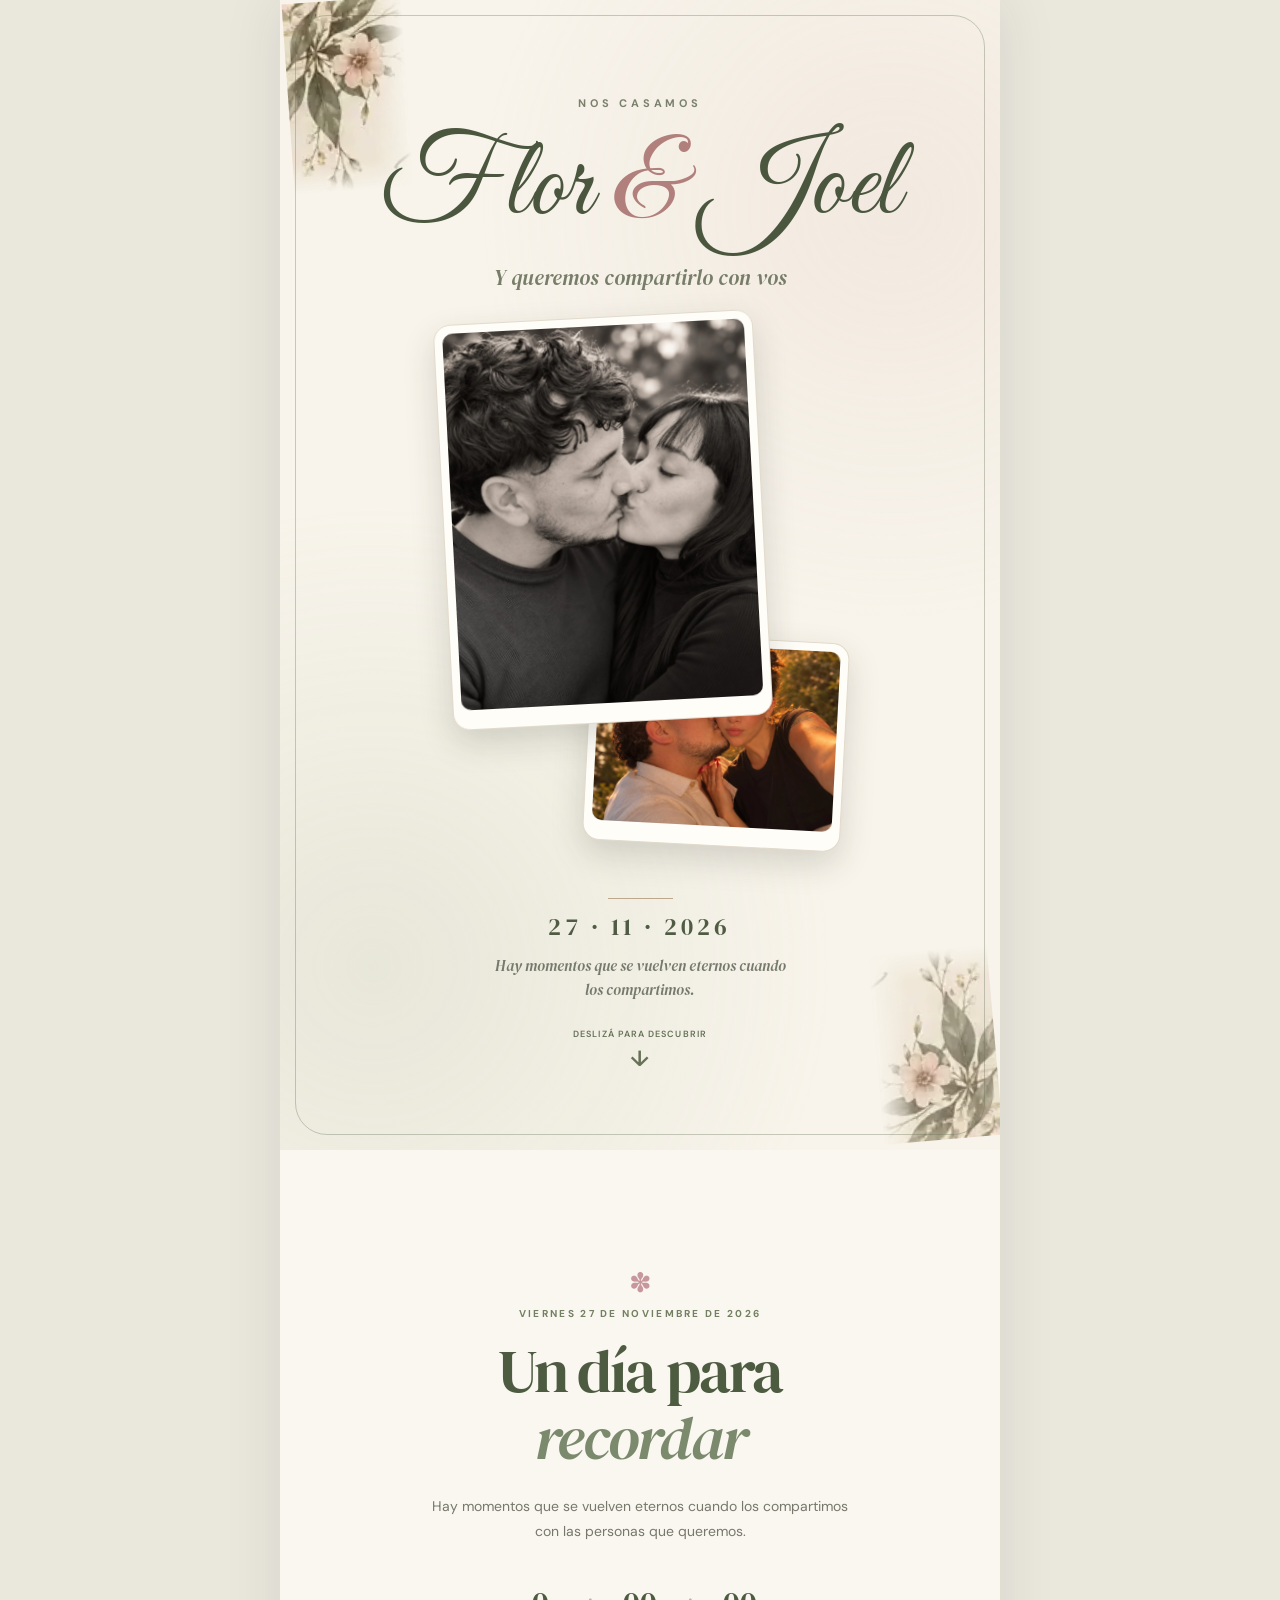
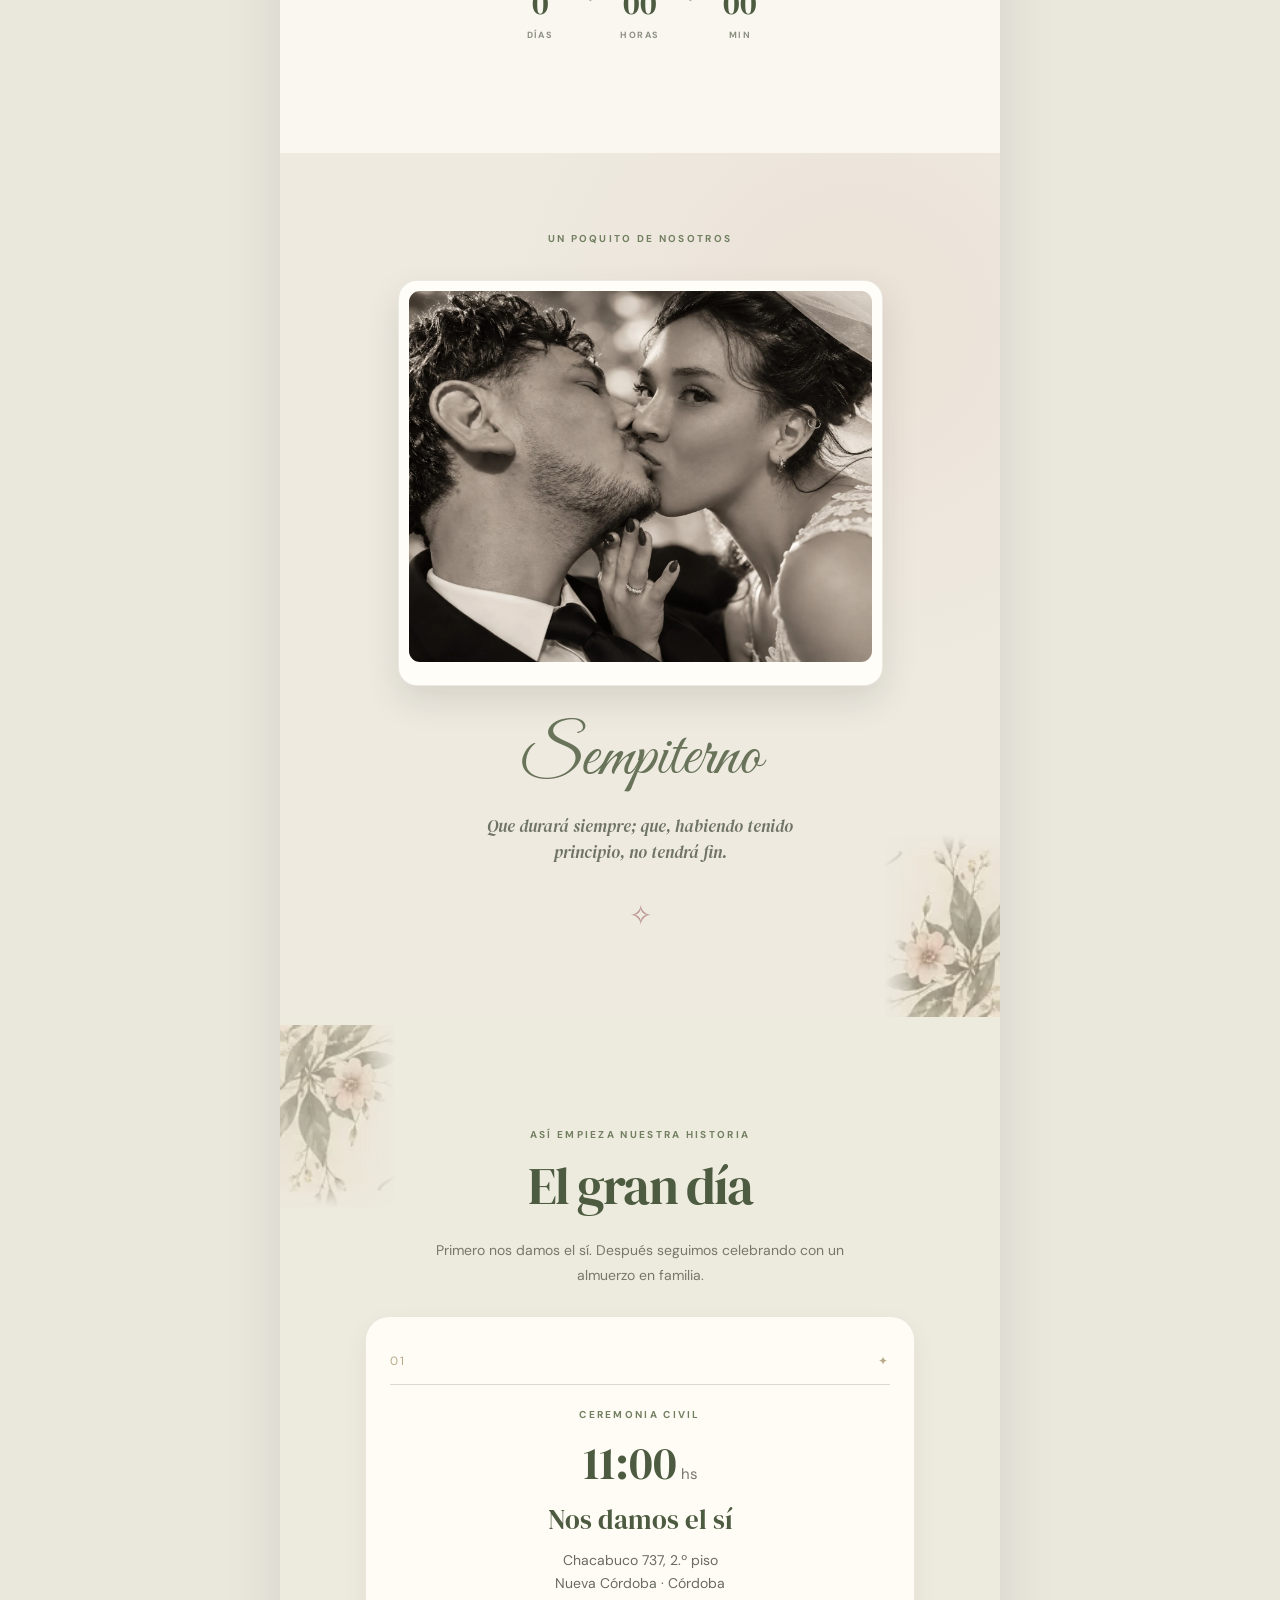
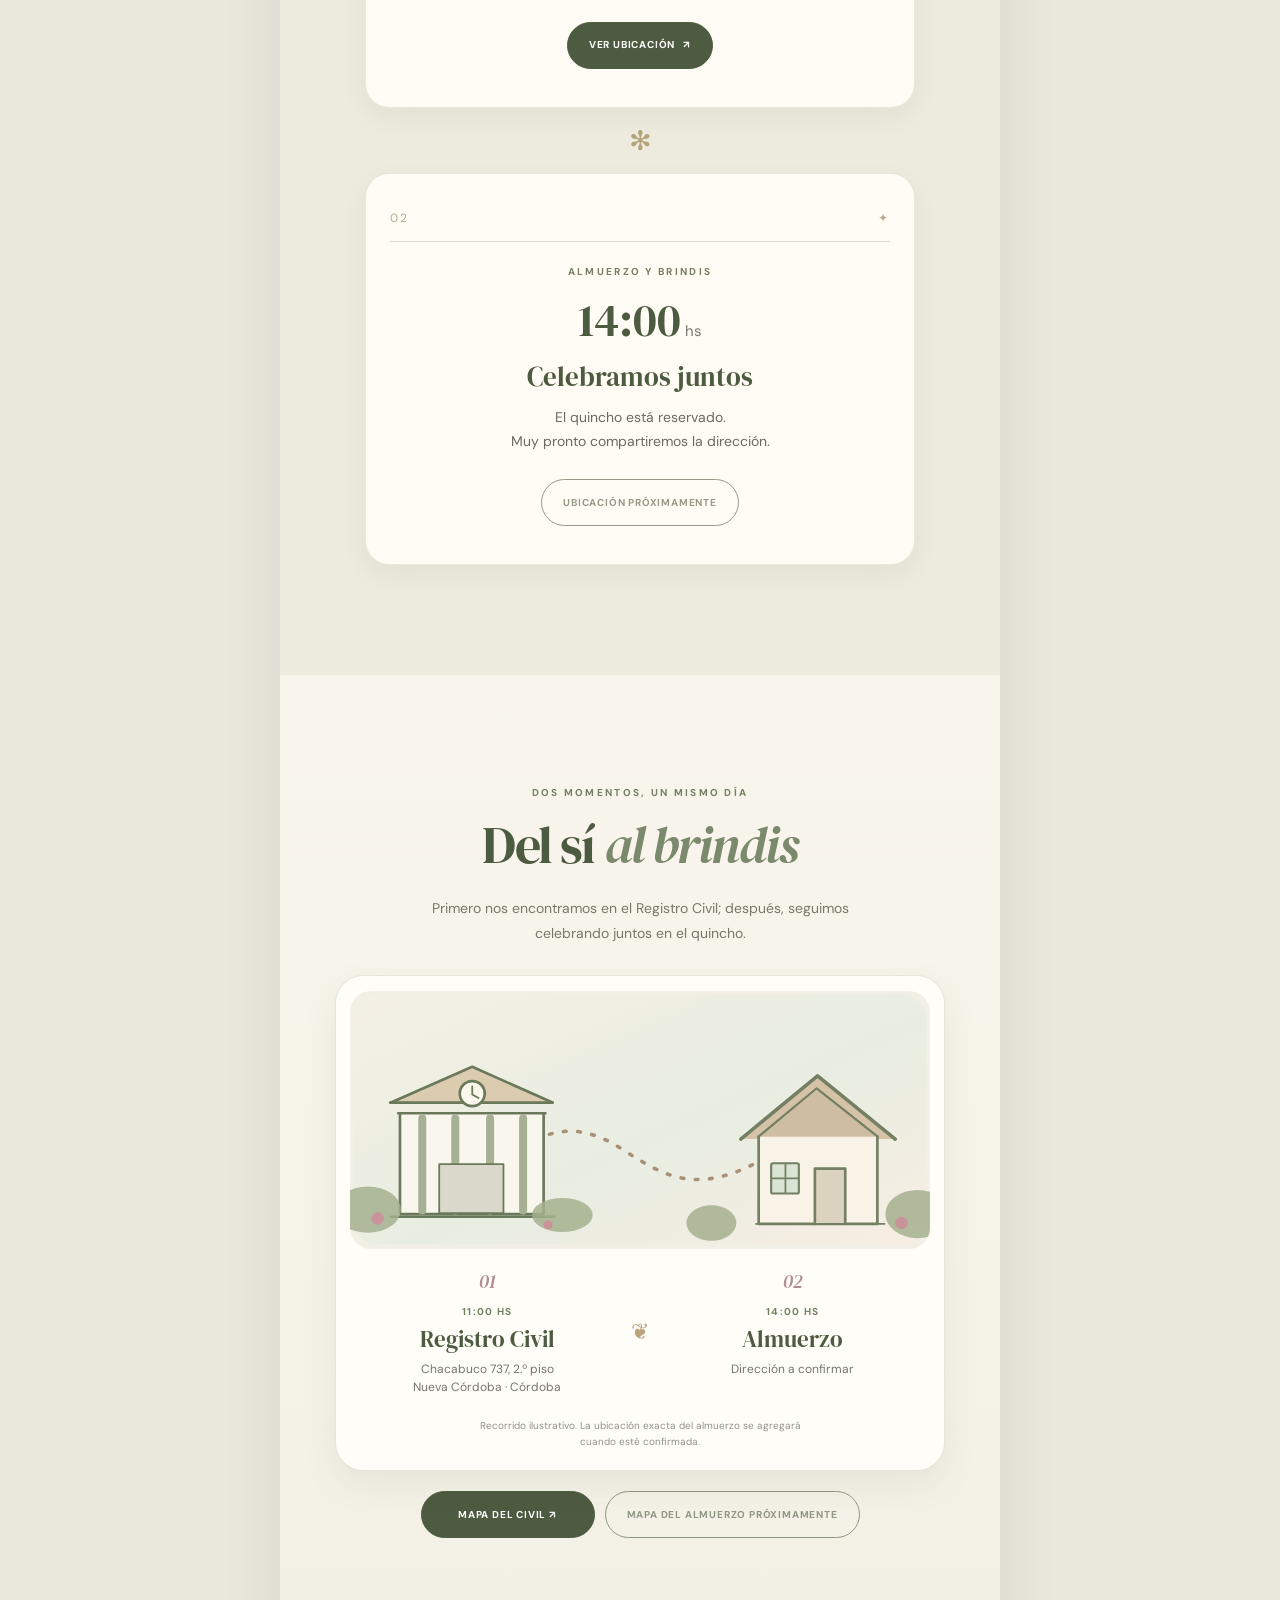
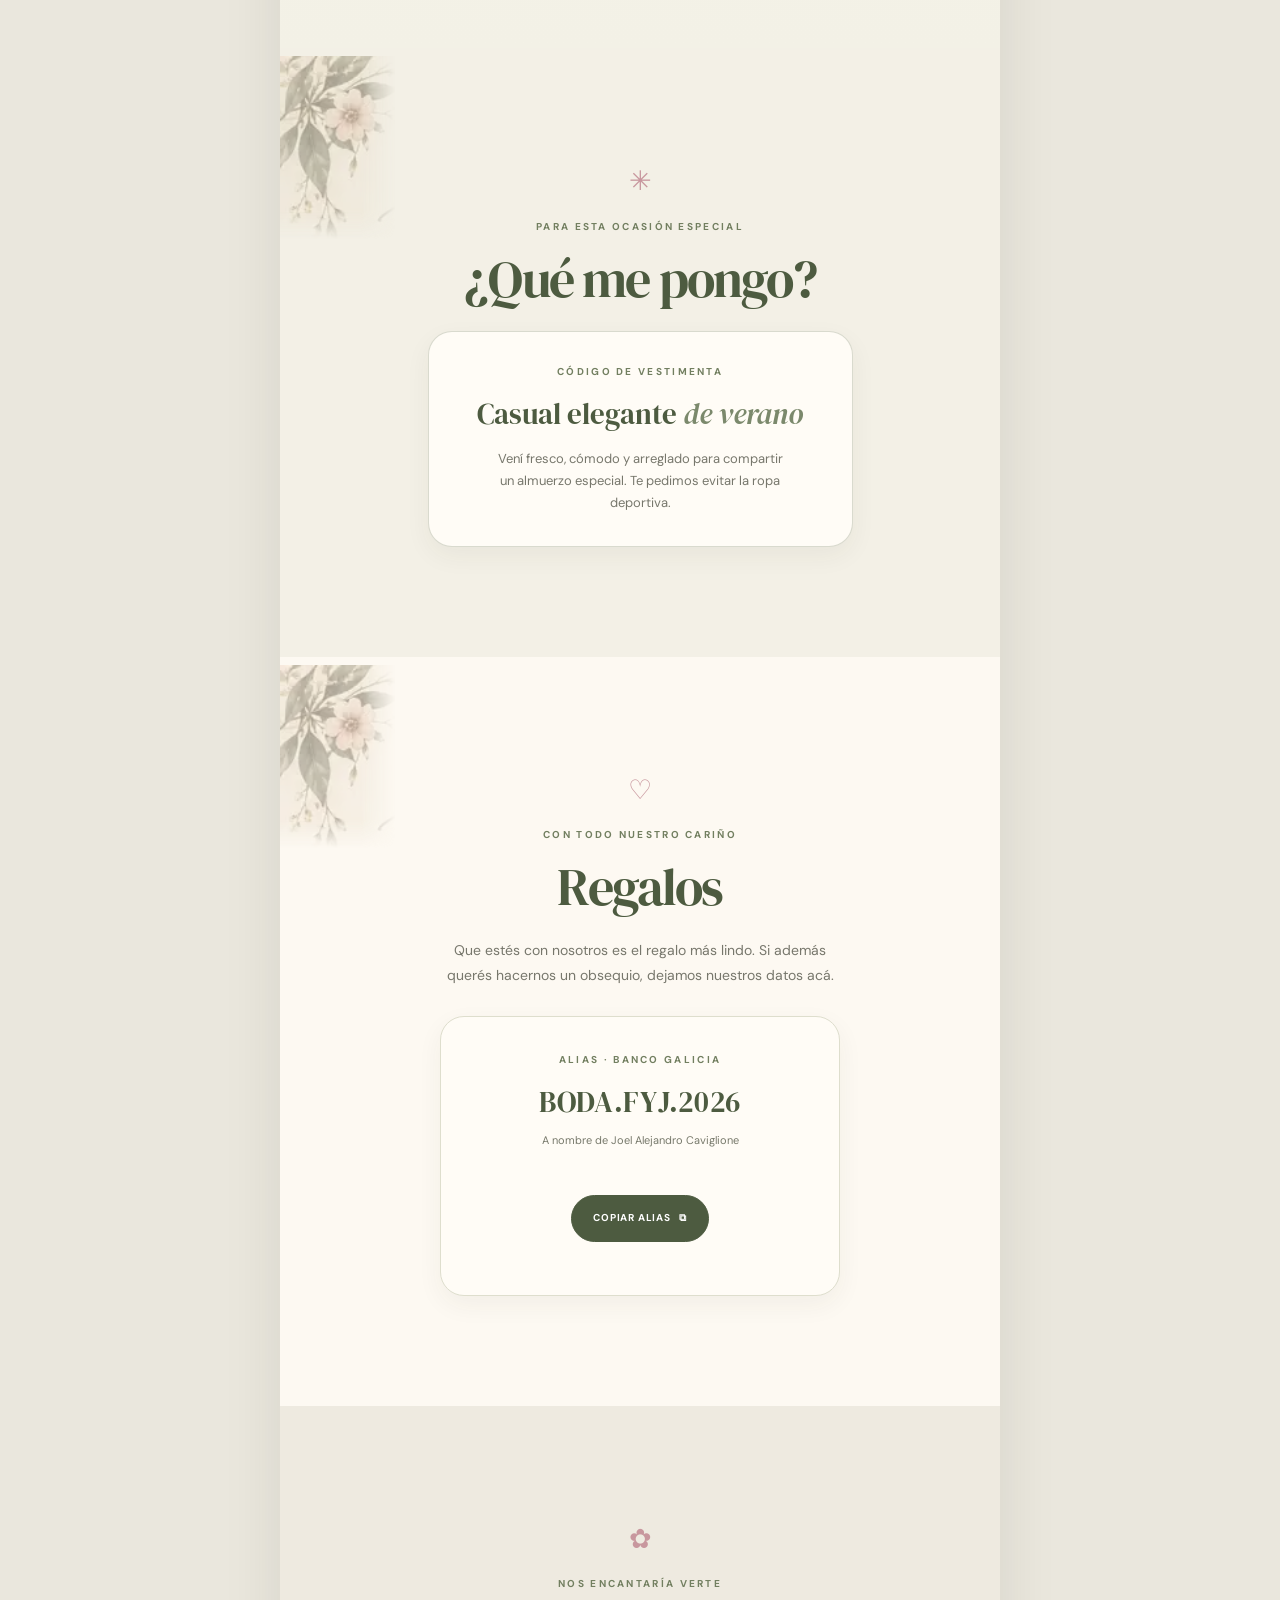
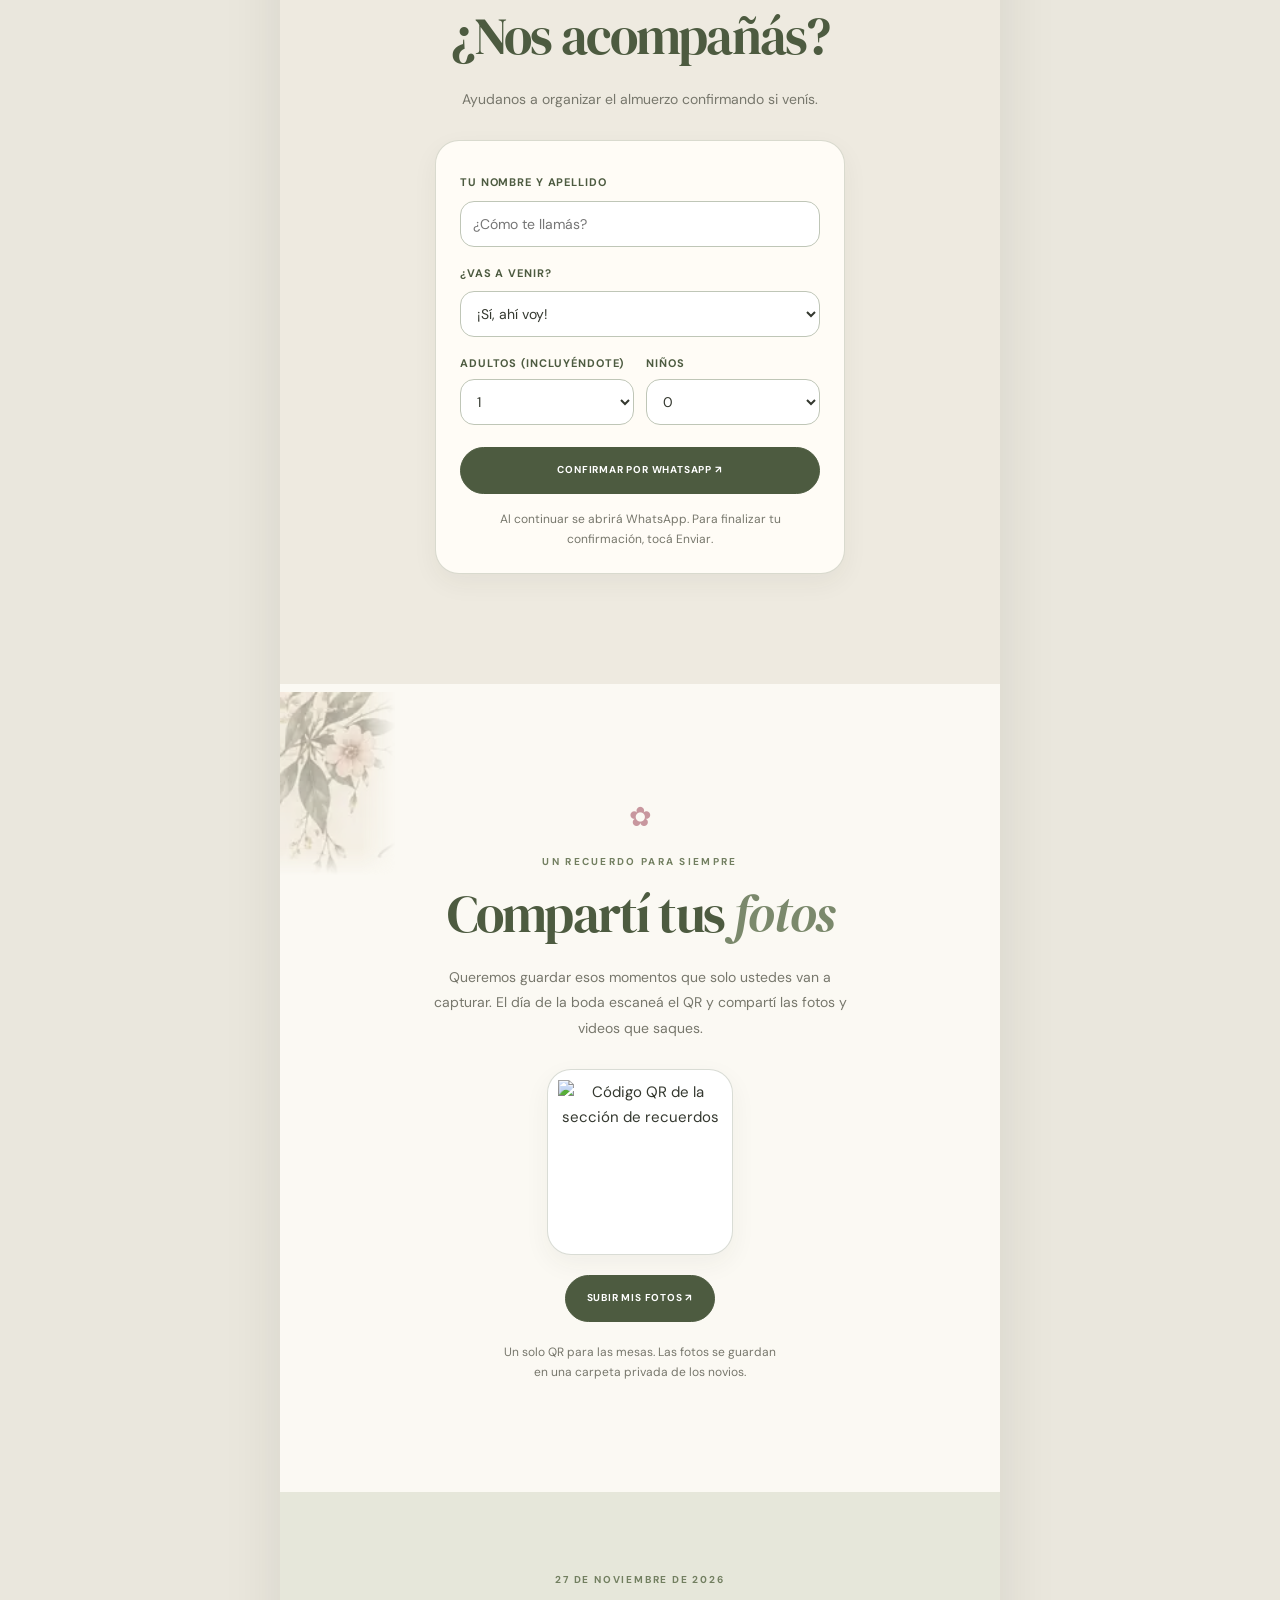
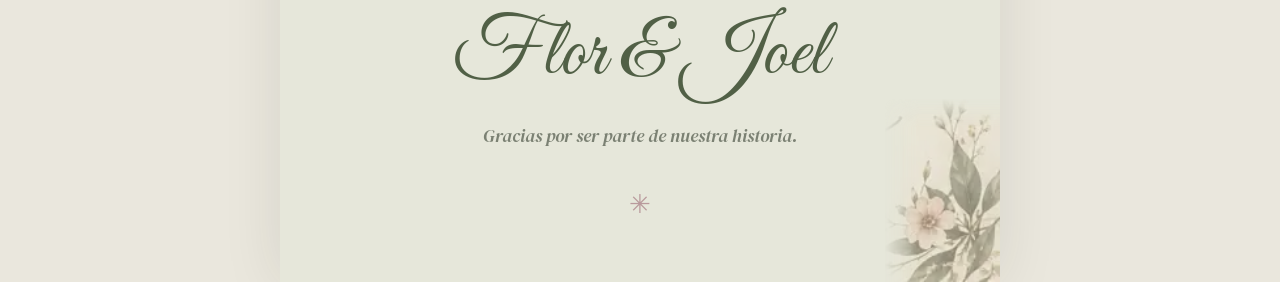
==== index.html @ fff40a15 "fix(hero): beso blanco y negro principal, color corregida detras y portada sin fotos acostadas" ====
<!doctype html>
<html lang="es-AR">
<head>
  <meta charset="utf-8">
  <meta name="viewport" content="width=device-width, initial-scale=1">
  <meta name="theme-color" content="#f7f3e9">
  <meta name="description" content="Flor & Joel nos casamos el viernes 27 de noviembre de 2026. Te esperamos.">
  <meta name="robots" content="noindex, nofollow">
  <meta property="og:locale" content="es_AR">
  <meta property="og:url" content="https://jcaviglione.github.io/Boda-FyJ/">
  <meta property="og:title" content="Flor & Joel · Nos casamos">
  <meta property="og:description" content="27 de noviembre de 2026 · Compartí este día con nosotros.">
  <meta property="og:type" content="website">
  <meta property="og:image" content="https://jcaviglione.github.io/Boda-FyJ/assets/flor-joel-hero-beso-bn.webp">
  <meta property="og:image:alt" content="Flor y Joel se besan en blanco y negro">
  <title>Flor & Joel | 27.11.2026</title>
  <link rel="preconnect" href="https://fonts.googleapis.com">
  <link rel="preconnect" href="https://fonts.gstatic.com" crossorigin>
  <link href="https://fonts.googleapis.com/css2?family=DM+Sans:wght@400;500;600;700&family=DM+Serif+Display:ital@0;1&family=Great+Vibes&family=Allura&display=swap" rel="stylesheet">
  <link rel="stylesheet" href="./assets/styles.css?v=12">
</head>
<body>
<main id="app" class="page"></main>
<script type="module" src="./js/main.js?v=12"></script>
</body>
</html>
---- assets/styles.css ----
:root{
 --cream:#f7f3e9;--paper:#fffcf5;--olive:#4d5b40;--sage:#899779;
 --ink:#34382f;--muted:#77776c;--rose:#c8979e;--gold:#b7a278;--line:rgba(83,97,67,.22)
}
*{box-sizing:border-box}
html{scroll-behavior:smooth}
body{margin:0;background:#eae7dd;color:var(--ink);font:15px/1.68 "DM Sans",Arial,sans-serif;-webkit-font-smoothing:antialiased}
a{color:inherit;text-decoration:none}
button,input,select{font:inherit}
button{cursor:pointer}
button,a{-webkit-tap-highlight-color:transparent}
a:focus-visible,button:focus-visible,input:focus-visible,select:focus-visible{outline:3px solid #ab9b72;outline-offset:3px}
.page{max-width:720px;min-height:100svh;margin:auto;background:var(--paper);overflow:hidden;box-shadow:0 0 55px rgba(38,41,27,.1)}
.hero{position:relative;min-height:94svh;padding:74px 24px 75px;display:flex;align-items:center;justify-content:center;text-align:center;background:linear-gradient(#f5efdf,#fffbf3);isolation:isolate}
.hero:after{content:"";position:absolute;inset:16px;border:1px solid rgba(104,116,90,.35);pointer-events:none;z-index:5}
.hero-photo,.hero-shade,.photo-fallback{position:absolute;inset:0}
.hero-photo{overflow:hidden}
.hero-image{height:100%;width:100%;object-fit:cover;object-position:center 37%;position:absolute;inset:0;z-index:1}
.photo-fallback{background:radial-gradient(ellipse at 20% 18%,#f2e5db,transparent 53%),radial-gradient(ellipse at 82% 88%,#e1e6cf,transparent 53%),#f8f3e8;z-index:0;display:flex;align-items:center;justify-content:center}
.flower{font-size:28px;color:#b3a8a0}
.hero-flower{position:absolute;font-size:240px;line-height:1;color:#a2af8b;opacity:.19}
.flower-one{top:-50px;left:-70px;transform:rotate(18deg)}
.flower-two{bottom:-55px;right:-65px;transform:rotate(-18deg);color:#ce929c}
.hero-shade{z-index:2;pointer-events:none;display:none}
.hero-content{z-index:3;position:relative;width:100%;max-width:460px;margin-top:-8px}
.eyebrow{display:block;text-transform:uppercase;letter-spacing:.23em;font-size:10px;font-weight:700;color:#727f60}
.light-eyebrow{letter-spacing:.37em;color:#718264}
.hero h1{font:400 clamp(86px,18vw,130px)/.8 "DM Serif Display",Georgia,serif;letter-spacing:-.07em;color:var(--olive);margin:36px auto 24px}
.hero h1 span{display:block}
.hero h1 em{font:400 .76em/1.05 "Great Vibes",cursive;display:block;letter-spacing:0;color:#7f8e70;padding:15px 0 8px}
.hero-caption{font:italic 21px/1.45 "DM Serif Display",serif;color:#727b68;max-width:320px;margin:20px auto}
.hero-rule{height:1px;background:var(--gold);width:62px;margin:29px auto 16px}
.hero-date{font:400 27px "DM Serif Display",serif;letter-spacing:.13em;color:var(--olive);margin:0}
.scroll-prompt{display:flex;flex-direction:column;gap:3px;align-items:center;position:absolute;top:calc(100% + 60px);left:0;right:0;font-size:10px;letter-spacing:.12em;font-weight:600;color:#707f63}
.scroll-prompt span{font-size:22px;animation:arrowFloat 2s infinite ease-in-out}
@keyframes arrowFloat{50%{transform:translateY(5px)}}
.hero.has-hero-photo .hero-shade{display:block;background:linear-gradient(180deg,rgba(21,25,19,.12),rgba(21,25,19,.41) 58%,rgba(21,25,19,.61))}
.hero.has-hero-photo h1,.hero.has-hero-photo .hero-date,.hero.has-hero-photo .hero-caption,.hero.has-hero-photo .light-eyebrow,.hero.has-hero-photo .scroll-prompt,.hero.has-hero-photo .hero h1 em{color:#fffbf0;text-shadow:0 2px 9px rgba(0,0,0,.27)}
.hero.has-hero-photo h1 em{color:#fbefdd}
.hero.has-hero-photo .hero-rule{background:#f7e9ce}
.hero.has-hero-photo:after{border-color:rgba(255,255,255,.5)}
.section-pad{position:relative;padding:80px 25px 86px;text-align:center}
.section-pad>div{max-width:550px;margin:0 auto}
h2{font:400 clamp(35px,8vw,52px)/1.1 "DM Serif Display",Georgia,serif;letter-spacing:-.035em;margin:14px auto 23px;color:var(--olive)}
h2 i,h3 i{font-weight:400;color:#7b896c}
.section-lead{margin:13px auto 28px;max-width:420px;color:var(--muted);font-size:14px;line-height:1.8}
.deco-glyph{color:var(--rose);font-size:27px;margin-bottom:15px}
.intro{background:#f9f7f0;padding-top:96px}
.intro h2{font-size:clamp(40px,11vw,61px)}
.countdown{display:flex;justify-content:center;gap:14px;align-items:center;margin:36px auto 0}
.countdown>div{min-width:67px;display:grid;gap:3px}
.countdown strong{font:400 33px "DM Serif Display",serif;color:var(--olive)}
.countdown small{font-size:9px;letter-spacing:.16em;color:#8b8f80;font-weight:700}
.countdown>span{font-size:24px;align-self:start;color:#b3b8a1}
.events{background:#edeade}
.events-list{max-width:415px;margin:35px auto 0;display:grid;gap:0}
.event-card{background:var(--paper);border:1px solid var(--line);padding:34px 24px 38px;box-shadow:0 7px 24px rgba(71,68,54,.04)}
.event-count{color:#b8ab8b;font-size:12px;letter-spacing:.15em;display:flex;justify-content:space-between;border-bottom:1px solid var(--line);padding-bottom:13px;margin-bottom:22px}
.event-time{font:400 47px/1 "DM Serif Display",serif;color:var(--olive);margin:15px 0}
.event-time small{font:400 15px "DM Sans",sans-serif;color:var(--muted)}
.event-card h3{font:400 27px "DM Serif Display",serif;color:var(--olive);margin:8px 0}
.event-address{color:#696b5f;min-height:55px;font-size:14px;margin:11px auto 18px}
.event-between{font-size:27px;color:#b5a37b;padding:10px 0}
.button{display:inline-flex;min-height:47px;padding:13px 21px;align-items:center;justify-content:center;gap:8px;max-width:100%;border:1px solid var(--olive);font:700 10px/1.4 "DM Sans",Arial,sans-serif;letter-spacing:.075em;text-transform:uppercase;border-radius:2px;background:transparent;transition:background .2s ease,color .2s ease;text-align:center}
.button-dark{background:var(--olive);color:#fff}
.button-dark:hover{background:#34412d}
.button-outline{color:var(--olive)}
.button-outline:hover{background:#e6eada}
.is-pending{opacity:.6;cursor:default}
.location{background:#faf8f2}
.map-illustration{width:min(100%,380px);margin:25px auto;background:linear-gradient(160deg,#f0ede3,#e9eee3);border:1px solid var(--line);border-radius:200px 200px 5px 5px;overflow:hidden;padding:25px 12px 8px;aspect-ratio:1.58;display:flex;align-items:center;justify-content:center}
.map-illustration svg{display:block;width:100%;height:100%}
.attire{background:#f3f0e6}
.attire-note{max-width:425px;margin:24px auto 0;padding:32px 24px;border:1px solid var(--line);background:#fffcf5}
.attire-note h3{font:400 29px/1.3 "DM Serif Display",serif;color:var(--olive);margin:15px auto}
.attire-note p{font-size:13px;color:var(--muted);margin:7px auto 0;max-width:295px}
.gifts{background:#fdf9f2}
.gift-paper{margin:28px auto 0;max-width:400px;background:#eeeee3;border:1px solid #dedecd;padding:35px 16px 23px}
.alias{font:400 29px/1.3 "DM Serif Display",serif;color:var(--olive);letter-spacing:.025em;overflow-wrap:anywhere;margin:15px auto 9px}
.gift-paper small{display:block;color:#77796b;margin-bottom:20px;font-size:11px}
.inline-feedback{font-size:12px;min-height:18px;margin:12px auto 0;color:var(--olive)}
.rsvp{background:#eeeae0}
.rsvp-form{max-width:410px;margin:28px auto 0;text-align:left;padding:24px;background:#fffdf6;border:1px solid var(--line);display:grid;gap:9px}
.rsvp-form label{font-size:11px;text-transform:uppercase;letter-spacing:.08em;font-weight:700;color:var(--olive);margin-top:8px}
.rsvp-form input,.rsvp-form select{display:block;width:100%;height:46px;border:1px solid #bfc6b7;border-radius:2px;background:white;padding:10px 12px;color:var(--ink);font-size:14px;outline-offset:2px}
.rsvp-qty{display:grid;grid-template-columns:1fr 1fr;gap:6px 12px}
.rsvp-qty[hidden]{display:none}
.rsvp-qty label{grid-column:span 1;align-self:end}
.rsvp-qty label:nth-of-type(1){grid-column:1}
.rsvp-qty select:nth-of-type(1){grid-column:1;grid-row:2}
.rsvp-qty label:nth-of-type(2){grid-column:2;grid-row:1}
.rsvp-qty select:nth-of-type(2){grid-column:2;grid-row:2}
.button-wide{width:100%;margin-top:13px}
.form-help{margin:6px 0 0;font-size:12px;color:var(--muted);text-align:center}
.share-result{background:#f5f3eb;border:1px solid var(--line);padding:18px;margin:15px auto;max-width:410px;display:flex;justify-content:center;flex-wrap:wrap;gap:8px}
.share-result[hidden]{display:none}
.share-result p{width:100%;font-size:12px;overflow-wrap:anywhere}
.memories{background:#fbf9f3}
.memory-inner{max-width:430px;margin:25px auto 0}
.qr-holder{width:186px;height:186px;padding:10px;margin:26px auto 20px;background:white;border:1px solid var(--line)}
.qr-holder img{display:block;width:100%;height:100%;object-fit:contain}
.memory-note{font-size:12px;color:var(--muted);margin:20px auto 0;max-width:280px}
.footer{background:#e6e7da;text-align:center;padding:80px 24px 55px}
.footer .eyebrow{letter-spacing:.18em}
.sign-off{font:400 clamp(44px,11vw,72px) "DM Serif Display",serif;letter-spacing:-.04em;color:var(--olive);margin:15px 0}
.sign-off em{font:400 1.1em "Great Vibes",cursive;vertical-align:middle;color:#869476}
.footer>p:not(.sign-off){font:italic 18px "DM Serif Display",serif;color:#7b8173}
.footer-flower{display:block;color:#b99a9c;font-size:26px;margin-top:35px}
[data-reveal]{opacity:0;transform:translateY(15px);transition:opacity .65s ease,transform .65s ease}
[data-reveal].visible{opacity:1;transform:translateY(0)}
@media(min-width:730px){.section-pad{padding:110px 55px}.hero{min-height:890px}}
@media(max-width:380px){.section-pad{padding:66px 19px}.hero h1{font-size:83px}.event-card{padding:28px 15px}.rsvp-form{padding:16px}.eyebrow{letter-spacing:.15em}}
@media(prefers-reduced-motion:reduce){html{scroll-behavior:auto}*,*:before,*:after{animation:none!important;transition:none!important}[data-reveal]{opacity:1;transform:none}}

/* Editorial wedding art direction: ivory paper, olive botanicals, monochrome portraits */
.hero{display:block;min-height:0!important;padding:16px 16px 46px;background:linear-gradient(180deg,#f8f4ec,#fffdf7 70%,#f7f1e8)}
.hero-photo{position:relative;inset:auto;width:100%;height:min(58svh,580px);min-height:280px;background:#e8e4de}
.hero-photo img{display:block;width:100%;height:100%;object-fit:cover;object-position:50% 35%;filter:grayscale(1) contrast(1.05)}
.hero-shade,.hero.has-hero-photo .hero-shade{display:none!important}
.hero-content{max-width:450px;margin:0 auto;padding:26px 12px 3px}
.hero h1{font-size:clamp(68px,17vw,111px);line-height:.84;margin:23px auto 14px}
.hero h1 em{padding:8px 0 1px}
.hero-caption{margin:14px auto;font-size:19px}
.hero-rule{margin:17px auto 9px}
.hero-date{font-size:23px}
.hero.has-hero-photo h1,.hero.has-hero-photo .hero-date,.hero.has-hero-photo .hero-caption,.hero.has-hero-photo .light-eyebrow,.hero.has-hero-photo .scroll-prompt,.hero.has-hero-photo h1 em{color:var(--olive);text-shadow:none}
.hero.has-hero-photo h1 em{color:#869174}
.hero.has-hero-photo .hero-rule{background:var(--gold)}
.hero.has-hero-photo:after{border-color:rgba(104,116,90,.35)}
.scroll-prompt{position:static;margin:25px auto 0;font-size:9px;line-height:1.4}

/* Sempiterno: foto unica B/N completa, sin crop, overlays ni rotacion. */
.photo-story {background:radial-gradient(circle at 80% 20%,rgba(220,174,163,.15),transparent 40%),#eeeae0;padding-top:78px;padding-bottom:78px}
.photo-story-inner {max-width:520px;margin:0 auto}
.photo-story .story-single-photo {width:min(100%,485px);margin:32px auto 37px;padding:10px 10px 23px;background:#fffdf8;border:1px solid rgba(112,117,91,.14);border-radius:19px;box-shadow:0 15px 34px rgba(56,57,45,.13);transform:none}
.photo-story .story-single-image {display:block;width:100%;height:auto;object-fit:contain;border-radius:11px;filter:none}
.story-word {font:400 clamp(48px,12vw,67px)/1.05 "Great Vibes",cursive;letter-spacing:0;color:#687359;margin:17px auto 20px}
.story-definition {font:italic 17px/1.55 "DM Serif Display",Georgia,serif;max-width:365px;color:#6f7467;margin:0 auto}
.story-divider {font-size:28px;color:#bc9995;margin-top:26px}
@media(min-width:730px){.hero{min-height:0!important;padding-bottom:58px}.hero-photo{height:525px}.hero-content{padding-top:30px}}
@media(max-width:400px){.hero{padding:11px 11px 38px}.hero h1{font-size:72px}.photo-story{padding:65px 21px 65px}}

/* V3: delicado y romantico, collage real y una sola firma en cursiva */
.hero {
  position:relative;
  display:block;
  min-height:0!important;
  padding:74px 24px 66px!important;
  background:
    radial-gradient(circle at 85% 18%,rgba(205,166,155,.14),transparent 37%),
    radial-gradient(circle at 13% 84%,rgba(146,160,122,.16),transparent 40%),
    #f8f4eb;
}
.hero:after { inset:15px; border:1px solid rgba(108,115,85,.20); border-radius:32px; }
.hero-content { max-width:560px; margin:0 auto; padding:0 0 4px; position:relative;z-index:3; }
.hero-eyebrow {font:700 11px/1.5 "DM Sans",sans-serif;letter-spacing:.34em;color:#7a806c;margin-bottom:12px;}
.hero .hero-names,.hero.has-hero-photo .hero-names {
  font:400 clamp(66px,15vw,111px)/1.12 "Great Vibes",cursive!important;
  letter-spacing:0!important;
  color:#4a573e!important;
  margin:15px auto 7px!important;
  white-space:nowrap;
  text-shadow:none!important;
}
.hero-names span,.hero.has-hero-photo .hero-names span {
  display:inline!important;
  padding:0 2px;
  color:#b17f7c!important;
  font:inherit!important;
}
.hero .hero-caption,.hero.has-hero-photo .hero-caption {
  font:italic 21px/1.45 "DM Serif Display",serif;
  color:#777d68!important;
  margin:12px auto 23px;
  text-shadow:none!important;
}


/* Portada v12: B/N protagonista; color enderezada al fondo.
   Imagenes sin rotacion de 90 grados en CSS: pixels orientados correctamente.
   Leves inclinaciones de papel editorial, no de la escena. */
.hero-photo-collage {
  width:min(100%,410px);
  height:auto;
  aspect-ratio:0.73;
  margin:24px auto 19px;
  position:relative;
  isolation:isolate;
  overflow:visible;
}
.hero-photo-collage .hero-polaroid {
  position:absolute;
  box-sizing:border-box;
  height:auto;
  padding:8px 8px 19px;
  border:1px solid #e2dacb;
  border-radius:18px;
  background:#fffdf8;
  box-shadow:0 13px 32px rgba(48,49,36,.17);
  overflow:hidden;
}
.hero-photo-collage .hero-polaroid-one {
  z-index:2;
  top:0;left:2%;right:auto;bottom:auto;
  width:78%;
  transform:rotate(-3deg)!important;
}
.hero-photo-collage .hero-polaroid-two {
  z-index:1;
  top:57%;right:0;left:auto;bottom:auto;
  width:63%;
  transform:rotate(3deg)!important;
}
.hero-photo-collage .hero-polaroid .hero-image {
  position:static!important;
  display:block!important;
  width:100%!important;height:auto!important;
  object-fit:cover!important;object-position:center center!important;
  border-radius:10px;
  image-rendering:auto;
  transform:none!important;
  filter:none!important;
}
.hero-photo-collage .hero-polaroid-one .hero-image {aspect-ratio:4 / 5}
.hero-photo-collage .hero-polaroid-two .hero-image {aspect-ratio:4 / 3}

.hero-rule{margin:12px auto 9px!important;width:65px!important;background:#bda88c!important;}
.hero .hero-date,.hero.has-hero-photo .hero-date {
  font:400 24px/1.3 "DM Serif Display",serif;color:#505b43!important;
  letter-spacing:.17em;margin:12px auto 7px!important;text-shadow:none!important;
}
.hero-quote{font:italic 15px/1.6 "DM Serif Display",serif;max-width:300px;color:#767a6d;margin:12px auto 0;}
.hero .scroll-prompt,.hero.has-hero-photo .scroll-prompt{color:#667258!important;text-shadow:none!important;margin:26px auto 0;position:static!important;top:auto!important;}
.hero-botanical{position:absolute;z-index:2;width:145px;height:190px;pointer-events:none;opacity:.85;background-image:url("../assets/botanica-flor-olivo.webp");background-size:contain;background-repeat:no-repeat;background-position:center;}
.hero-botanical-left{top:0;left:-5px;transform:rotate(-4deg);}
.hero-botanical-right{bottom:10px;right:-8px;transform:rotate(175deg);opacity:.65;}
/* Pintura editorial y tarjetas suaves en lugar de bloques rectos. */
.event-card,.dress-card,.attire-note,.gift-paper,.rsvp-form,.qr-holder,.share-result {
  border-radius:24px!important;
  box-shadow:0 9px 26px rgba(58,61,43,.055);
}
.event-card,.rsvp-form,.gift-paper,.attire-note{background:#fffcf6;}
.event-card{border:1px solid rgba(131,129,105,.18);}
.button,.btn{border-radius:999px!important;letter-spacing:.08em;}
.rsvp-form input,.rsvp-form select {border-radius:14px!important;}
.map-illustration{border-radius:42% 42% 22px 22px!important;}




.sign-off,.sign-off em{font-family:"Great Vibes",cursive!important;font-size:clamp(53px,12vw,81px)!important;font-weight:400!important;letter-spacing:0!important;color:#516046!important;}
@media(max-width:400px){
  .hero{padding:65px 17px 52px!important;}
  .hero .hero-names,.hero.has-hero-photo .hero-names{font-size:clamp(53px,15.8vw,70px)!important;}
  .hero-botanical{width:100px;height:145px;}
}
@media(min-width:730px) {
  .hero{padding:95px 45px 72px!important;}
}

/* Pintura botanica raster, tomada de la referencia aprobada. */
.events,.location,.attire,.gifts,.rsvp,.memories,.photo-story,.footer {position:relative;isolation:isolate;}
.events::before,.attire::before,.gifts::before,.memories::before,.photo-story::before,.footer::before {
  content:"";position:absolute;z-index:0;pointer-events:none;
  top:8px;left:0;width:126px;height:183px;
  background:url("../assets/botanica-flor-olivo.webp") left top / contain no-repeat;opacity:.40;
}
.photo-story::before,.footer::before {top:auto;bottom:0;left:auto;right:0;transform:rotate(180deg);opacity:.5;}
.events>* ,.attire>*,.gifts>*,.memories>*,.photo-story>*,.footer>* {position:relative;z-index:1}
.hero .hero-names {overflow:visible;}

/* Mapa narrativo: Registro Civil -> almuerzo, conservando ambas direcciones. */
.location{background:linear-gradient(180deg,#f9f5ed,#f3f1e6)!important;}
.location-inner{max-width:610px!important}
.wedding-route{
 position:relative;margin:27px auto 20px;padding:15px 14px 21px;
 background:#fffdf8;border:1px solid rgba(112,117,91,.18);
 border-radius:28px;box-shadow:0 14px 36px rgba(75,75,54,.08);
}
.route-image{position:relative;width:100%;overflow:hidden;border-radius:21px;background:#f2f0e6;}
.route-art{display:block;width:100%;height:auto;}
.route-addresses{display:grid;grid-template-columns:minmax(0,1fr) 25px minmax(0,1fr);gap:8px;align-items:start;text-align:center;padding:19px 5px 0}
.route-stop{min-width:0}
.route-stop .route-number{display:inline-block;margin-bottom:10px;color:#b18d91;font:italic 19px "DM Serif Display",serif}
.route-stop .eyebrow{font-size:10px;letter-spacing:.13em}
.route-stop h3{font:400 23px/1.1 "DM Serif Display",serif;color:var(--olive);margin:6px 0 8px}
.route-stop p{font-size:12px;line-height:1.5;margin:0;color:#75766a;overflow-wrap:break-word}
.route-connector{align-self:center;color:#bca480;font-size:22px}
.route-footnote{font-size:10px;color:#939186;line-height:1.55;margin:22px auto 0;max-width:340px}
.route-actions{display:flex;flex-wrap:wrap;gap:10px;justify-content:center;align-items:center}
.route-actions .button{min-width:174px}
@media(max-width:400px){
 .wedding-route{padding:9px 9px 16px;border-radius:22px;}
 .route-addresses{grid-template-columns:minmax(0,1fr) 15px minmax(0,1fr);gap:4px}
 .route-stop h3{font-size:20px}
 .route-stop p{font-size:11px}
 .route-actions .button{width:100%}
}

/* Fotos genuinas, nitidas: no aplicar filtros artificiales de rostros ni reemplazos de ropa. */
.hero-polaroid-one .hero-image { filter:none !important; }
.hero-polaroid-two .hero-image { filter:grayscale(1) contrast(1.05) !important; }


.hero-polaroid .hero-image { 
 image-rendering:auto; 
 -webkit-backface-visibility:hidden;
 backface-visibility:hidden; 
}
.hero-photo-collage .hero-polaroid{ border-radius:17px; }
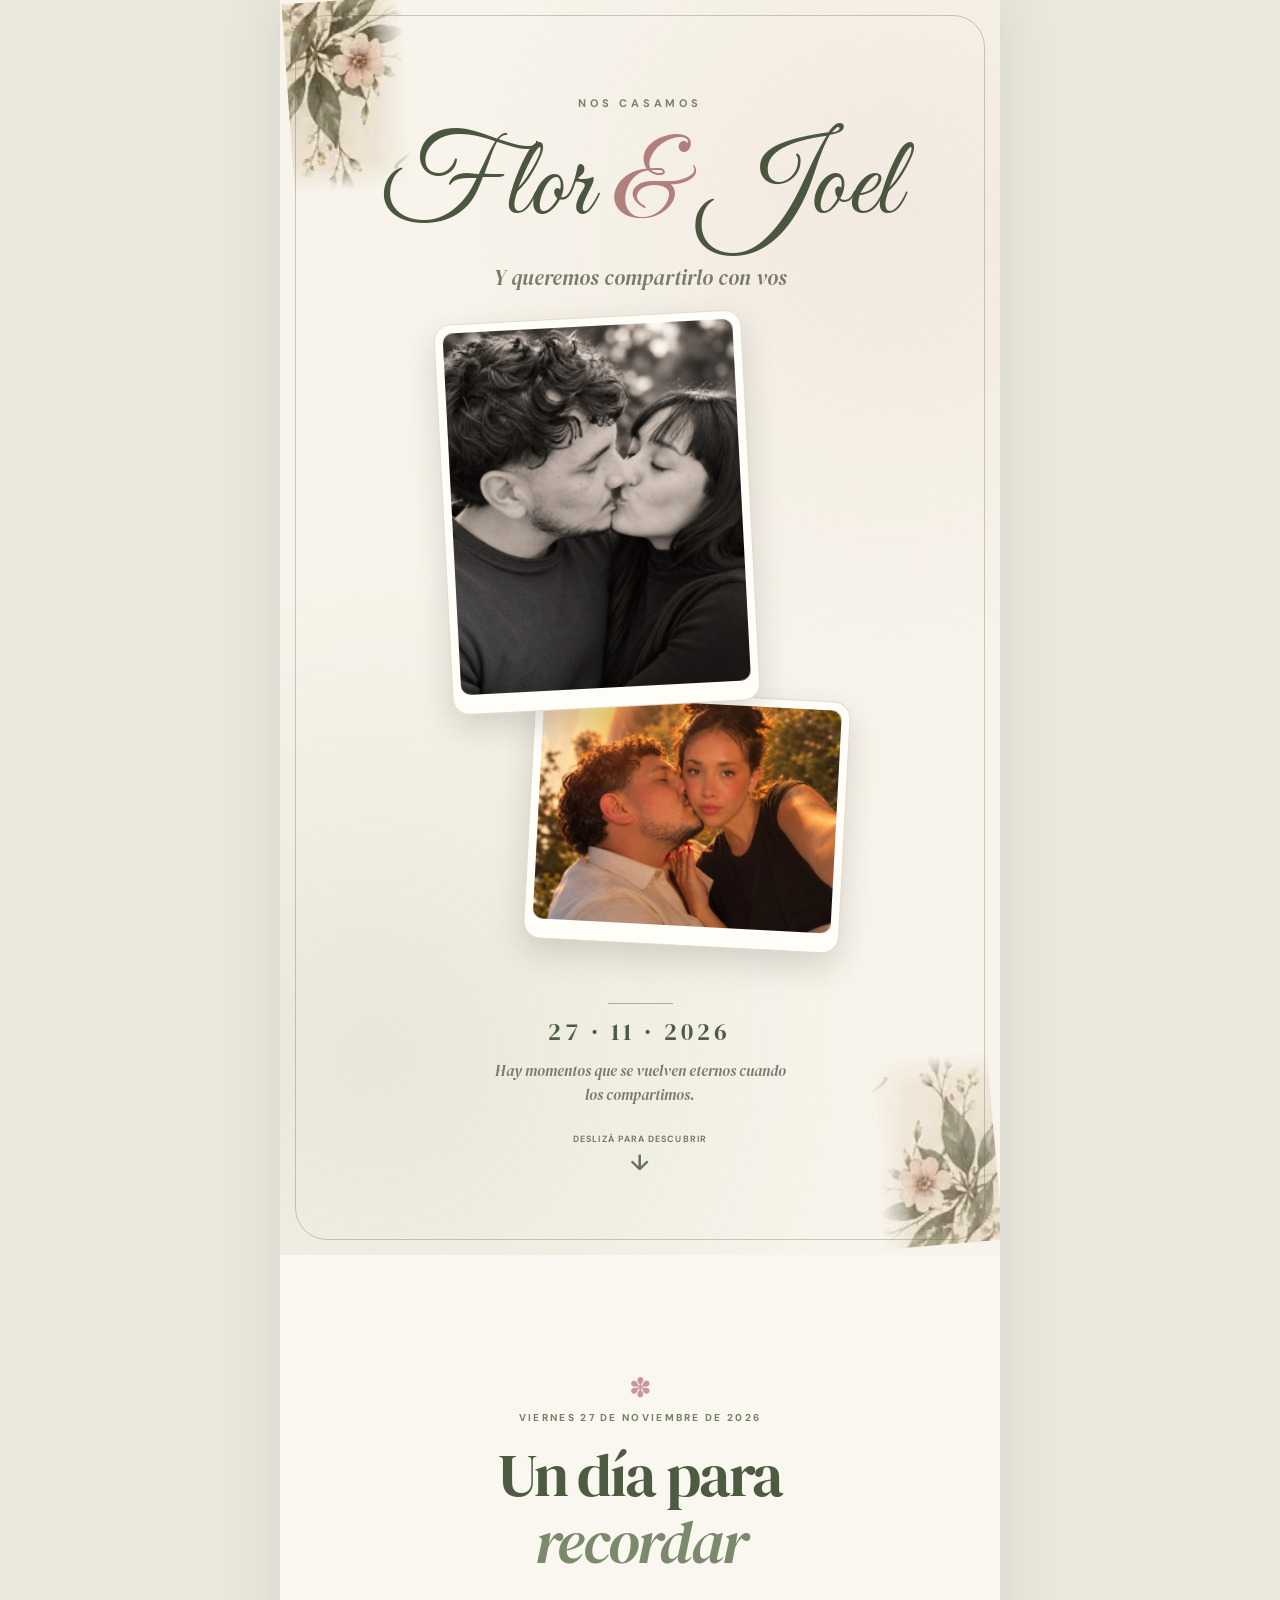
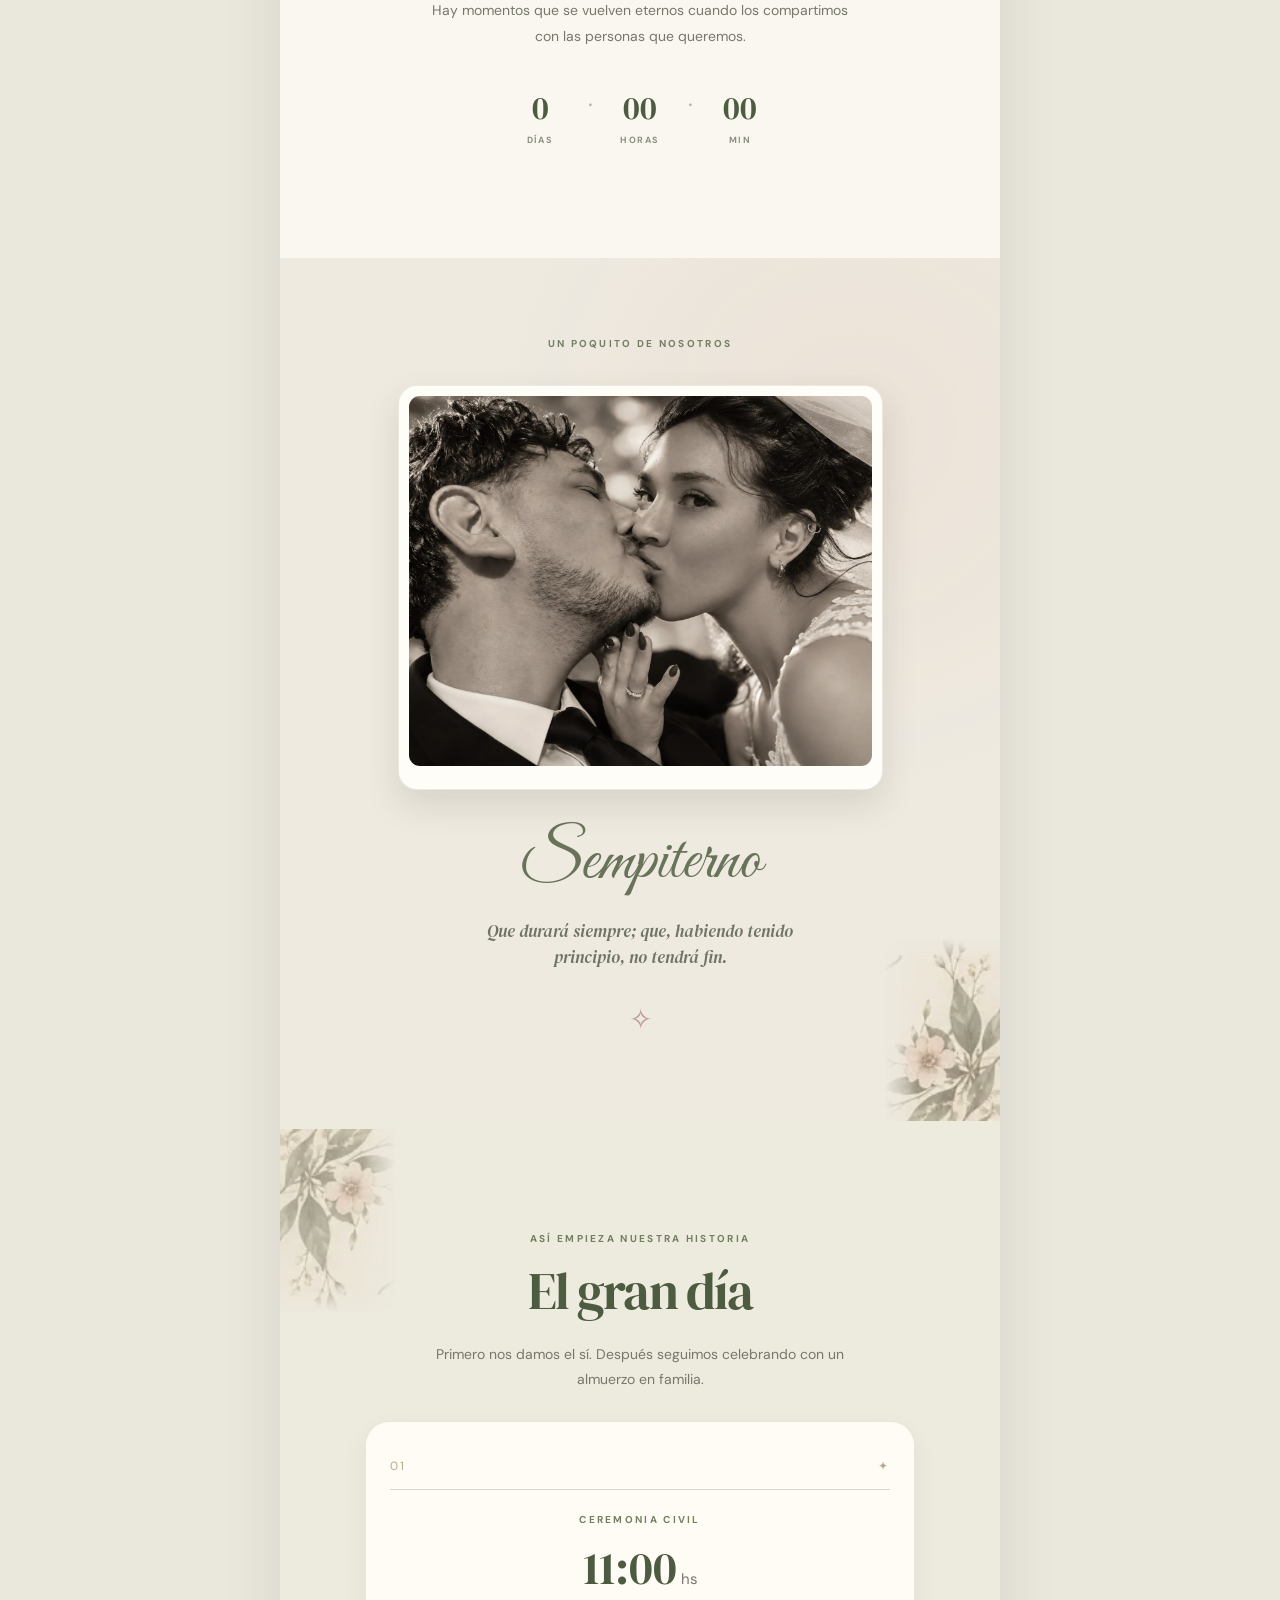
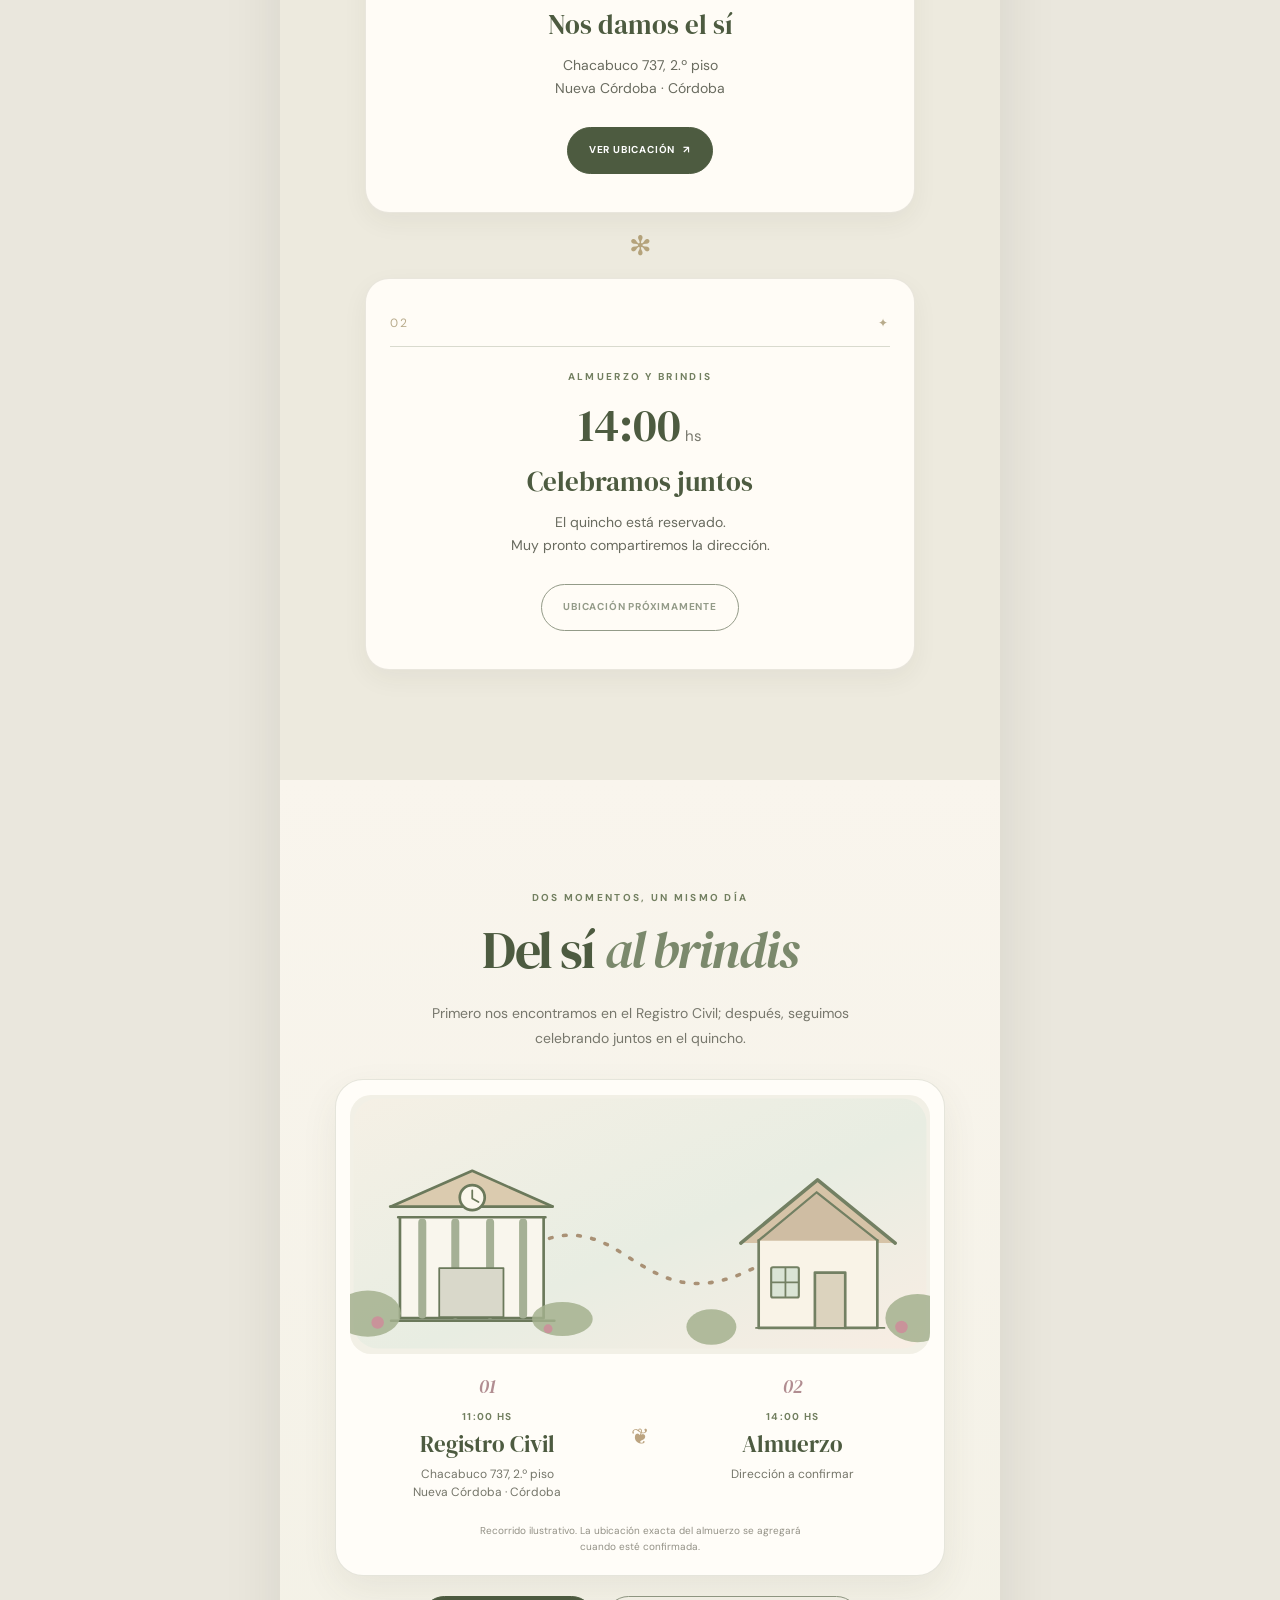
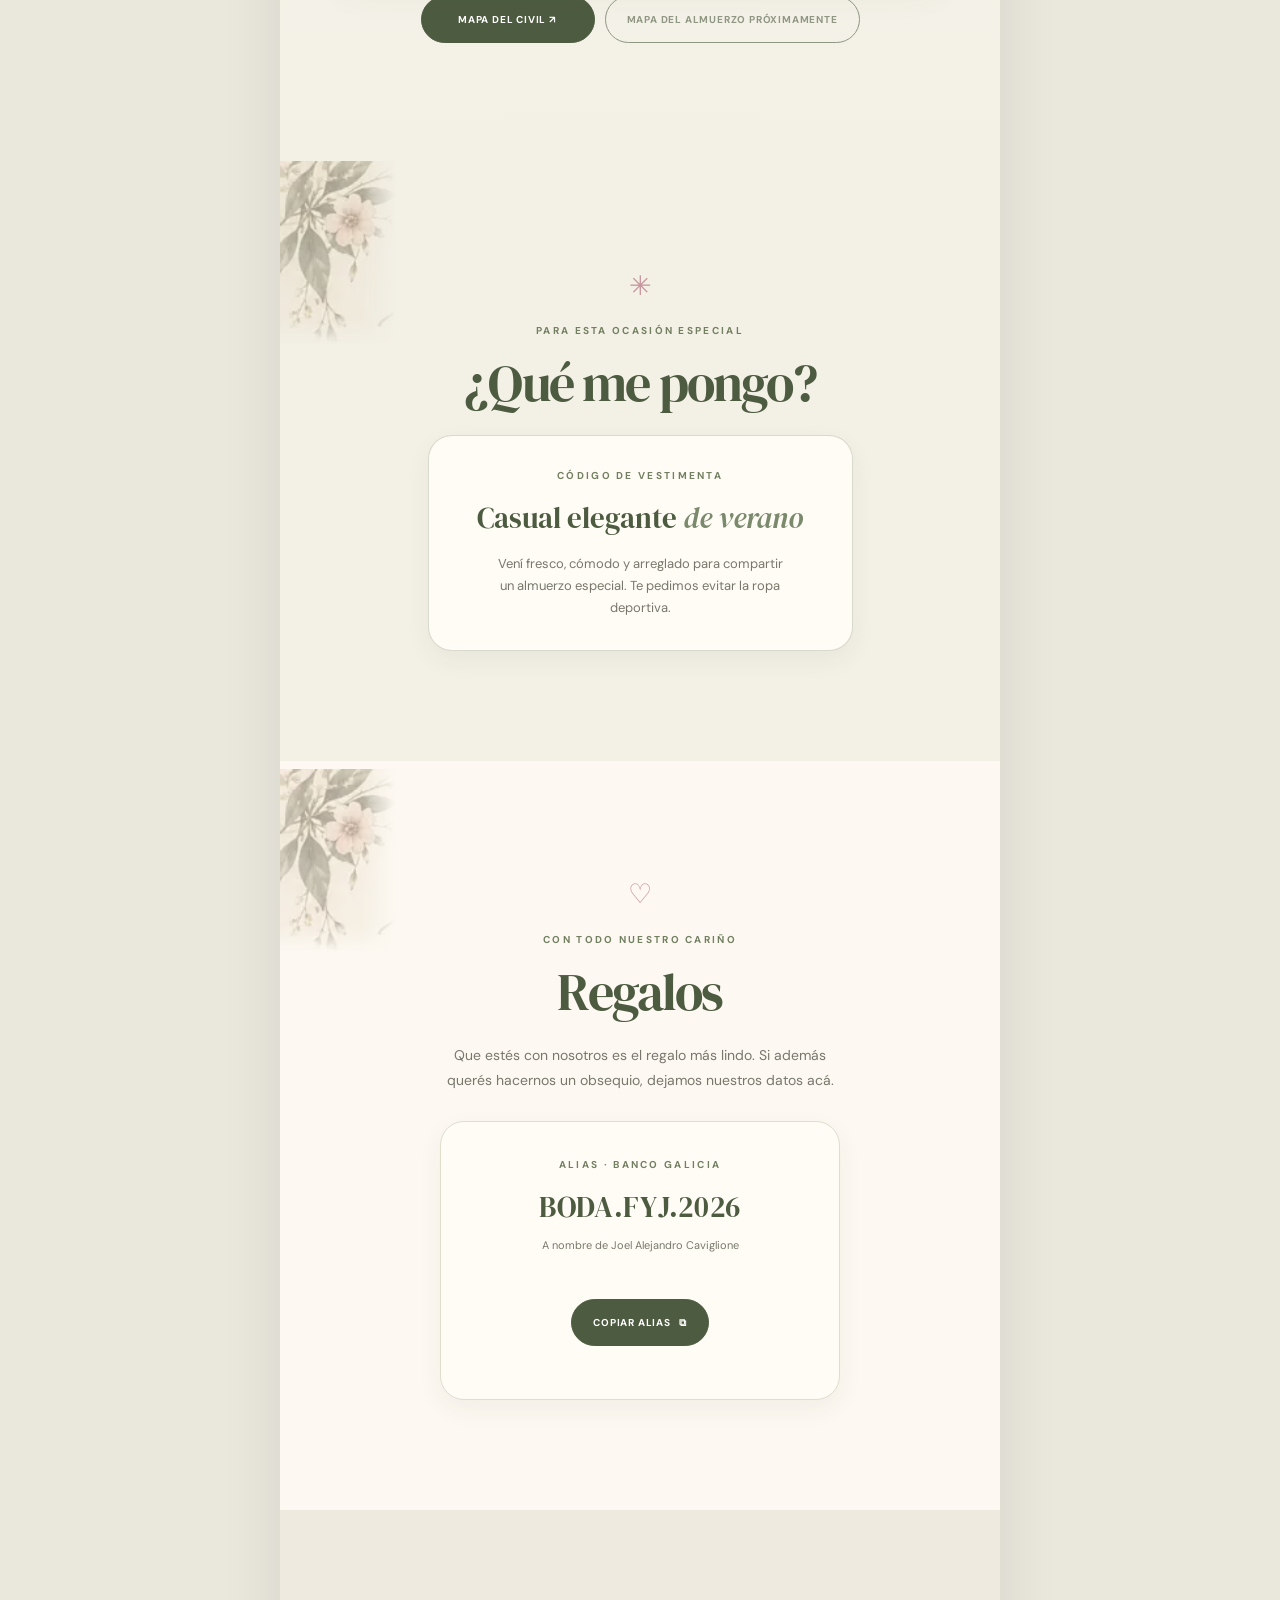
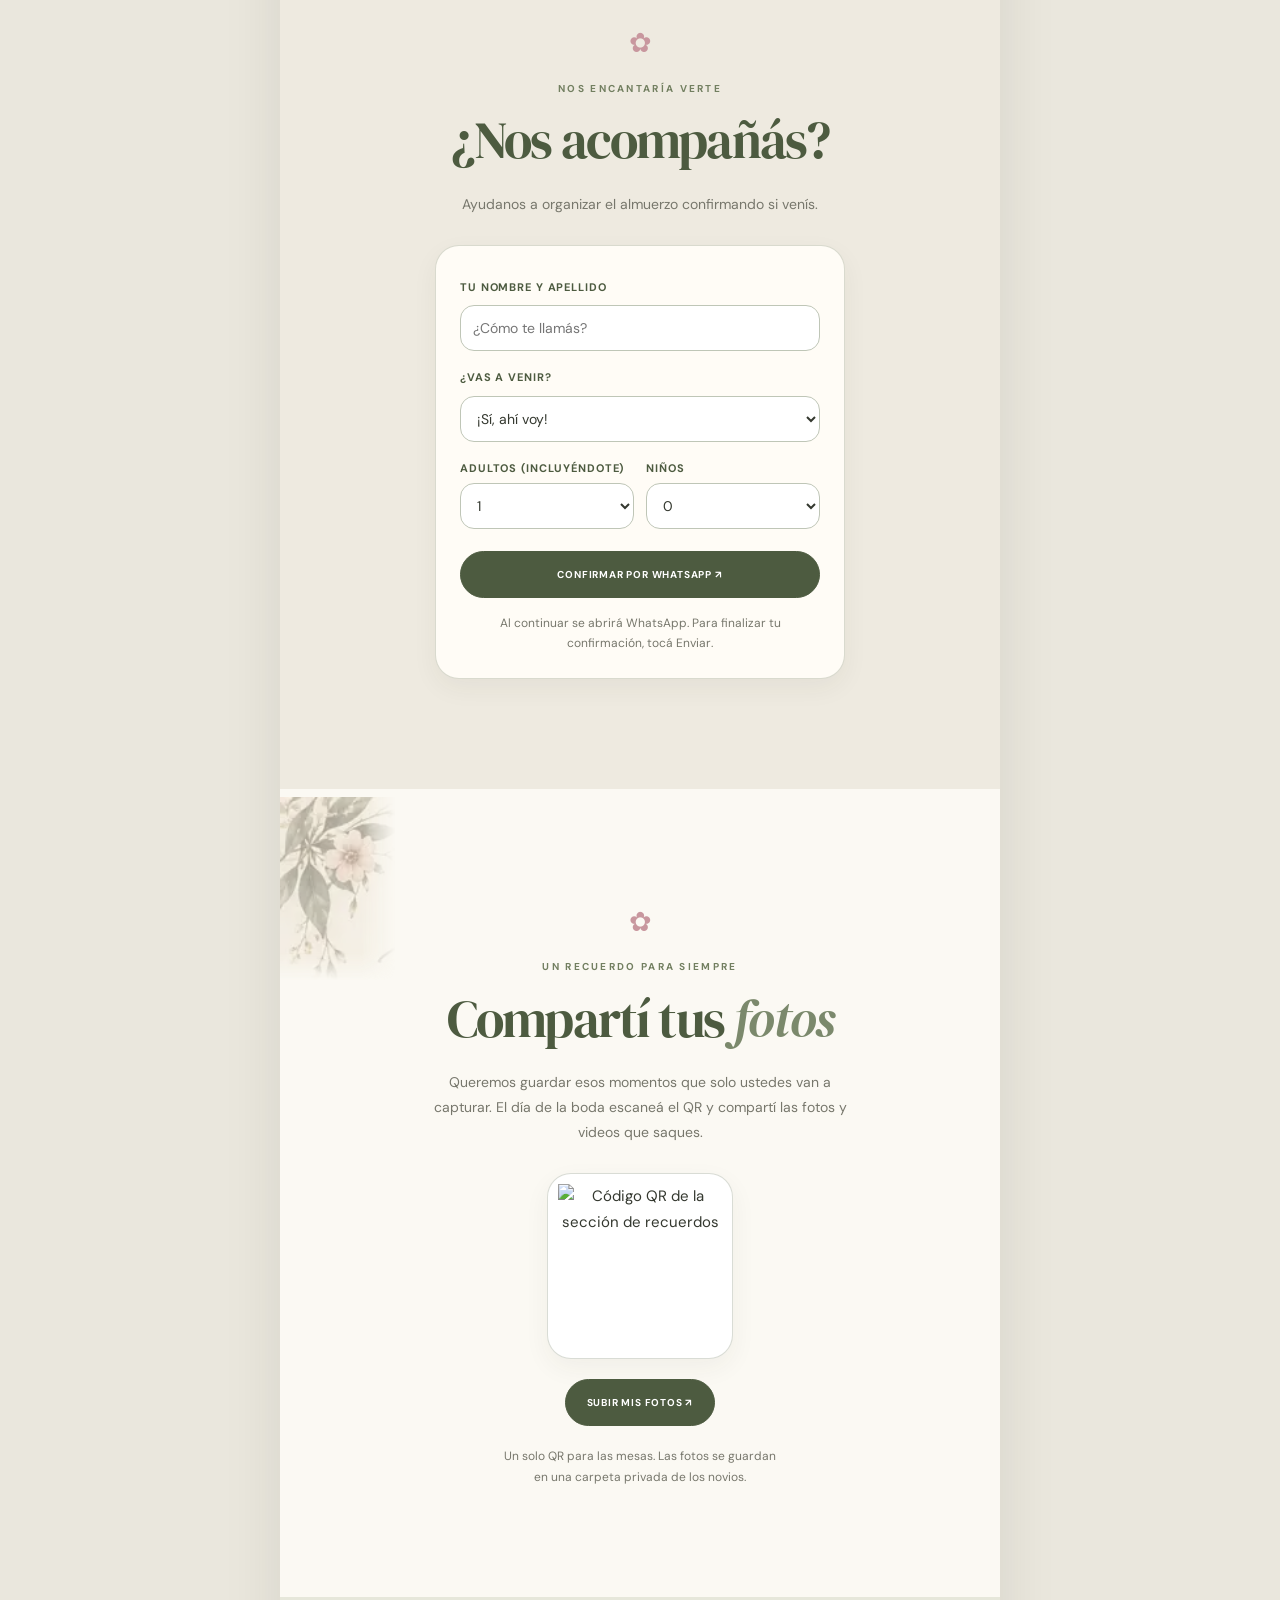
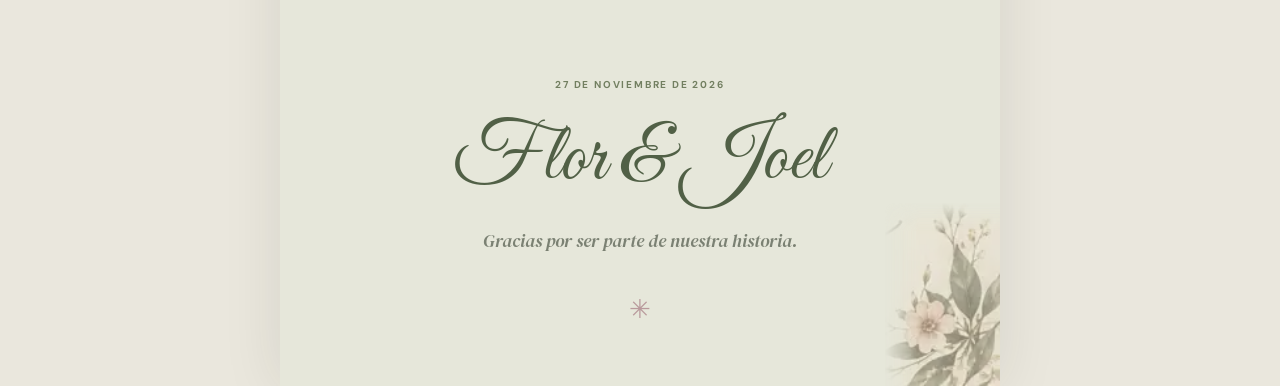
==== commit 38db8d01: "fix(hero): revelar foto color detras de B/N, sin tapar a Flor y Joel" ====
--- a/index.html
+++ b/index.html
@@ -17,7 +17,7 @@
   <link rel="preconnect" href="https://fonts.googleapis.com">
   <link rel="preconnect" href="https://fonts.gstatic.com" crossorigin>
   <link href="https://fonts.googleapis.com/css2?family=DM+Sans:wght@400;500;600;700&family=DM+Serif+Display:ital@0;1&family=Great+Vibes&family=Allura&display=swap" rel="stylesheet">
-  <link rel="stylesheet" href="./assets/styles.css?v=12">
+  <link rel="stylesheet" href="./assets/styles.css?v=13">
 </head>
 <body>
 <main id="app" class="page"></main>
--- a/assets/styles.css
+++ b/assets/styles.css
@@ -183,8 +183,9 @@
 .hero-photo-collage {
   width:min(100%,410px);
   height:auto;
-  aspect-ratio:0.73;
-  margin:24px auto 19px;
+  /* Altura suficiente para ver ENTERA la foto a color detras de la B/N. */
+  aspect-ratio:0.62;
+  margin:24px auto 24px;
   position:relative;
   isolation:isolate;
   overflow:visible;
@@ -203,13 +204,14 @@
 .hero-photo-collage .hero-polaroid-one {
   z-index:2;
   top:0;left:2%;right:auto;bottom:auto;
-  width:78%;
+  width:75%;
   transform:rotate(-3deg)!important;
 }
 .hero-photo-collage .hero-polaroid-two {
   z-index:1;
+  /* La color asoma por la derecha y casi toda por abajo: no tapa caras. */
   top:57%;right:0;left:auto;bottom:auto;
-  width:63%;
+  width:77%;
   transform:rotate(3deg)!important;
 }
 .hero-photo-collage .hero-polaroid .hero-image {
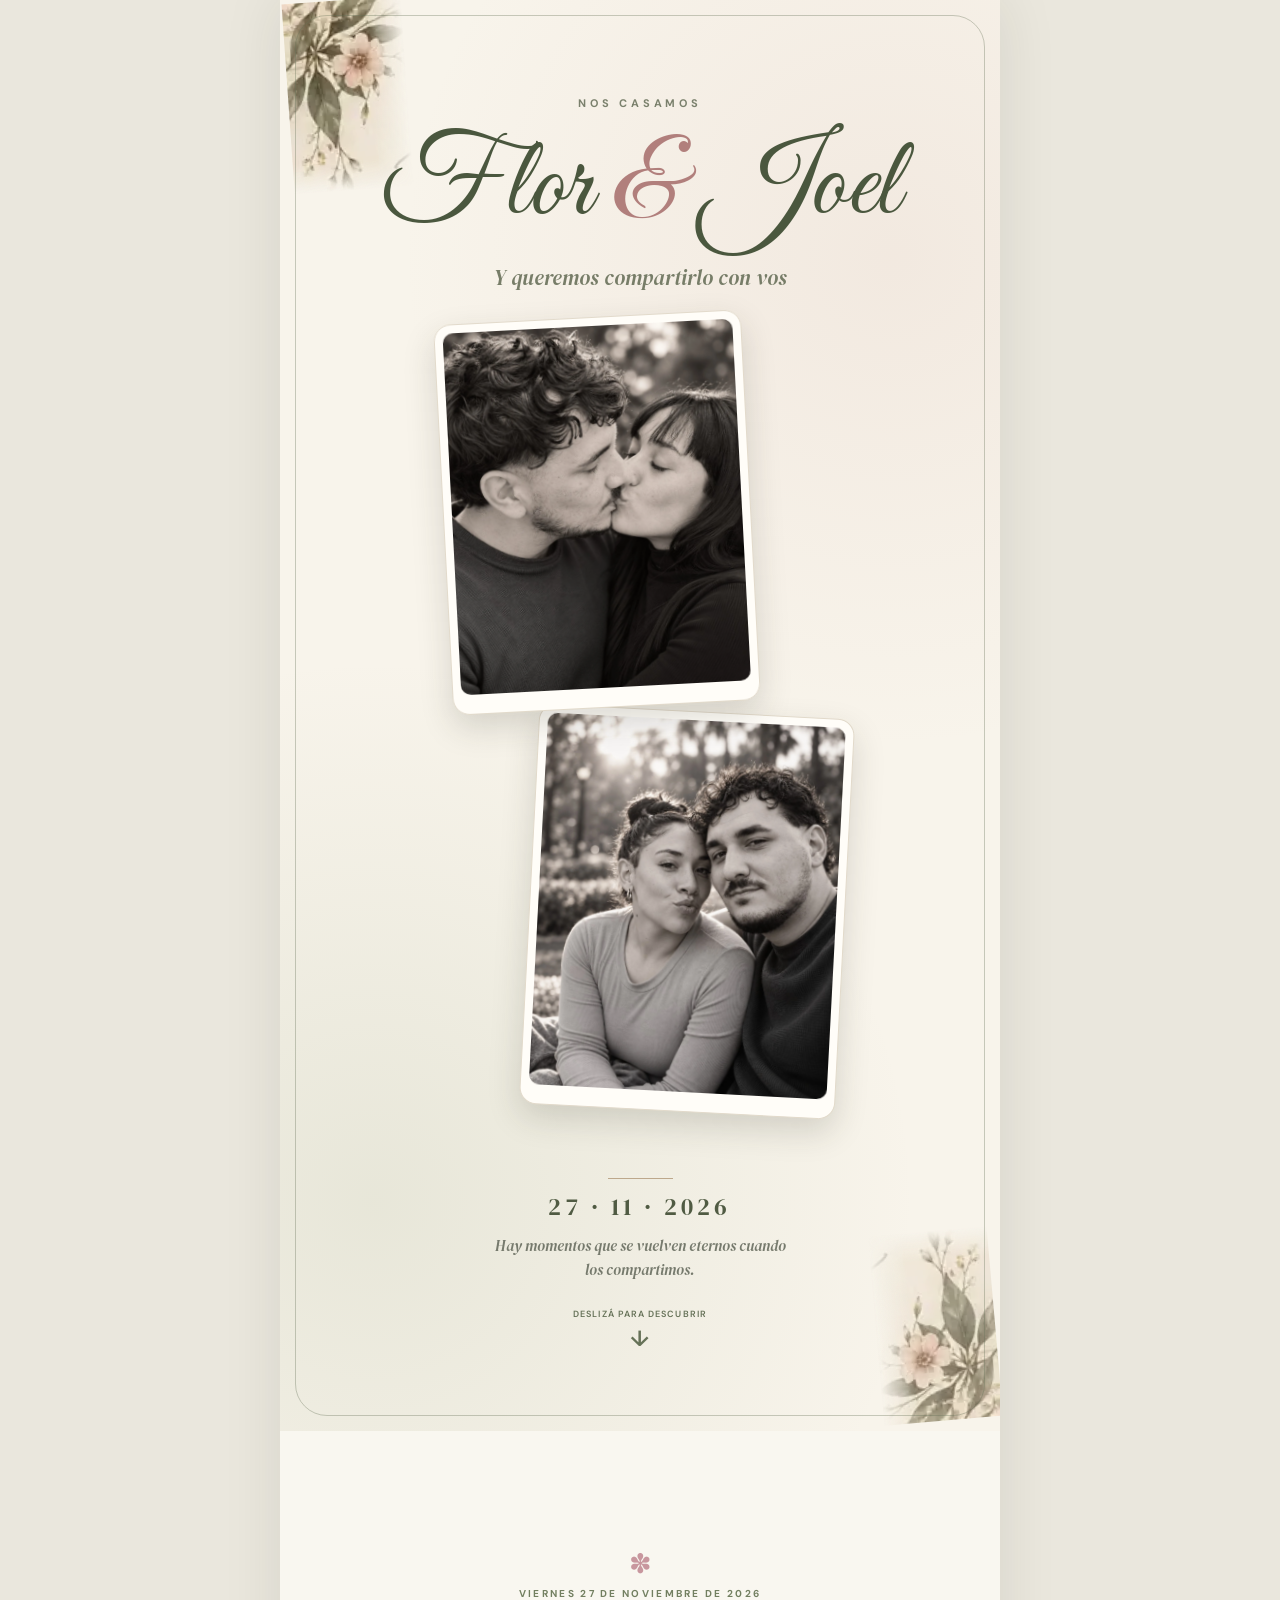
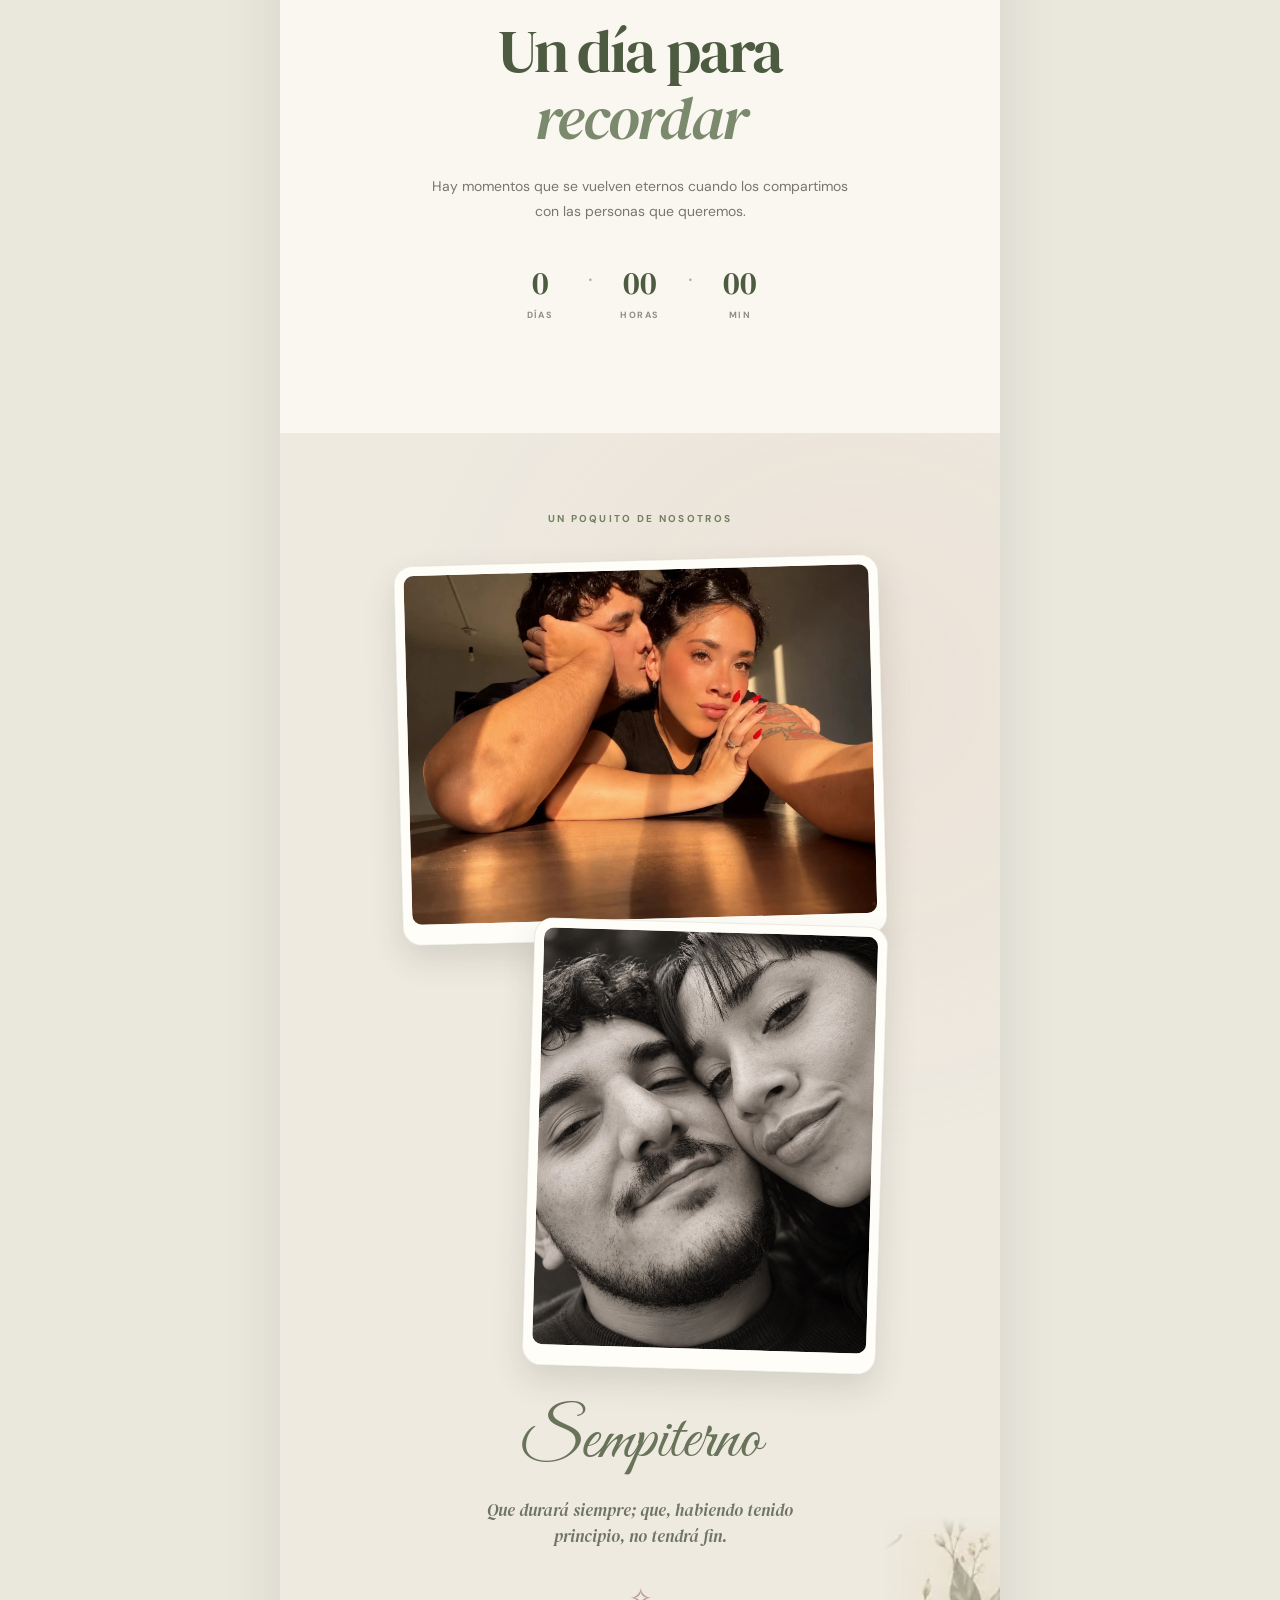
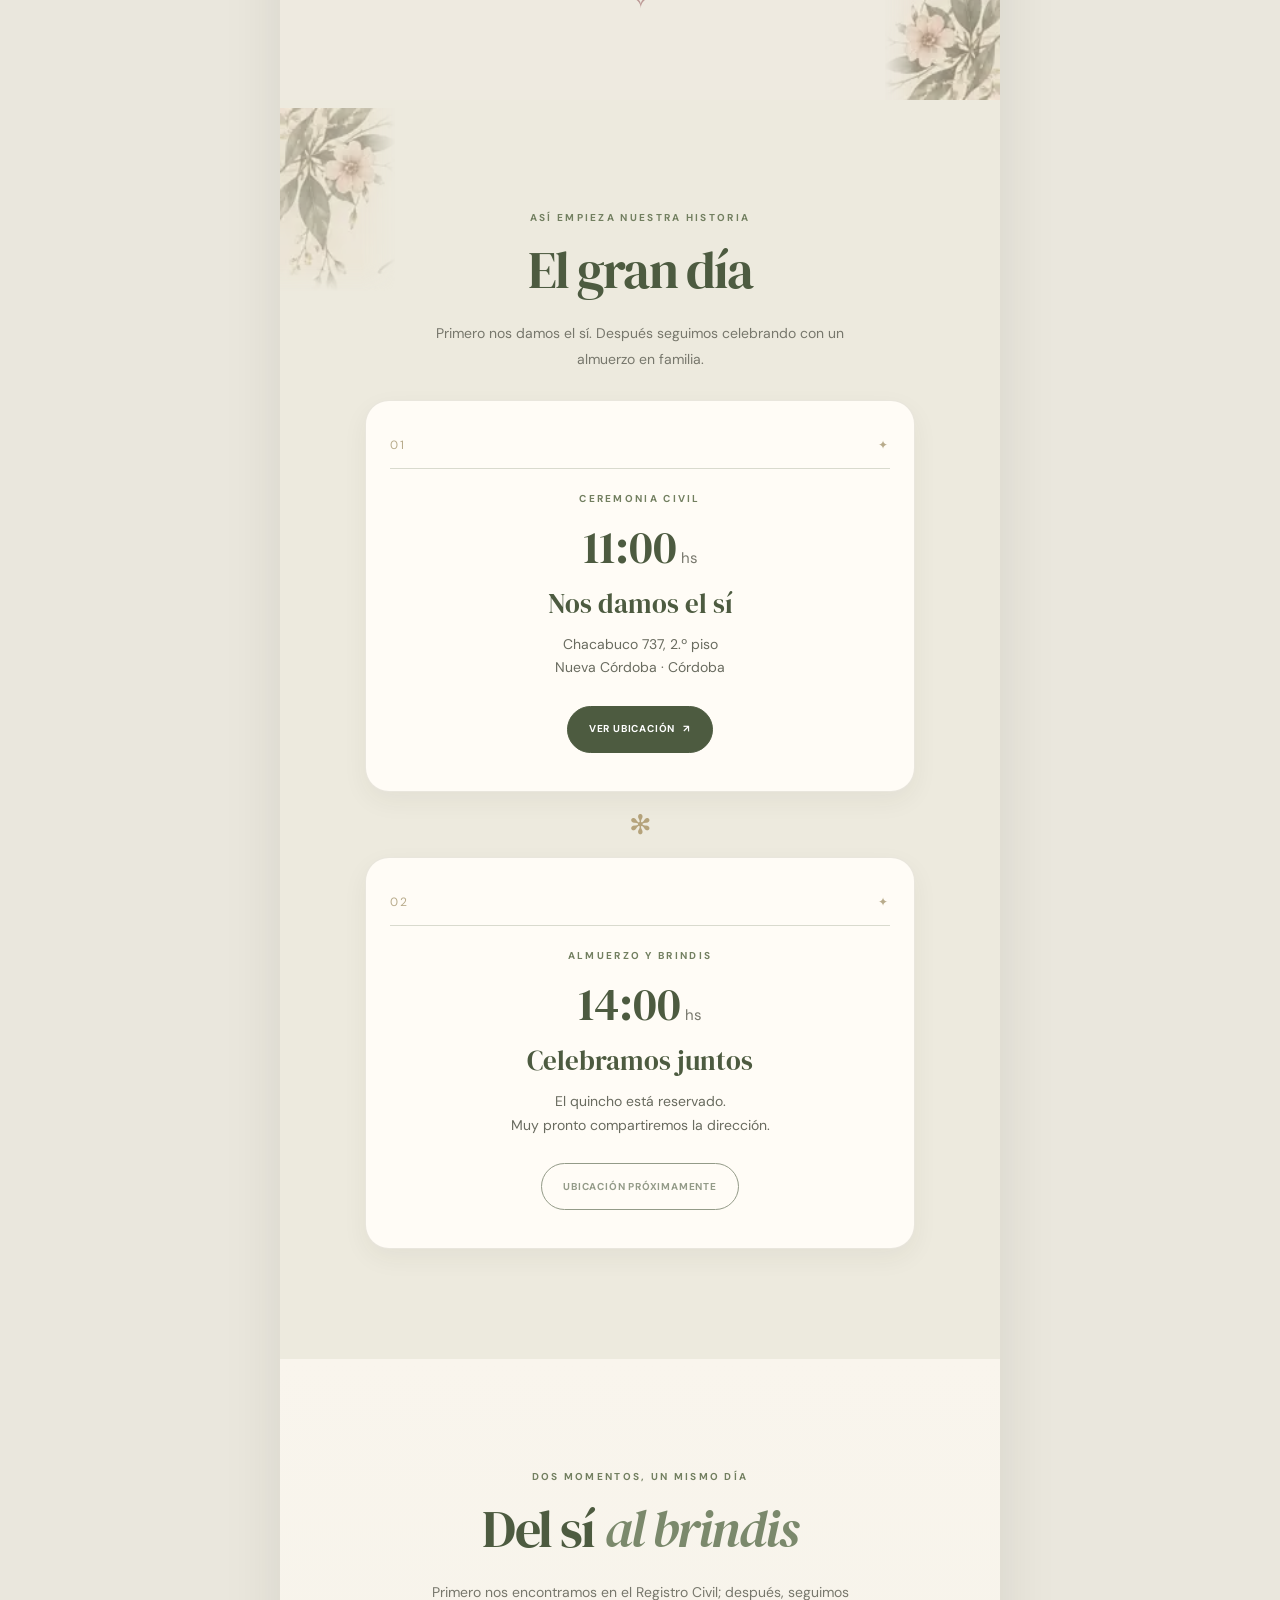
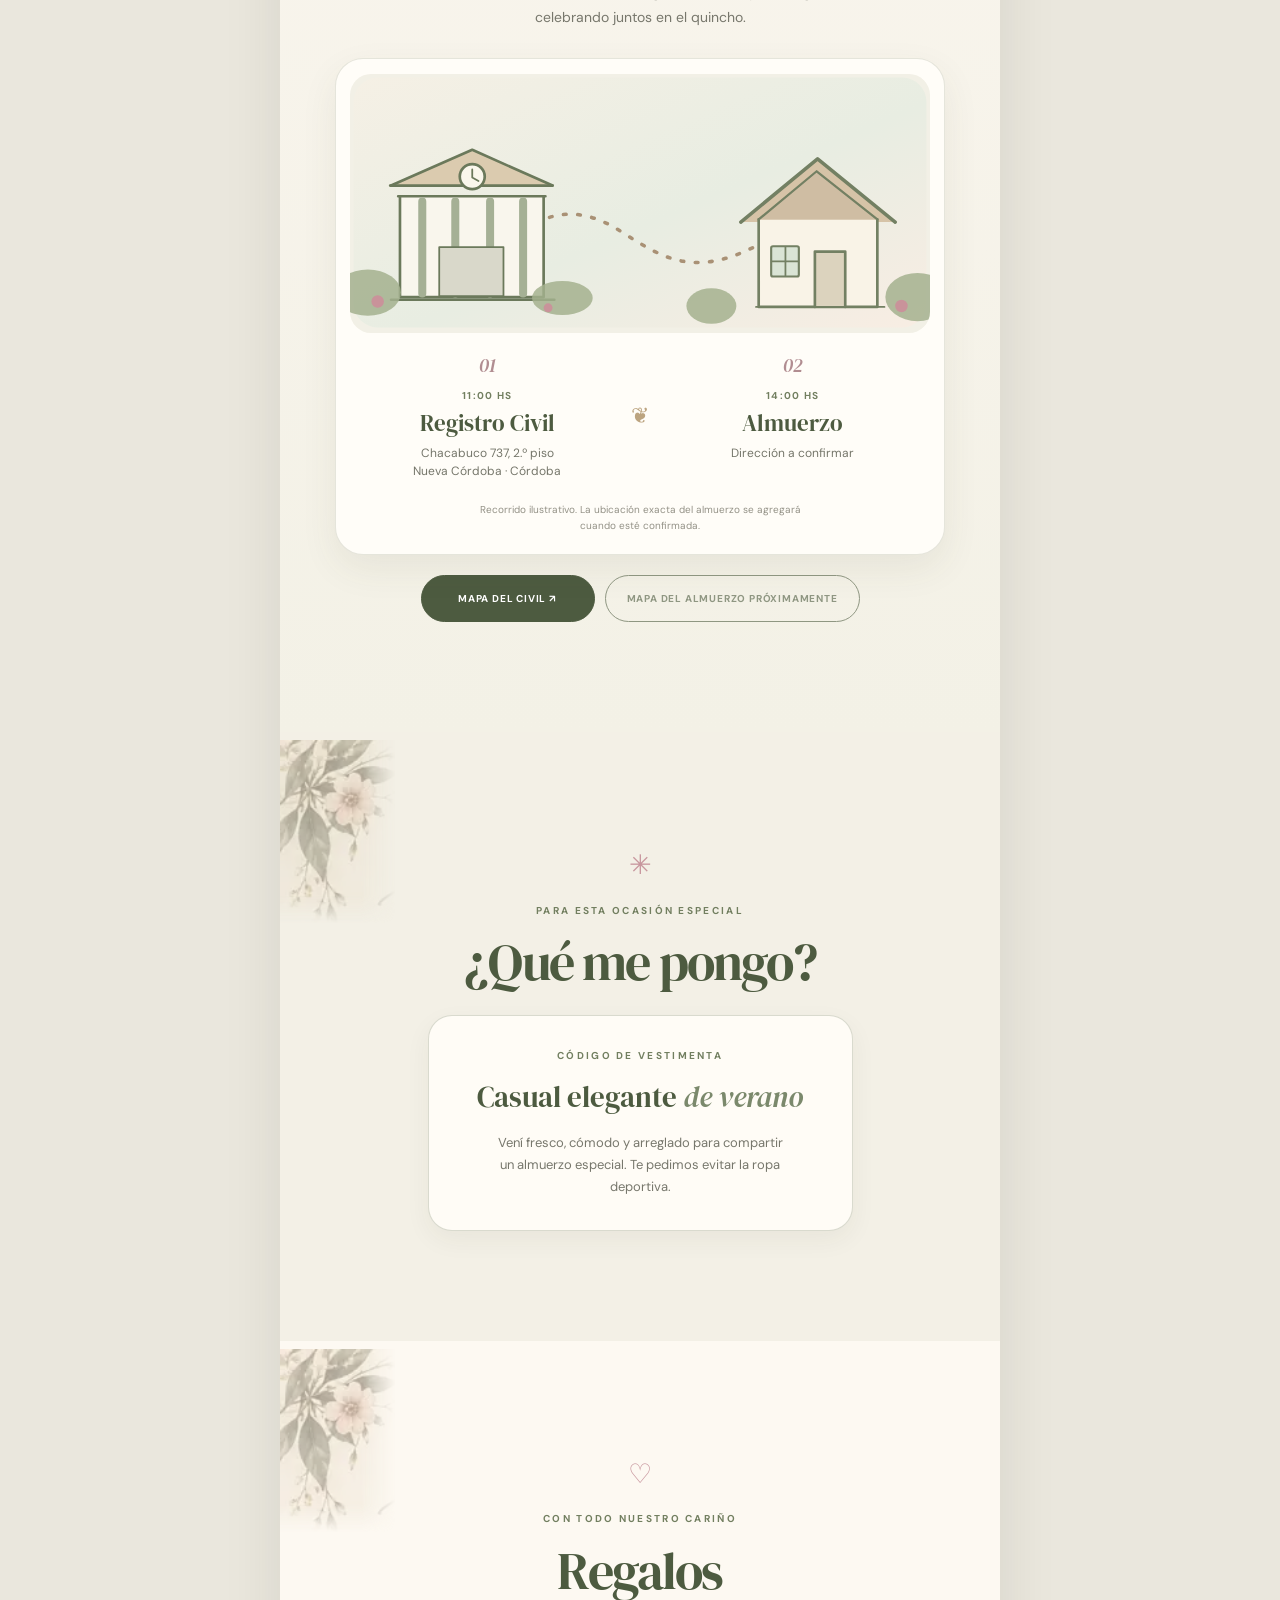
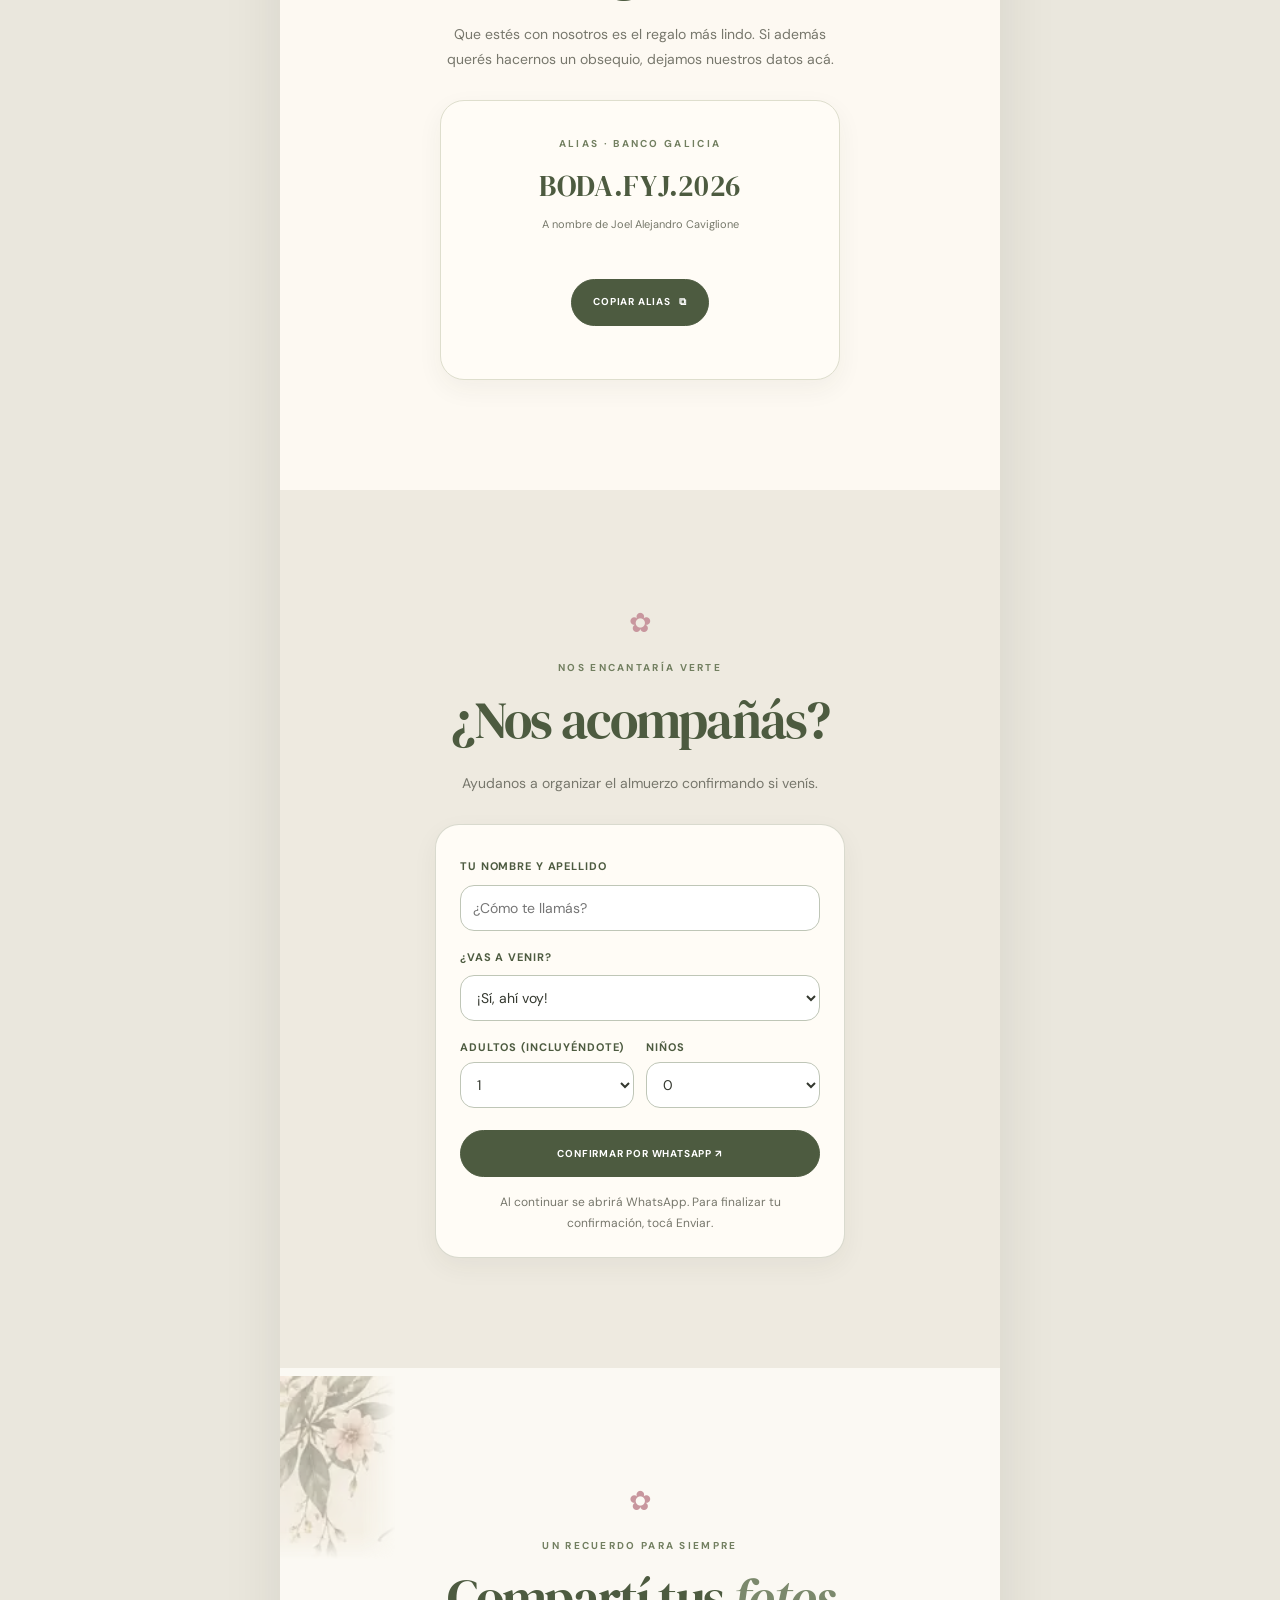
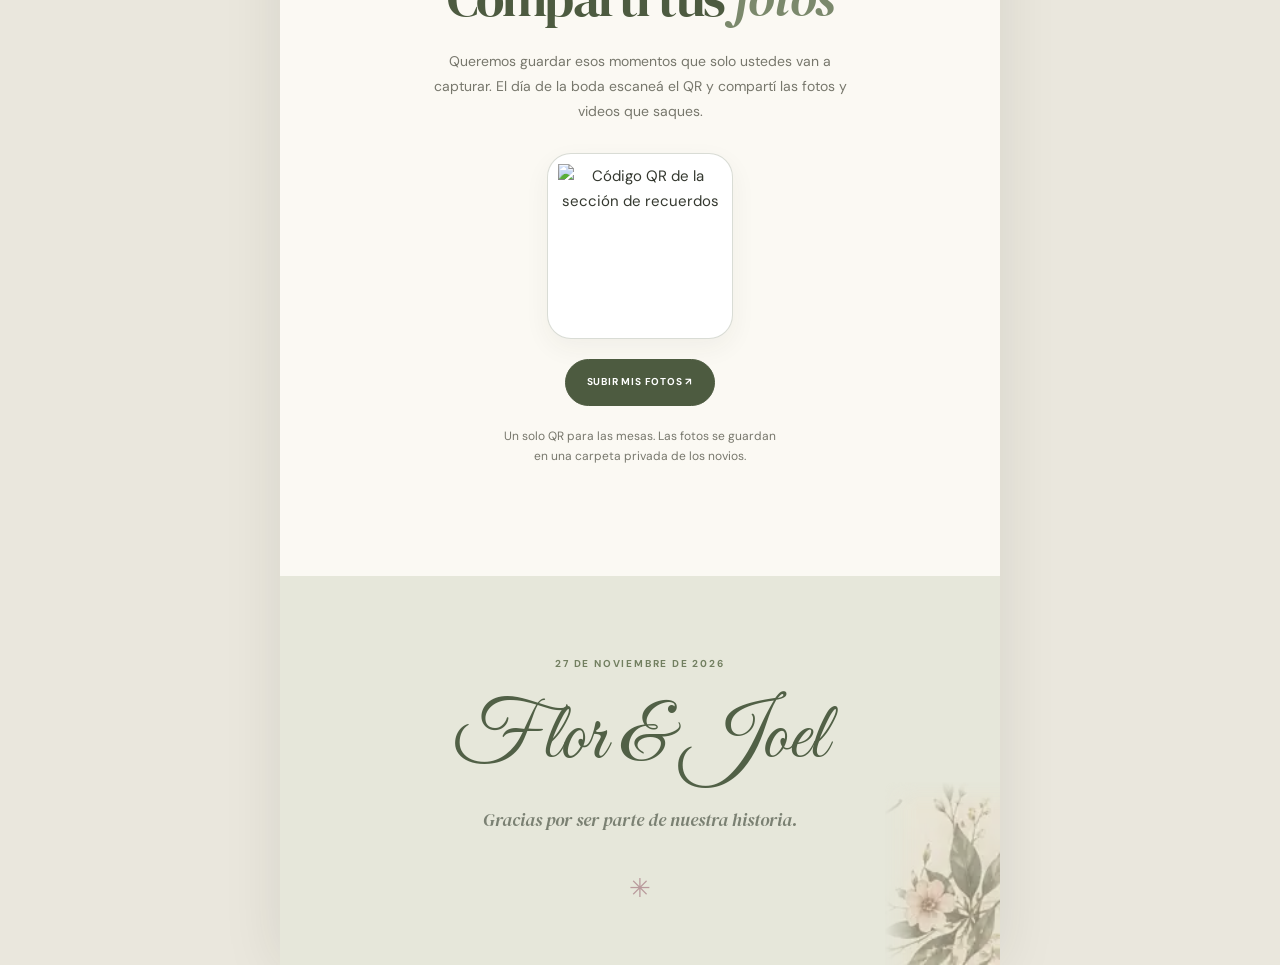
==== commit cafe5b0d: "feat: nueva foto secundaria en portada y dos fotos en Sempiterno" ====
--- a/index.html
+++ b/index.html
@@ -17,10 +17,10 @@
   <link rel="preconnect" href="https://fonts.googleapis.com">
   <link rel="preconnect" href="https://fonts.gstatic.com" crossorigin>
   <link href="https://fonts.googleapis.com/css2?family=DM+Sans:wght@400;500;600;700&family=DM+Serif+Display:ital@0;1&family=Great+Vibes&family=Allura&display=swap" rel="stylesheet">
-  <link rel="stylesheet" href="./assets/styles.css?v=13">
+  <link rel="stylesheet" href="./assets/styles.css?v=14">
 </head>
 <body>
 <main id="app" class="page"></main>
-<script type="module" src="./js/main.js?v=12"></script>
+<script type="module" src="./js/main.js?v=14"></script>
 </body>
 </html>
--- a/assets/styles.css
+++ b/assets/styles.css
@@ -130,14 +130,17 @@
 .hero.has-hero-photo:after{border-color:rgba(104,116,90,.35)}
 .scroll-prompt{position:static;margin:25px auto 0;font-size:9px;line-height:1.4}
 
-/* Sempiterno: foto unica B/N completa, sin crop, overlays ni rotacion. */
-.photo-story {background:radial-gradient(circle at 80% 20%,rgba(220,174,163,.15),transparent 40%),#eeeae0;padding-top:78px;padding-bottom:78px}
-.photo-story-inner {max-width:520px;margin:0 auto}
-.photo-story .story-single-photo {width:min(100%,485px);margin:32px auto 37px;padding:10px 10px 23px;background:#fffdf8;border:1px solid rgba(112,117,91,.14);border-radius:19px;box-shadow:0 15px 34px rgba(56,57,45,.13);transform:none}
-.photo-story .story-single-image {display:block;width:100%;height:auto;object-fit:contain;border-radius:11px;filter:none}
-.story-word {font:400 clamp(48px,12vw,67px)/1.05 "Great Vibes",cursive;letter-spacing:0;color:#687359;margin:17px auto 20px}
-.story-definition {font:italic 17px/1.55 "DM Serif Display",Georgia,serif;max-width:365px;color:#6f7467;margin:0 auto}
-.story-divider {font-size:28px;color:#bc9995;margin-top:26px}
+/* Sempiterno v14: dos fotos visibles, sin cubrir caras. */
+.photo-story{background:radial-gradient(circle at 80% 20%,rgba(220,174,163,.15),transparent 40%),#eeeae0;padding-top:78px;padding-bottom:78px}
+.photo-story-inner{max-width:520px;margin:0 auto}
+.photo-story .story-duo{width:min(100%,485px);margin:32px auto 36px;display:flex;flex-direction:column;align-items:flex-start}
+.photo-story .story-duo-card{position:relative;box-sizing:border-box;margin:0;padding:9px 9px 20px;border:1px solid rgba(112,117,91,.14);border-radius:19px;background:#fffdf8;box-shadow:0 14px 32px rgba(56,57,45,.14)}
+.photo-story .story-duo-warm{width:100%;z-index:1;transform:rotate(-1.5deg)}
+.photo-story .story-duo-mono{width:73%;z-index:2;align-self:flex-end;margin-top:-18px;transform:rotate(1.7deg)}
+.photo-story .story-duo-image{display:block;width:100%;height:auto;object-fit:contain;object-position:center;border-radius:10px;filter:none}
+.story-word{font:400 clamp(48px,12vw,67px)/1.05 "Great Vibes",cursive;letter-spacing:0;color:#687359;margin:17px auto 20px}
+.story-definition{font:italic 17px/1.55 "DM Serif Display",Georgia,serif;max-width:365px;color:#6f7467;margin:0 auto}
+.story-divider{font-size:28px;color:#bc9995;margin-top:26px}
 @media(min-width:730px){.hero{min-height:0!important;padding-bottom:58px}.hero-photo{height:525px}.hero-content{padding-top:30px}}
 @media(max-width:400px){.hero{padding:11px 11px 38px}.hero h1{font-size:72px}.photo-story{padding:65px 21px 65px}}
 
@@ -183,8 +186,8 @@
 .hero-photo-collage {
   width:min(100%,410px);
   height:auto;
-  /* Altura suficiente para ver ENTERA la foto a color detras de la B/N. */
-  aspect-ratio:0.62;
+  /* Altura para mostrar dos retratos B/N completos. */
+  aspect-ratio:0.49;
   margin:24px auto 24px;
   position:relative;
   isolation:isolate;
@@ -209,8 +212,8 @@
 }
 .hero-photo-collage .hero-polaroid-two {
   z-index:1;
-  /* La color asoma por la derecha y casi toda por abajo: no tapa caras. */
-  top:57%;right:0;left:auto;bottom:auto;
+  /* La foto del parque queda debajo, sin tapar las caras. */
+  top:47%;right:0;left:auto;bottom:auto;
   width:77%;
   transform:rotate(3deg)!important;
 }
@@ -225,7 +228,7 @@
   filter:none!important;
 }
 .hero-photo-collage .hero-polaroid-one .hero-image {aspect-ratio:4 / 5}
-.hero-photo-collage .hero-polaroid-two .hero-image {aspect-ratio:4 / 3}
+.hero-photo-collage .hero-polaroid-two .hero-image {aspect-ratio:4 / 5}
 
 .hero-rule{margin:12px auto 9px!important;width:65px!important;background:#bda88c!important;}
 .hero .hero-date,.hero.has-hero-photo .hero-date {
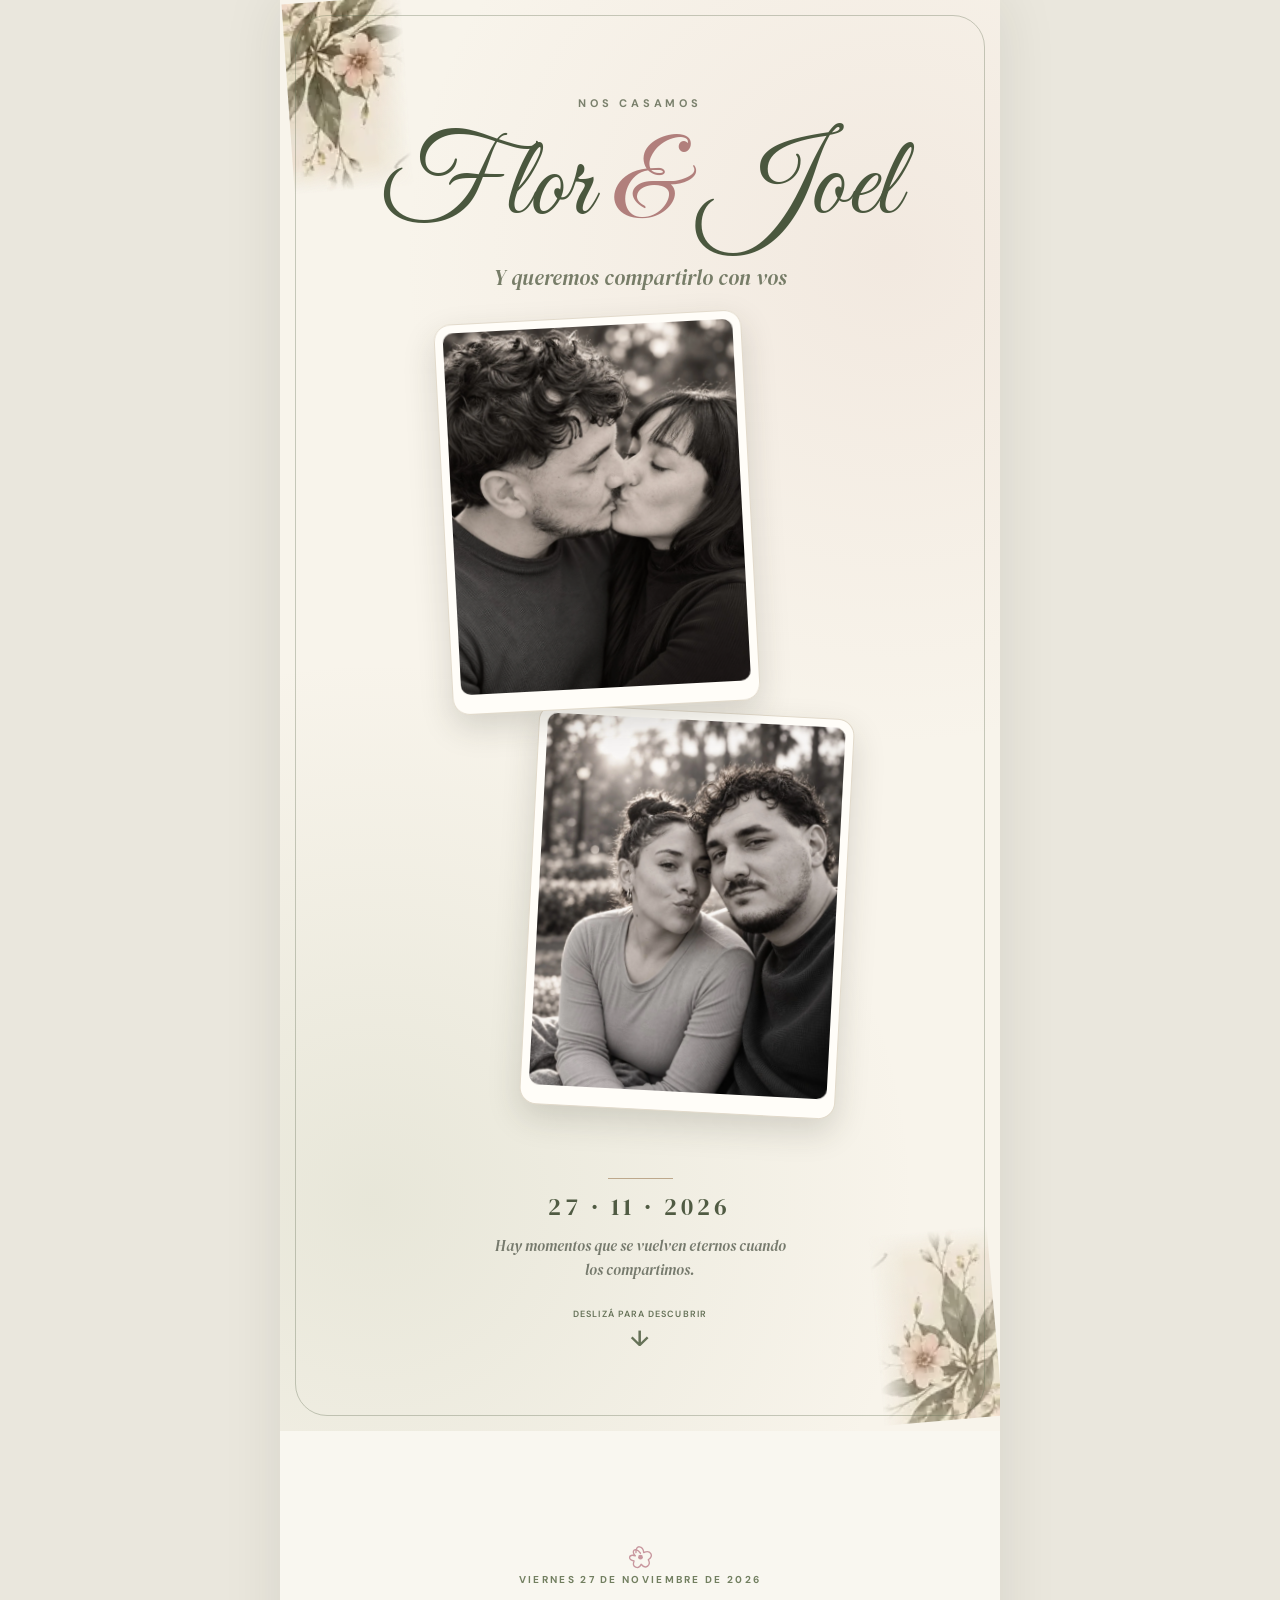
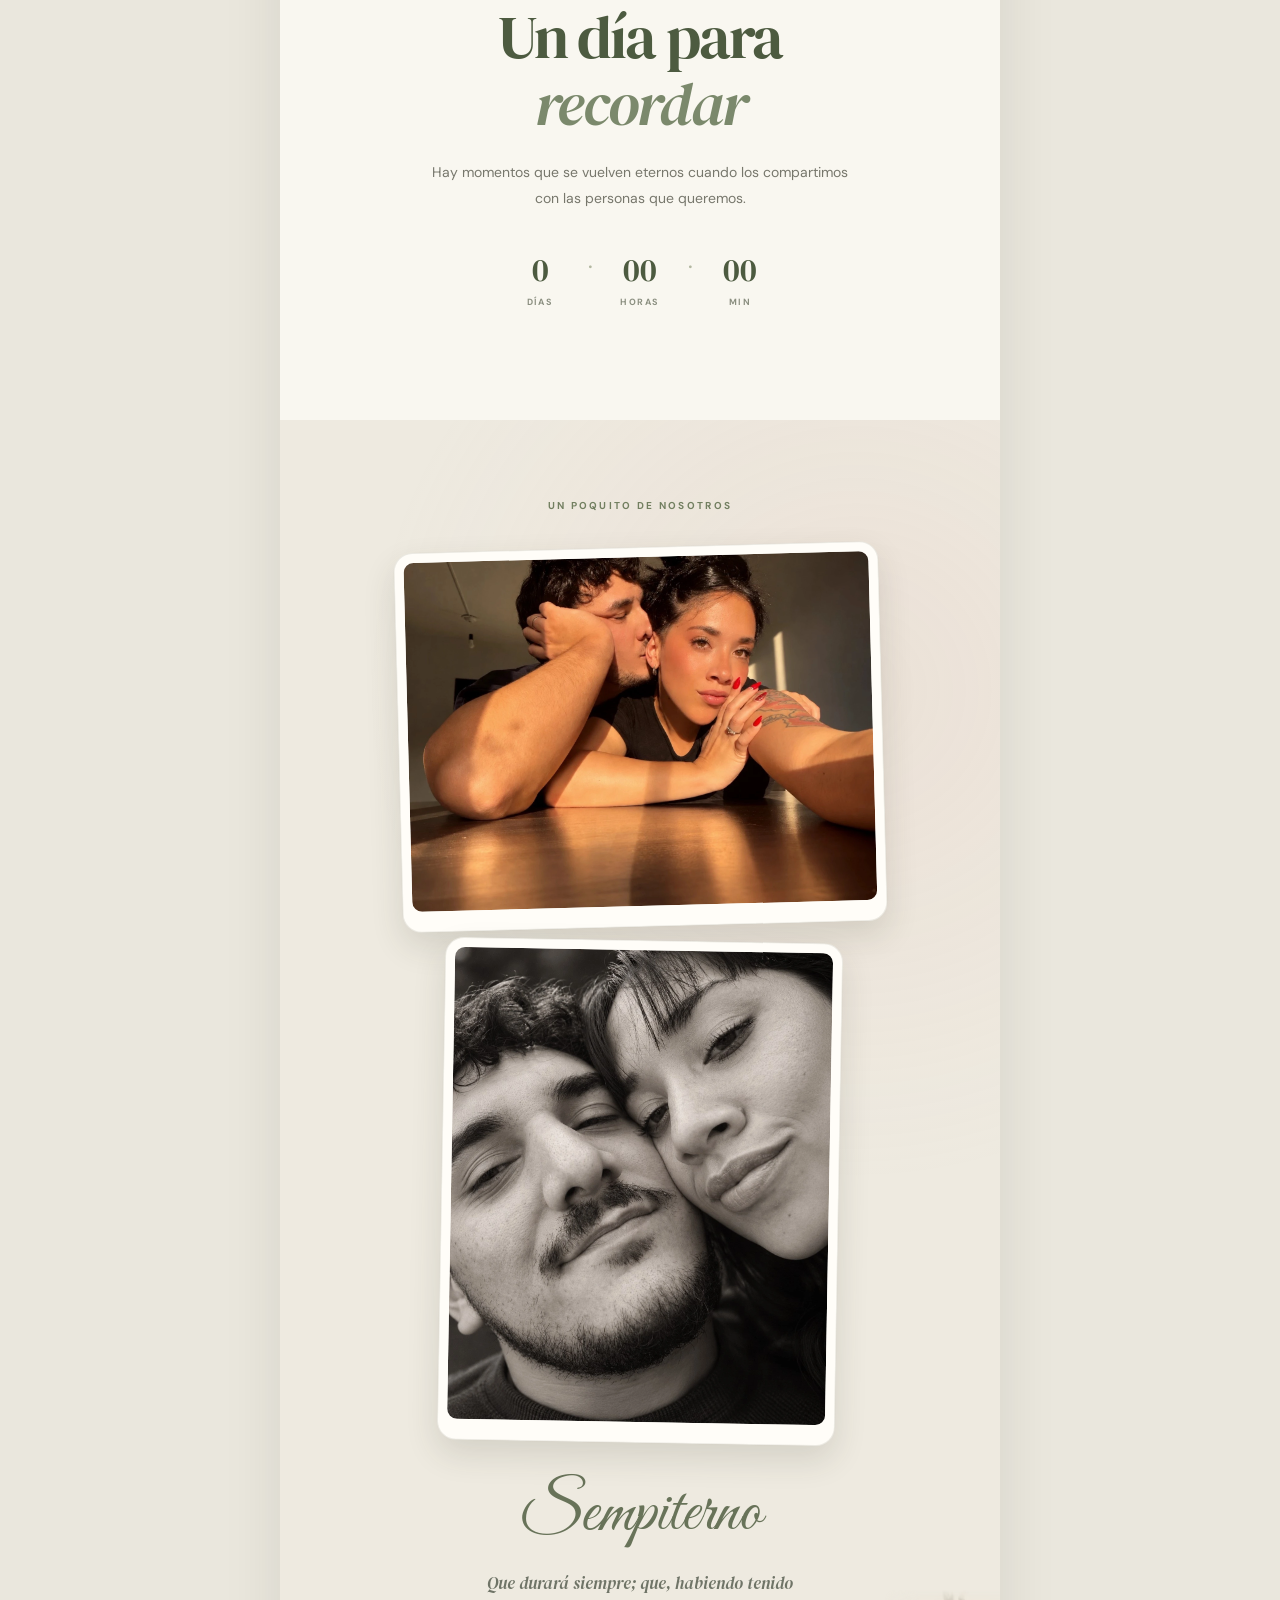
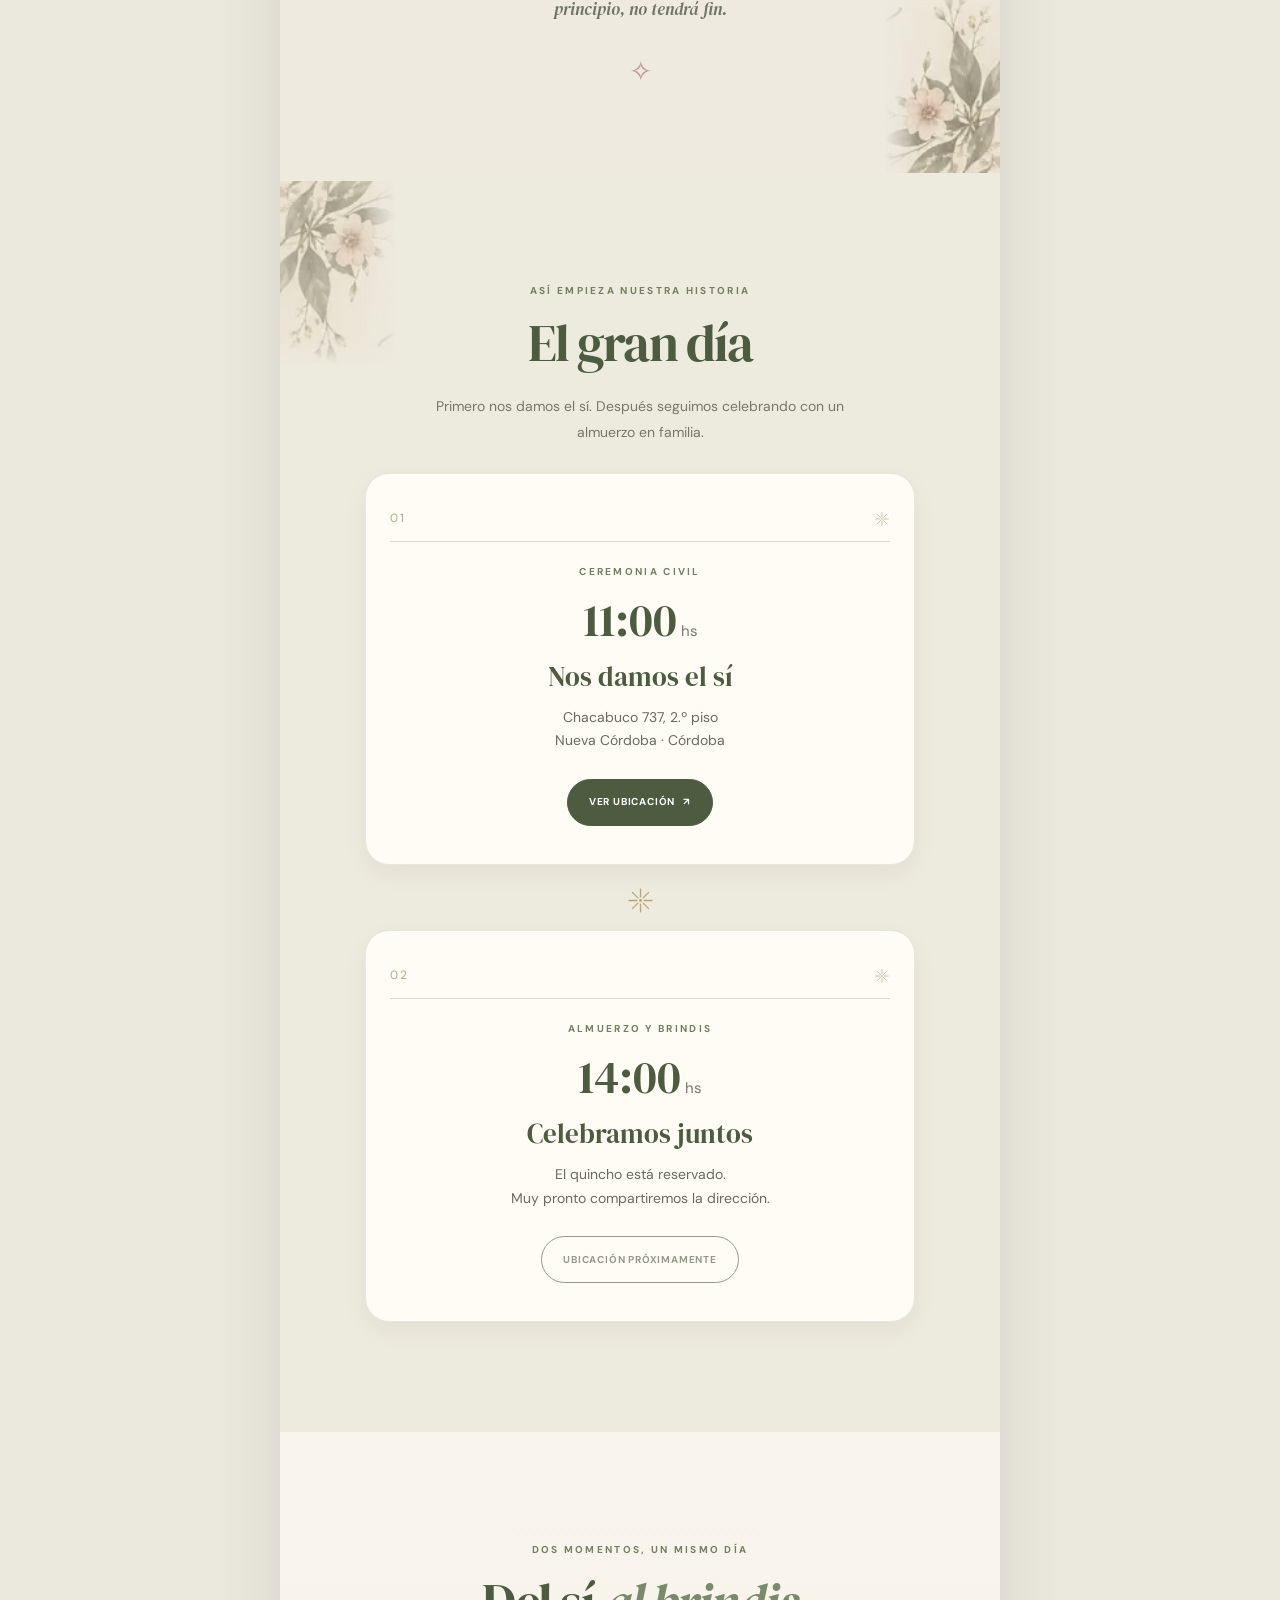
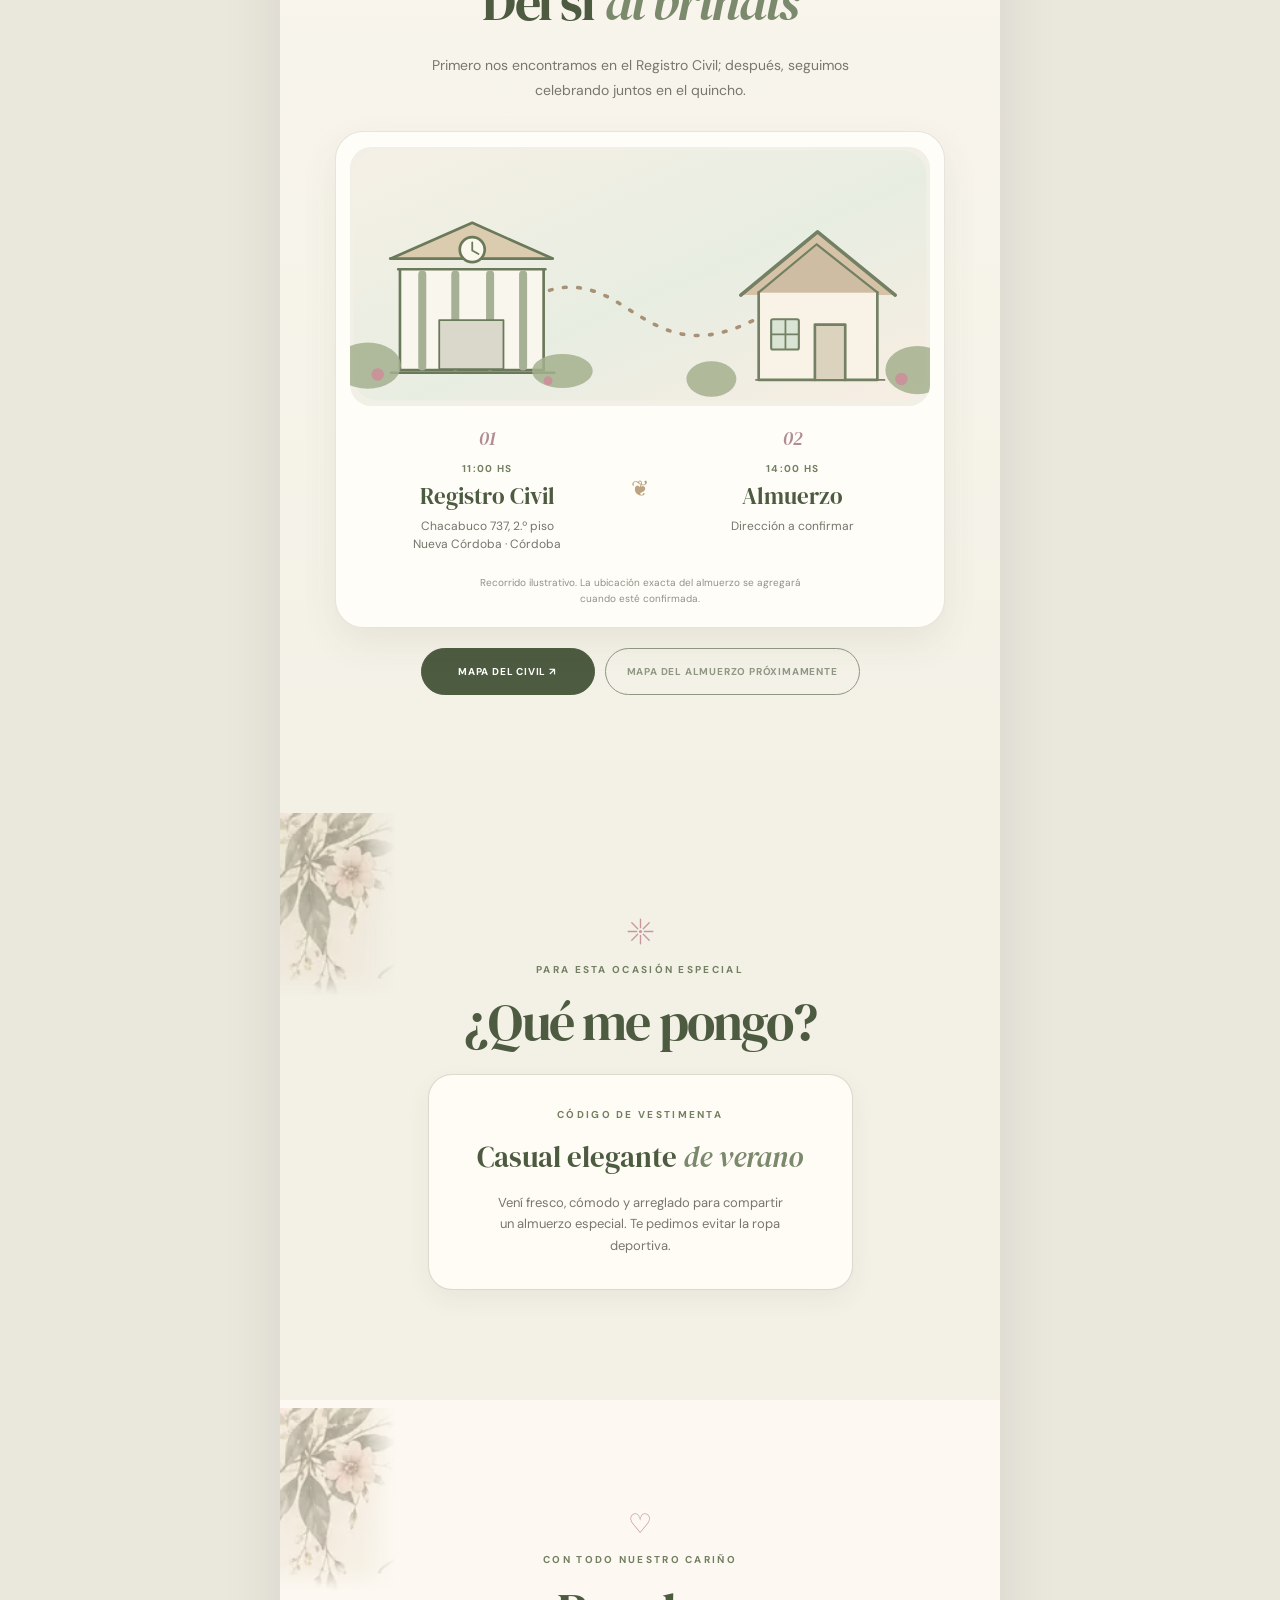
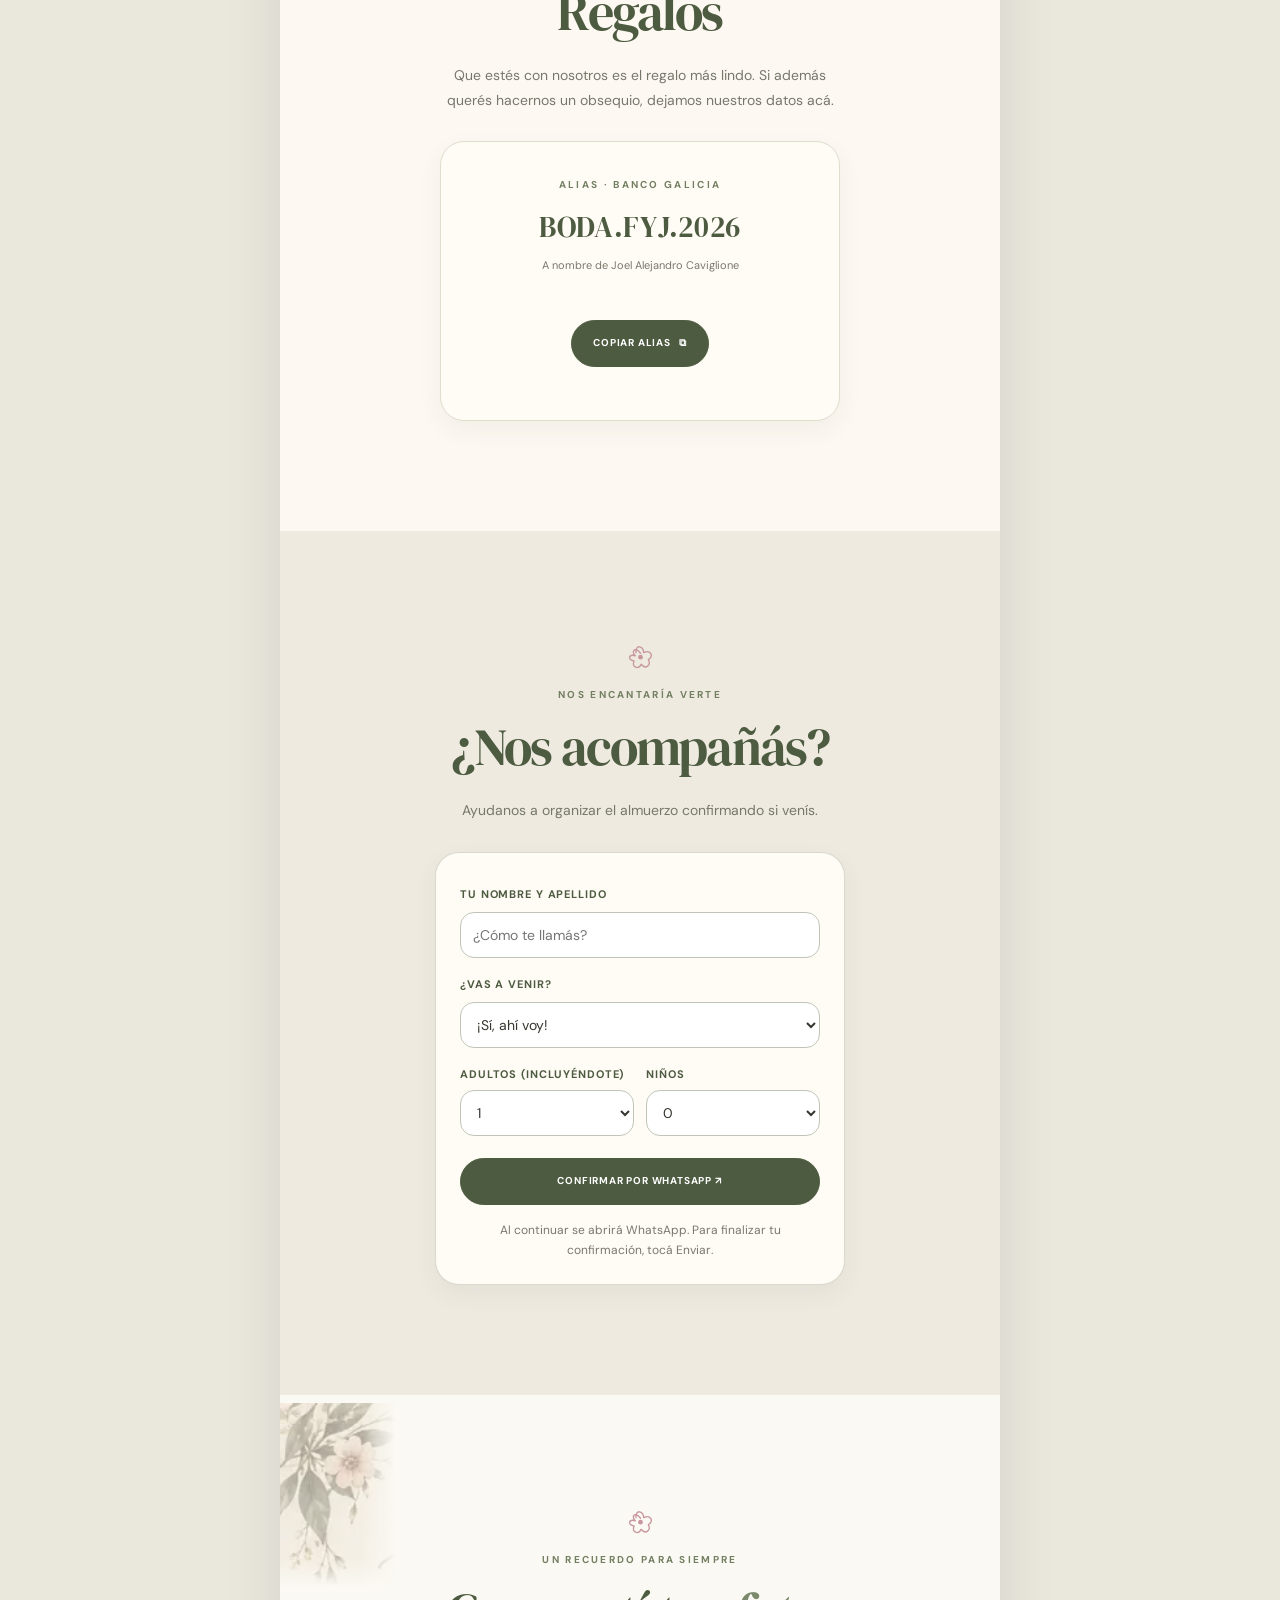
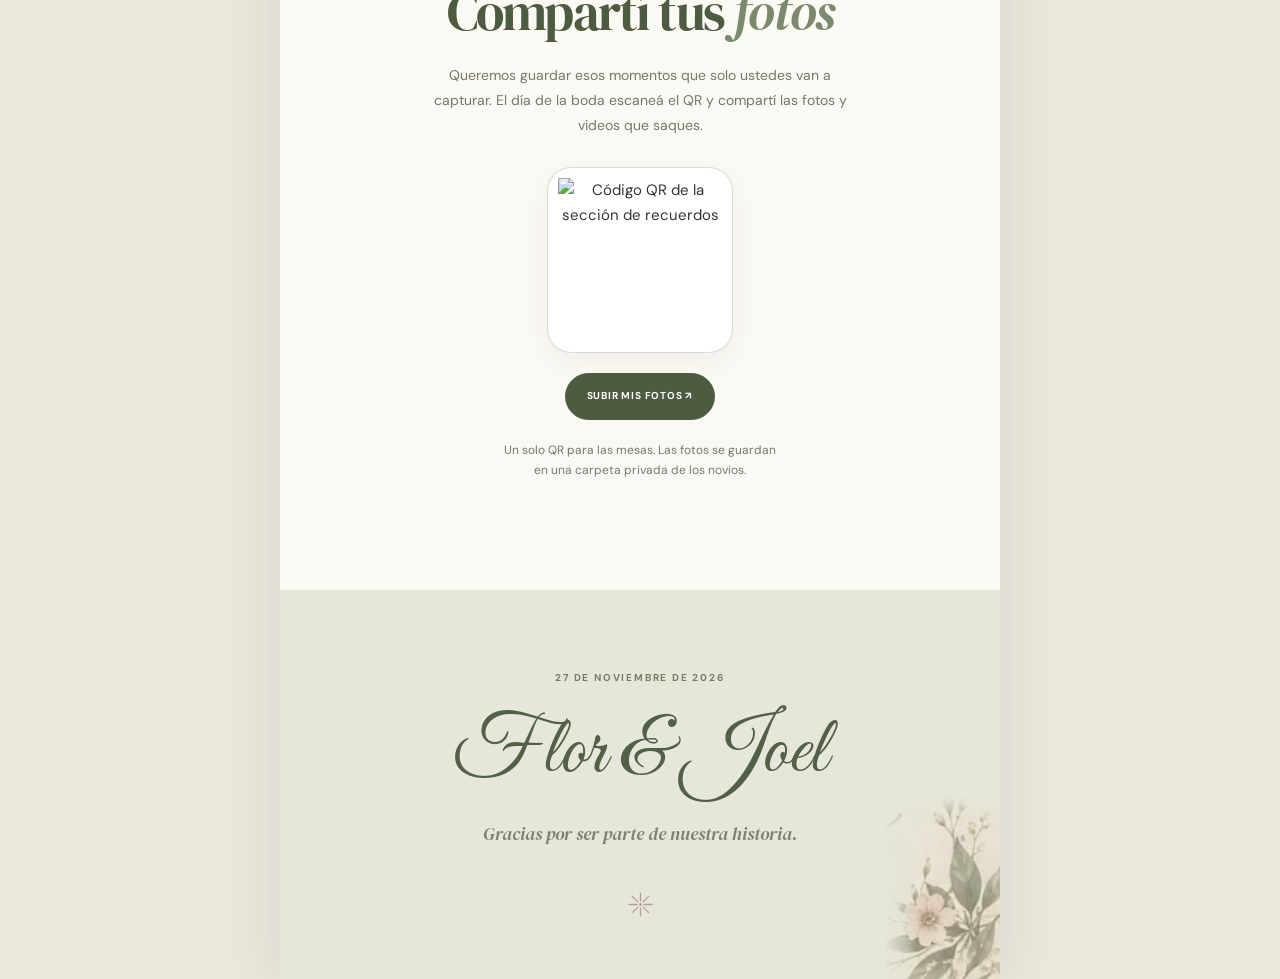
==== commit bff2229e: "fix(mobile): prevent iPhone emoji for decoration, center Sempiterno B/W portrait" ====
--- a/index.html
+++ b/index.html
@@ -17,10 +17,10 @@
   <link rel="preconnect" href="https://fonts.googleapis.com">
   <link rel="preconnect" href="https://fonts.gstatic.com" crossorigin>
   <link href="https://fonts.googleapis.com/css2?family=DM+Sans:wght@400;500;600;700&family=DM+Serif+Display:ital@0;1&family=Great+Vibes&family=Allura&display=swap" rel="stylesheet">
-  <link rel="stylesheet" href="./assets/styles.css?v=14">
+  <link rel="stylesheet" href="./assets/styles.css?v=15">
 </head>
 <body>
 <main id="app" class="page"></main>
-<script type="module" src="./js/main.js?v=14"></script>
+<script type="module" src="./js/main.js?v=15"></script>
 </body>
 </html>
--- a/assets/styles.css
+++ b/assets/styles.css
@@ -136,7 +136,7 @@
 .photo-story .story-duo{width:min(100%,485px);margin:32px auto 36px;display:flex;flex-direction:column;align-items:flex-start}
 .photo-story .story-duo-card{position:relative;box-sizing:border-box;margin:0;padding:9px 9px 20px;border:1px solid rgba(112,117,91,.14);border-radius:19px;background:#fffdf8;box-shadow:0 14px 32px rgba(56,57,45,.14)}
 .photo-story .story-duo-warm{width:100%;z-index:1;transform:rotate(-1.5deg)}
-.photo-story .story-duo-mono{width:73%;z-index:2;align-self:flex-end;margin-top:-18px;transform:rotate(1.7deg)}
+.photo-story .story-duo-mono{width:82%;z-index:2;align-self:center;margin:14px auto 0;transform:rotate(1deg)}
 .photo-story .story-duo-image{display:block;width:100%;height:auto;object-fit:contain;object-position:center;border-radius:10px;filter:none}
 .story-word{font:400 clamp(48px,12vw,67px)/1.05 "Great Vibes",cursive;letter-spacing:0;color:#687359;margin:17px auto 20px}
 .story-definition{font:italic 17px/1.55 "DM Serif Display",Georgia,serif;max-width:365px;color:#6f7467;margin:0 auto}
@@ -314,3 +314,13 @@
  backface-visibility:hidden; 
 }
 .hero-photo-collage .hero-polaroid{ border-radius:17px; }
+
+/* V15 - Platform-neutral SVG ornaments, identical in iPhone Safari and Android. */
+.deco-svg{display:inline-block;vertical-align:middle;width:31px;height:31px;max-width:100%;color:inherit;overflow:visible;}
+.deco-glyph{line-height:1;}
+.deco-glyph .deco-svg{width:31px;height:31px;}
+.footer-flower .deco-svg{width:29px;height:29px;}
+.event-between .deco-svg{width:29px;height:29px;}
+.event-count .deco-svg{width:16px;height:16px;}
+/* Sempiterno's lower B/N portrait is centered; no negative overlap margin. */
+.photo-story .story-duo-mono{align-self:center;margin-left:auto;margin-right:auto;max-width:100%;}
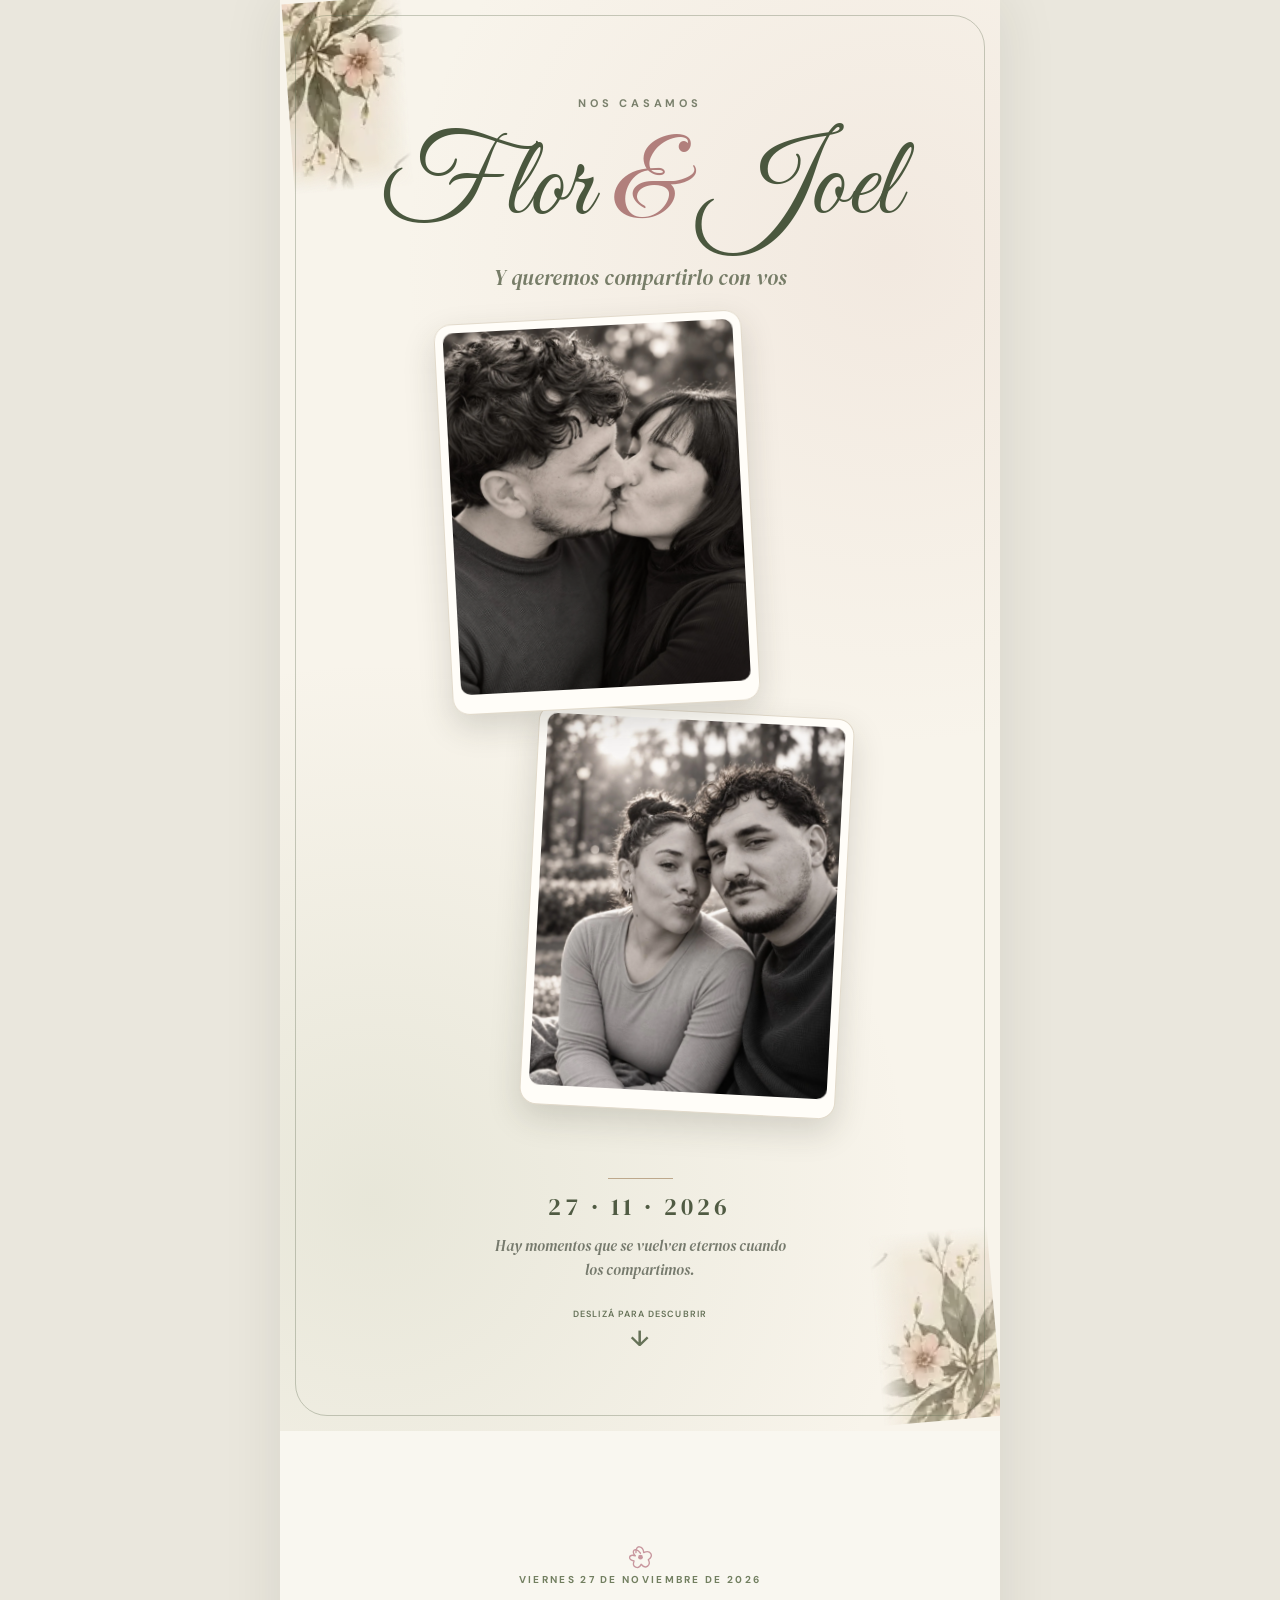
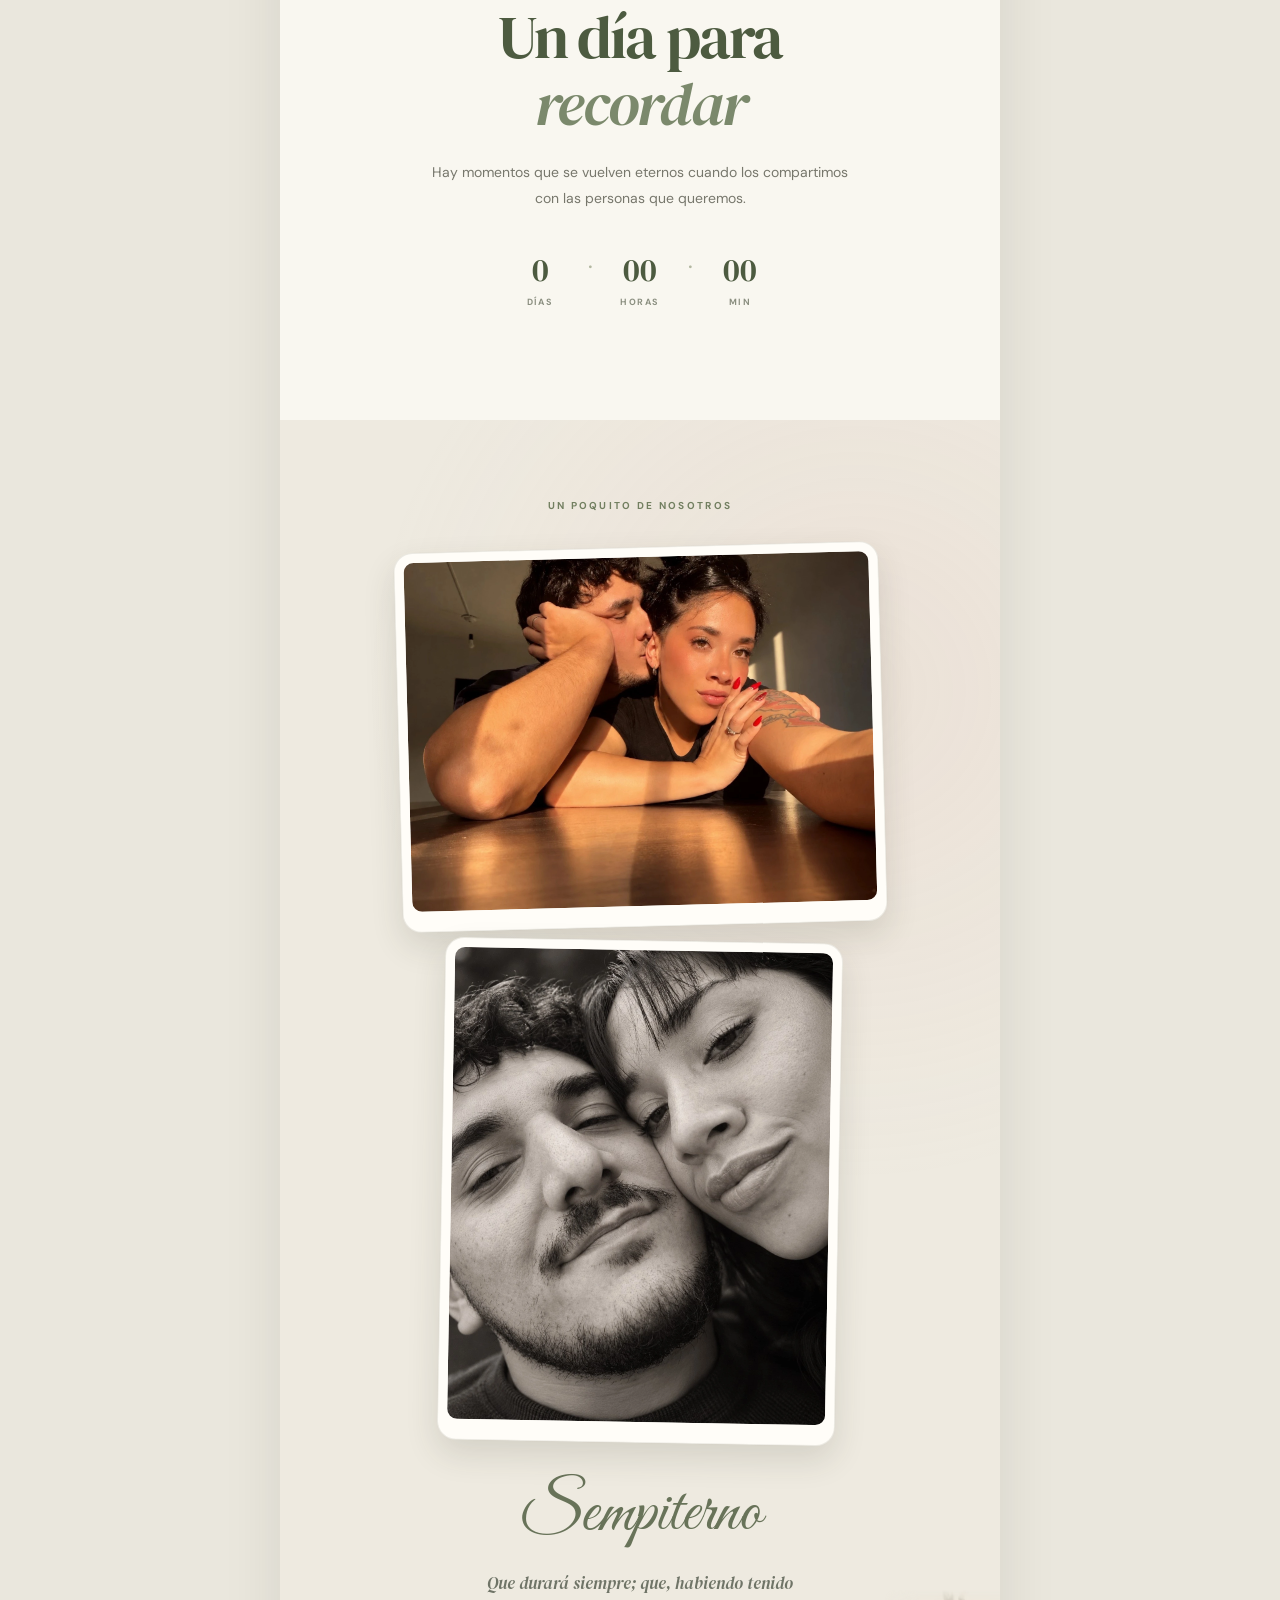
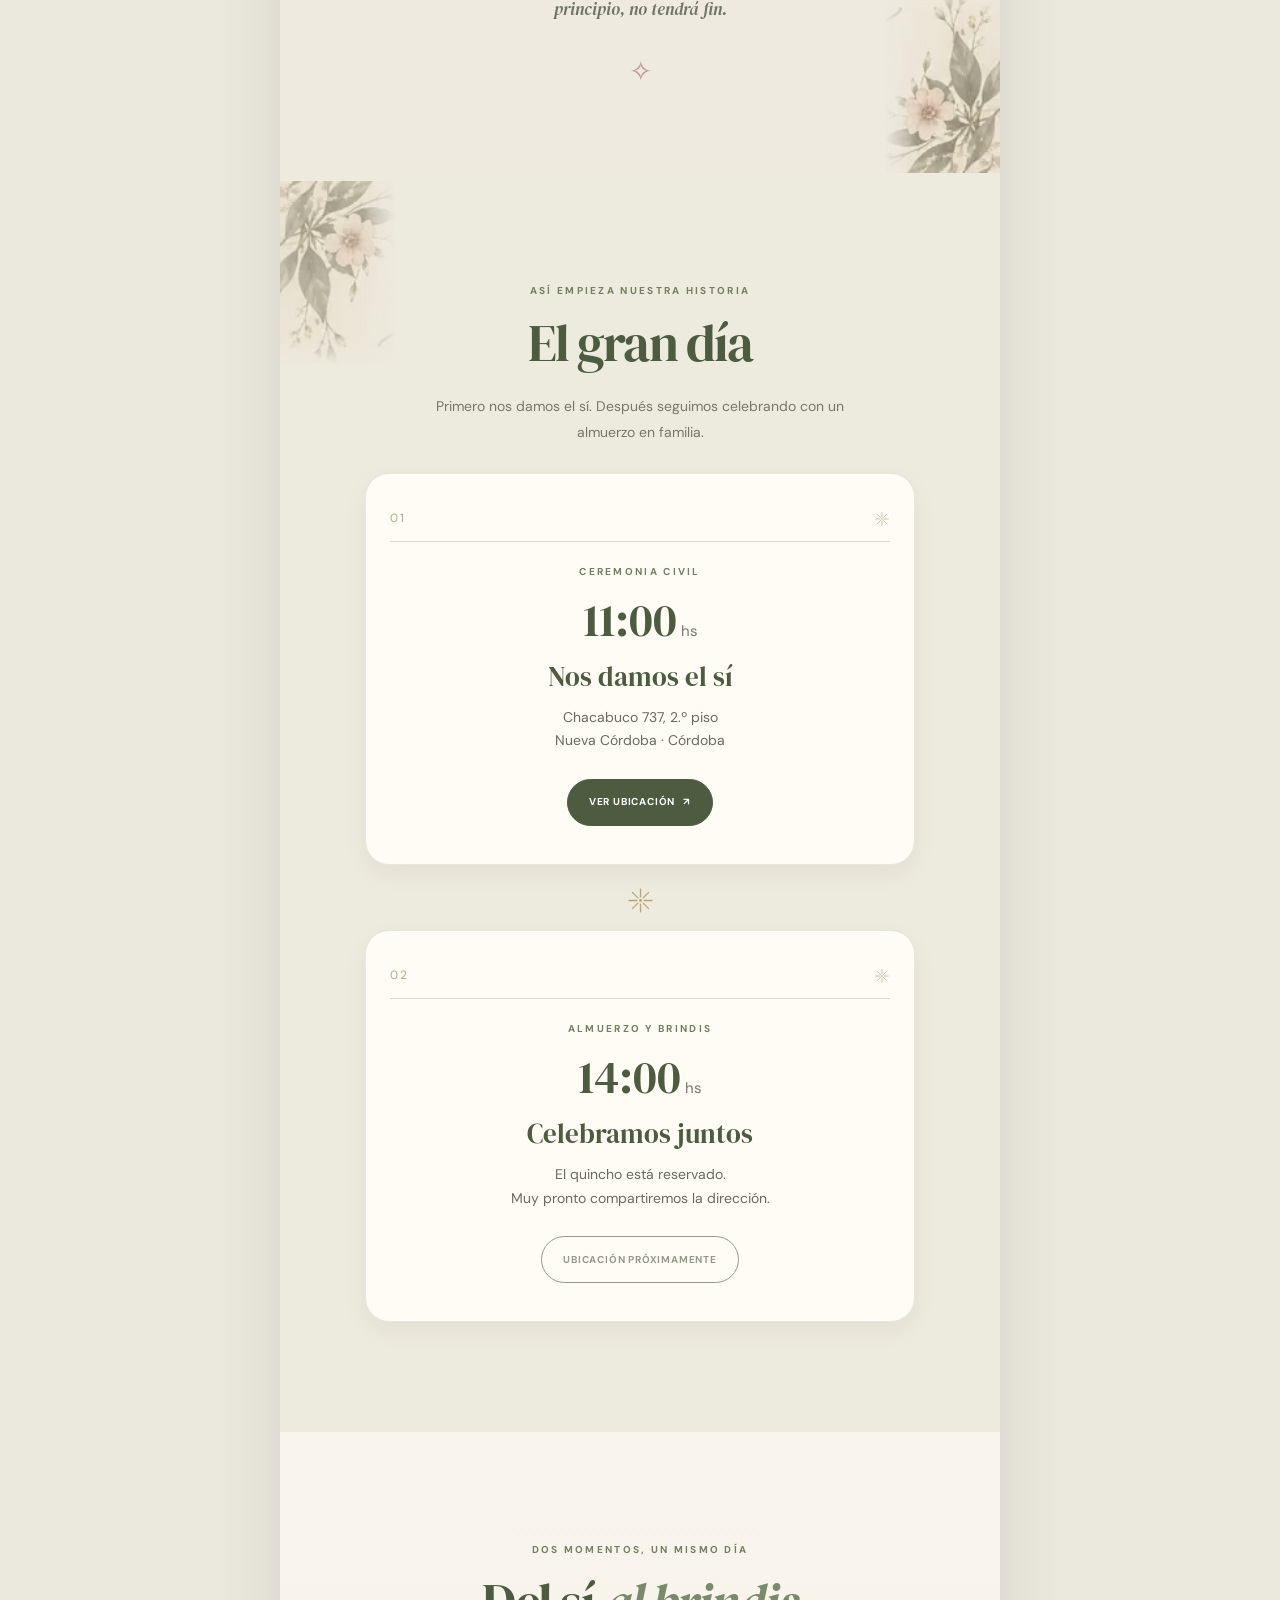
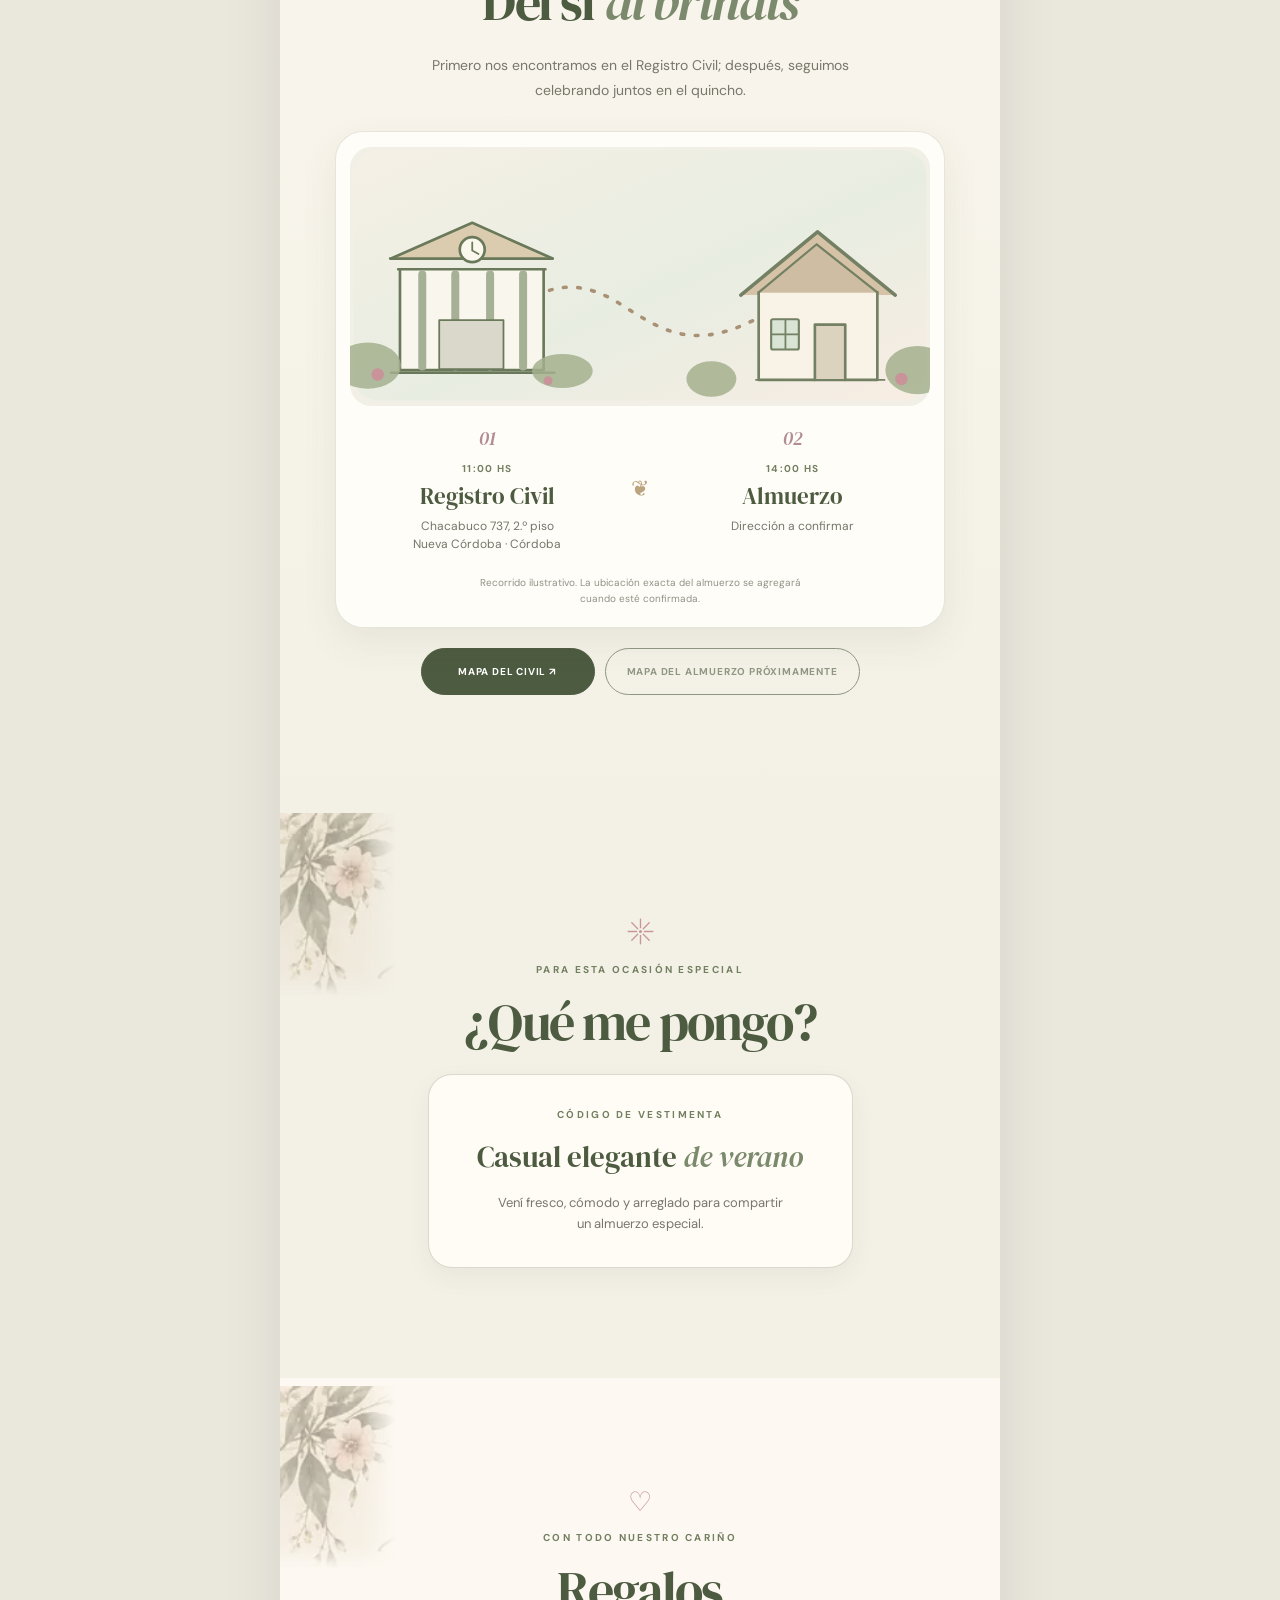
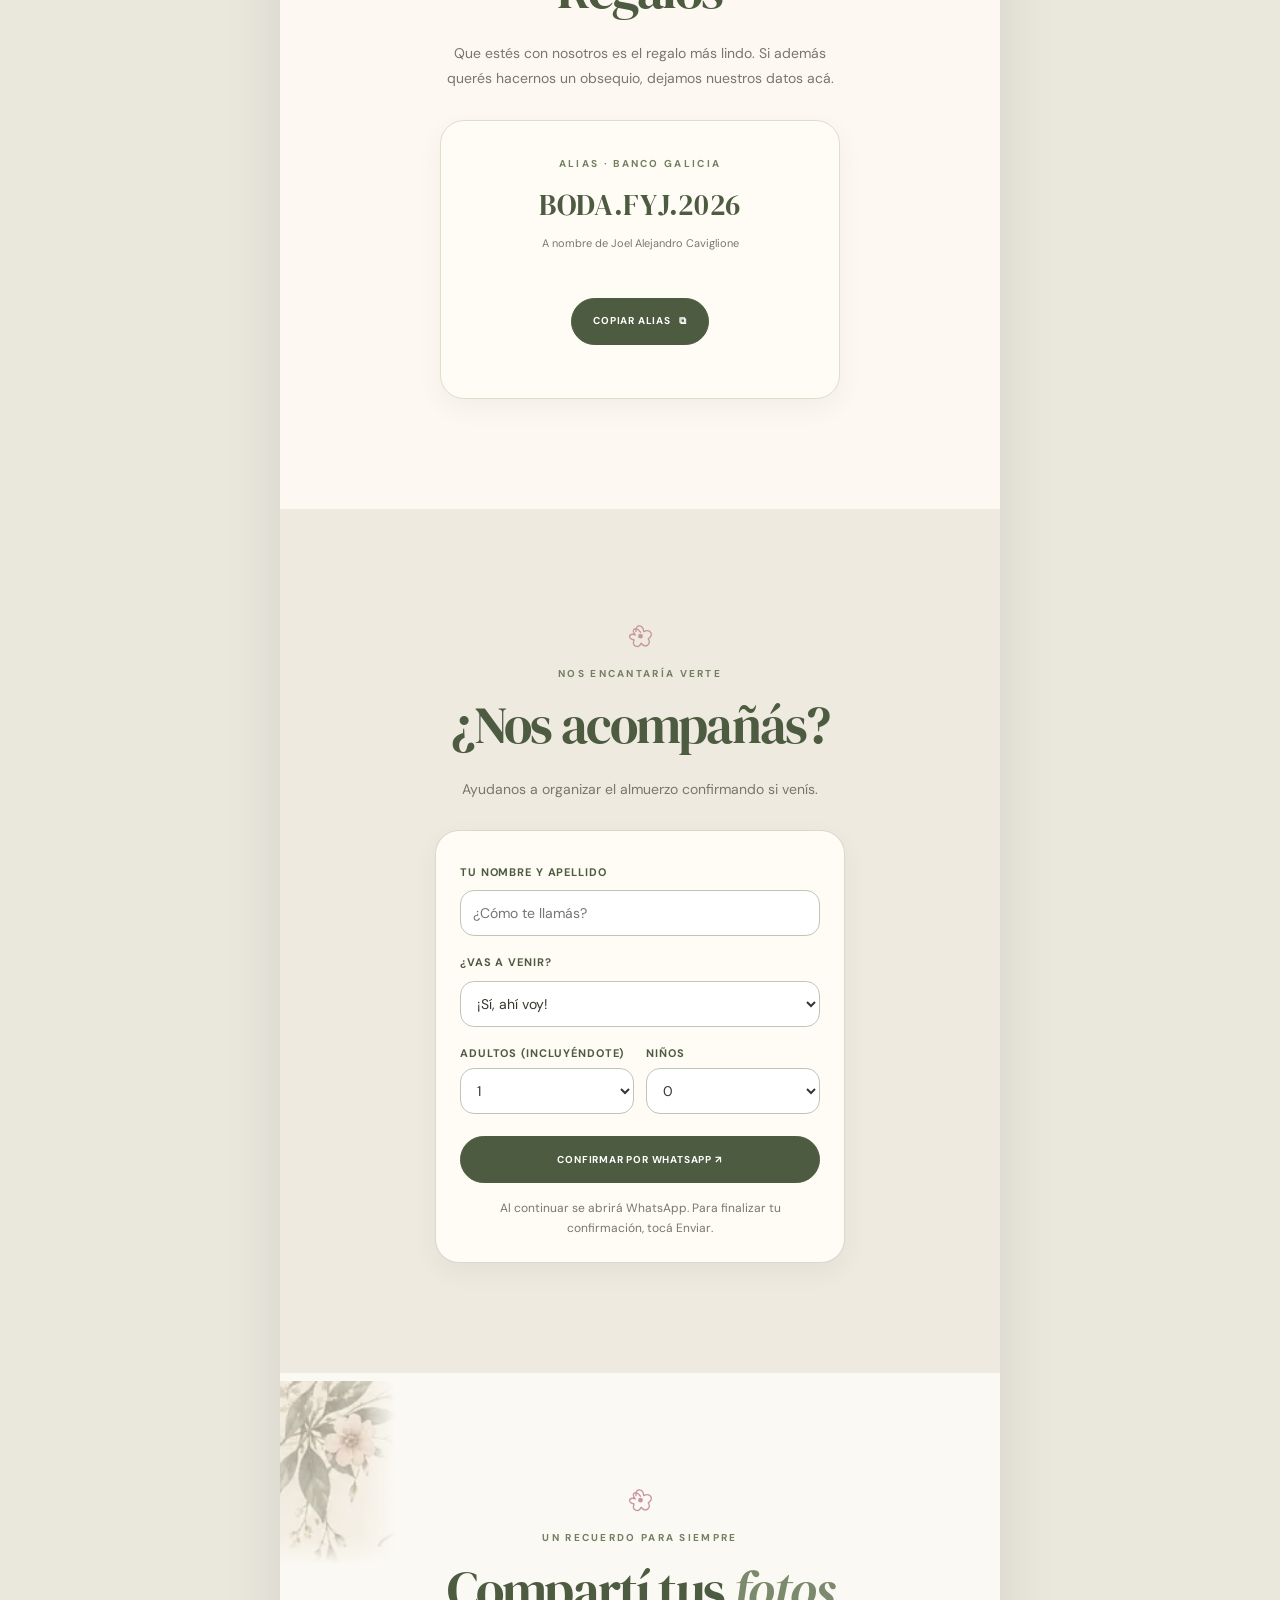
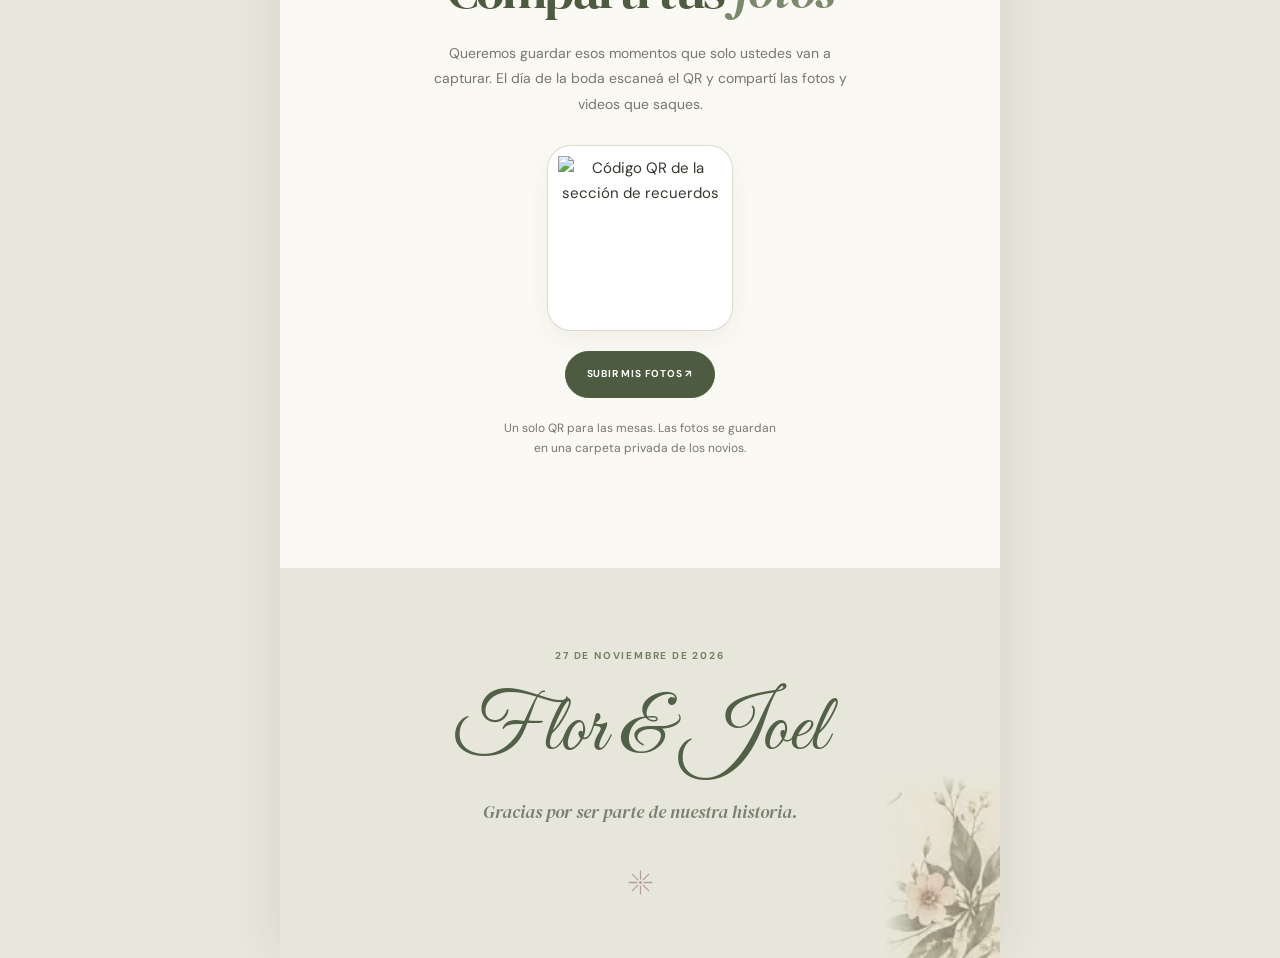
==== commit ce244ac2: "Bust cache for updated wedding dress code" ====
--- a/index.html
+++ b/index.html
@@ -21,6 +21,6 @@
 </head>
 <body>
 <main id="app" class="page"></main>
-<script type="module" src="./js/main.js?v=15"></script>
+<script type="module" src="./js/main.js?v=16"></script>
 </body>
 </html>
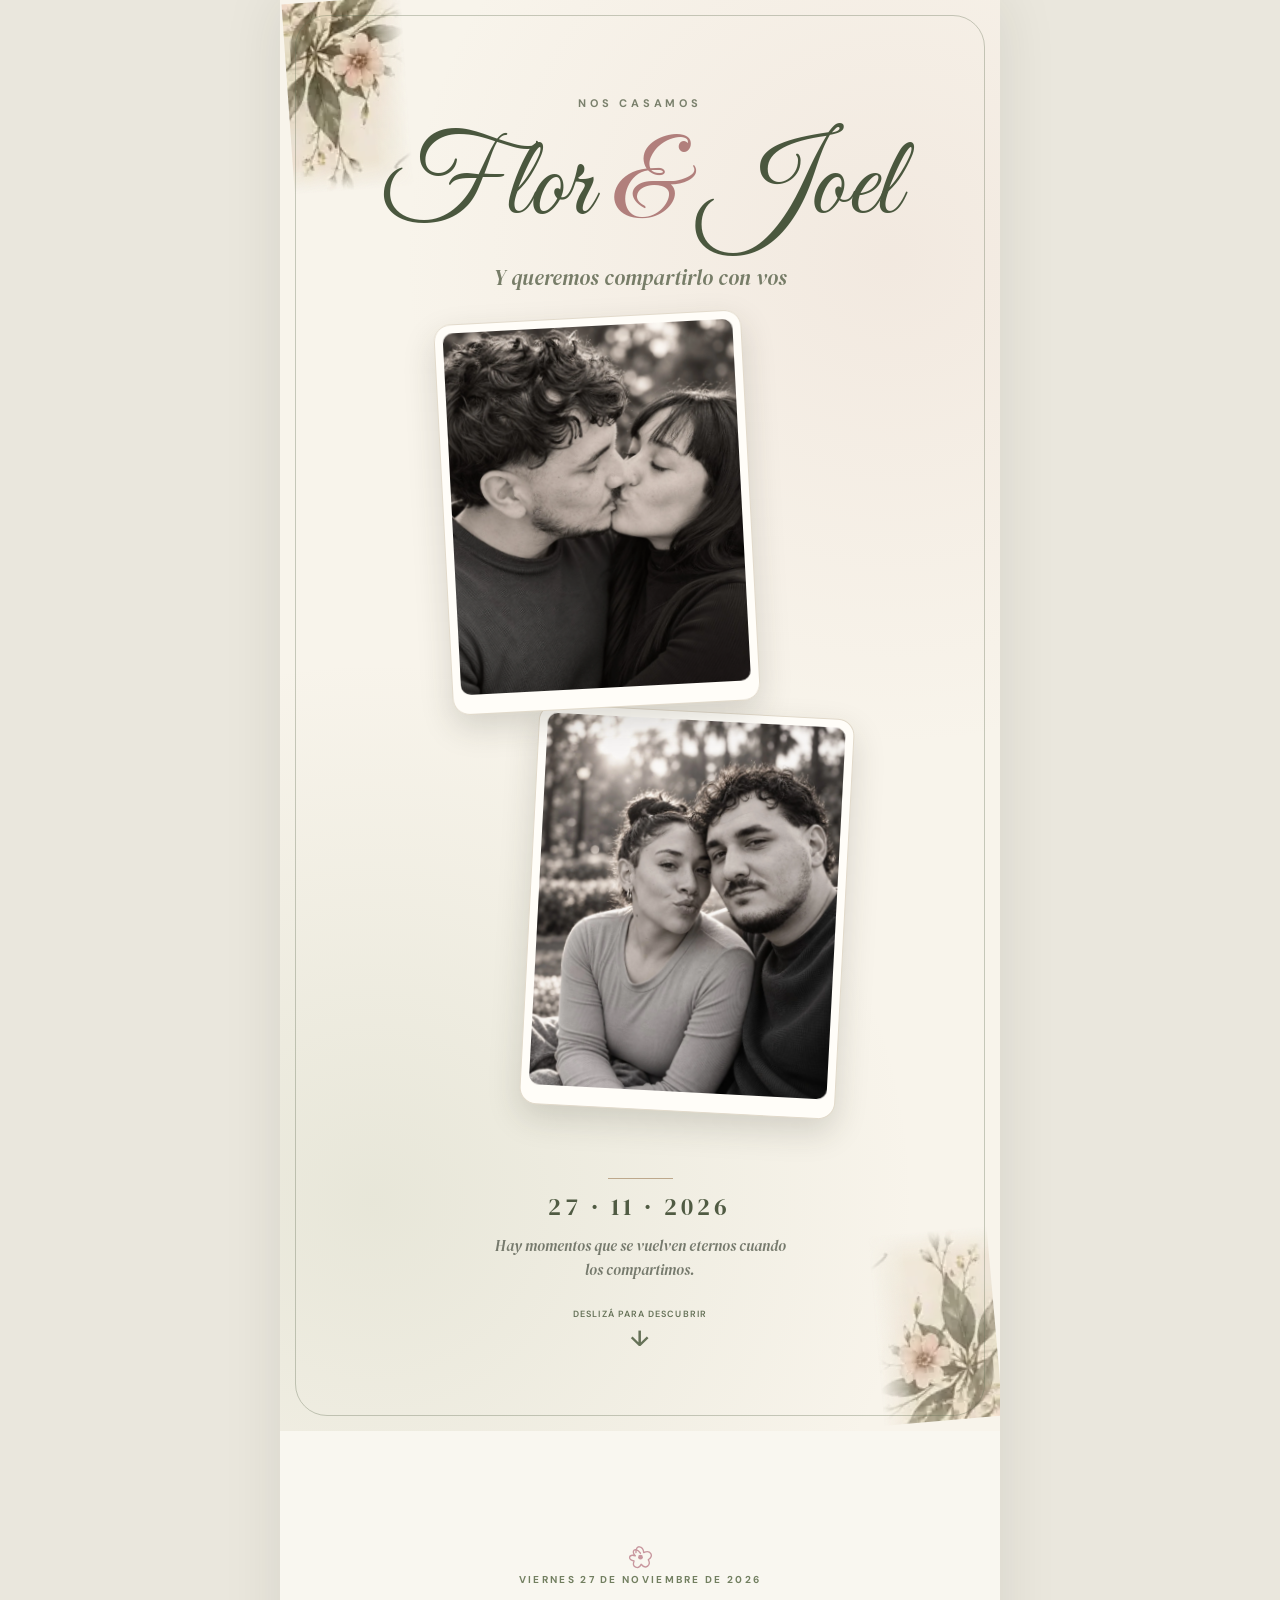
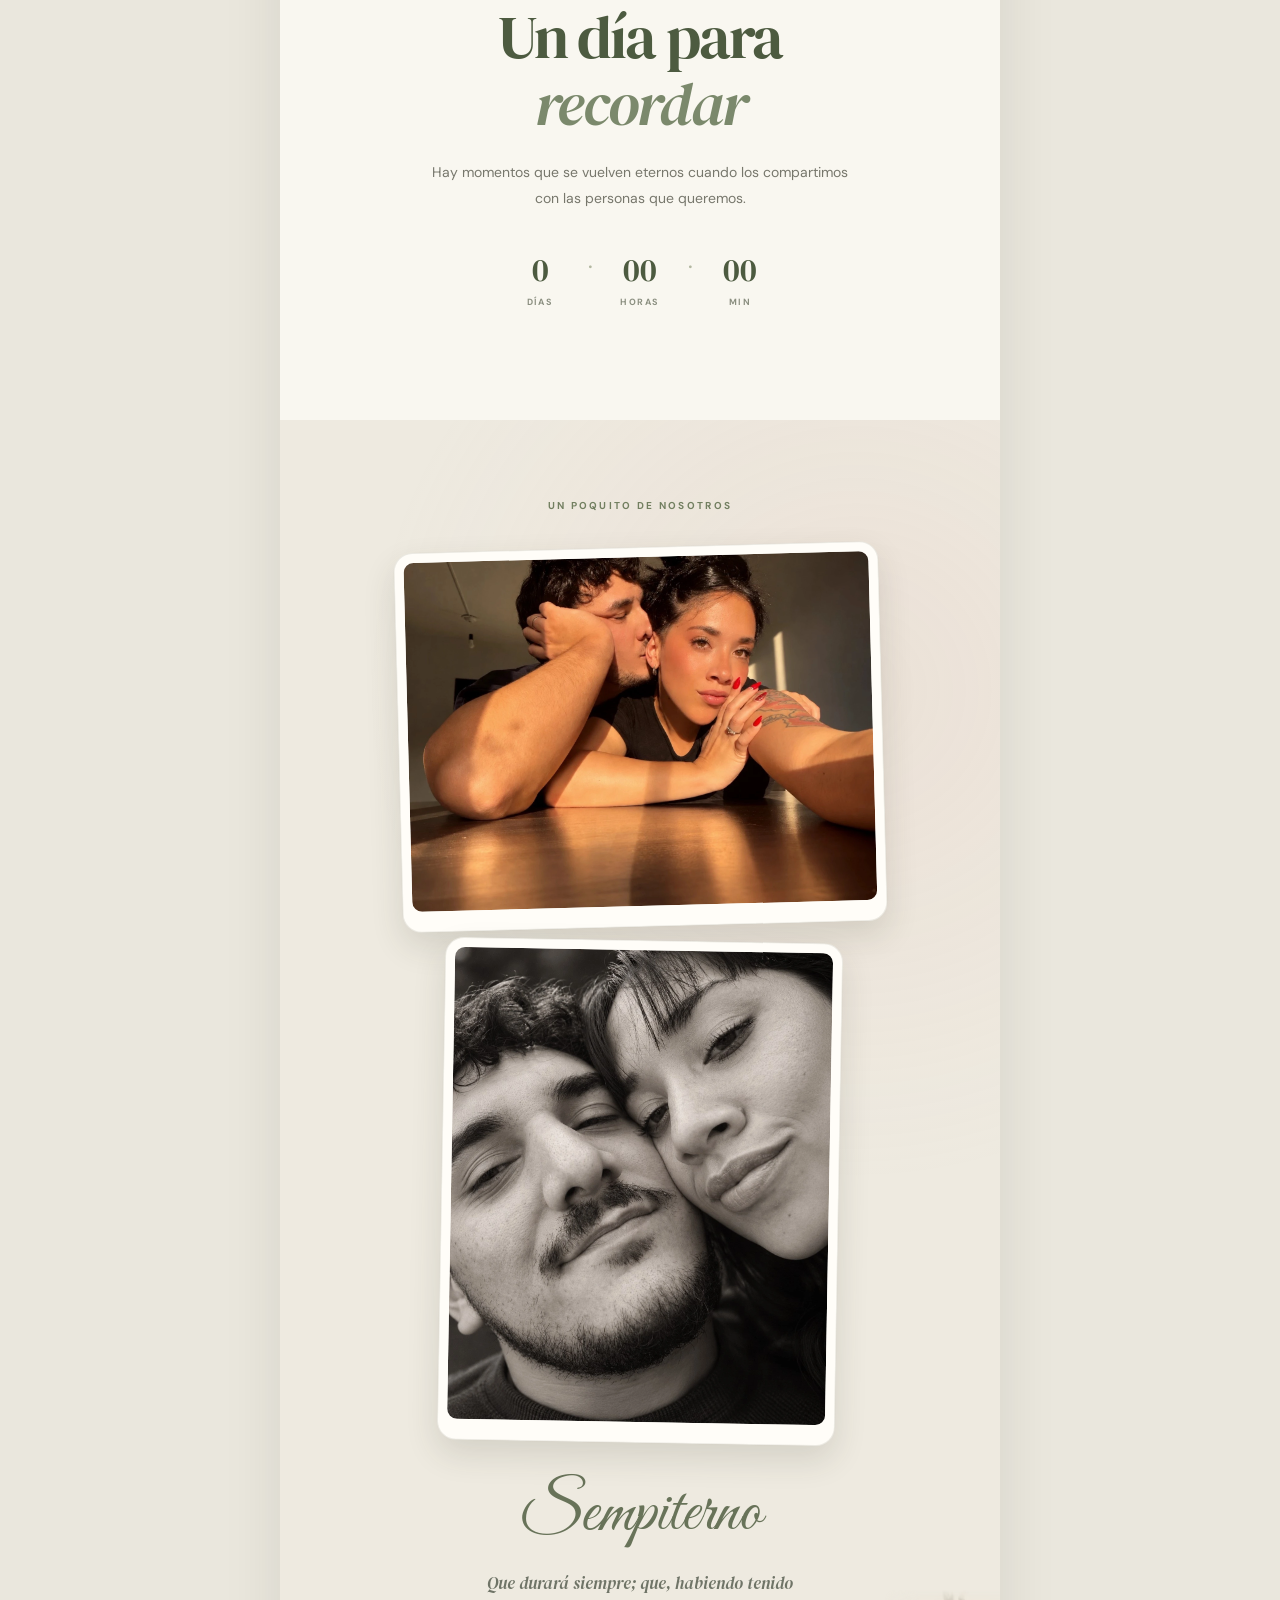
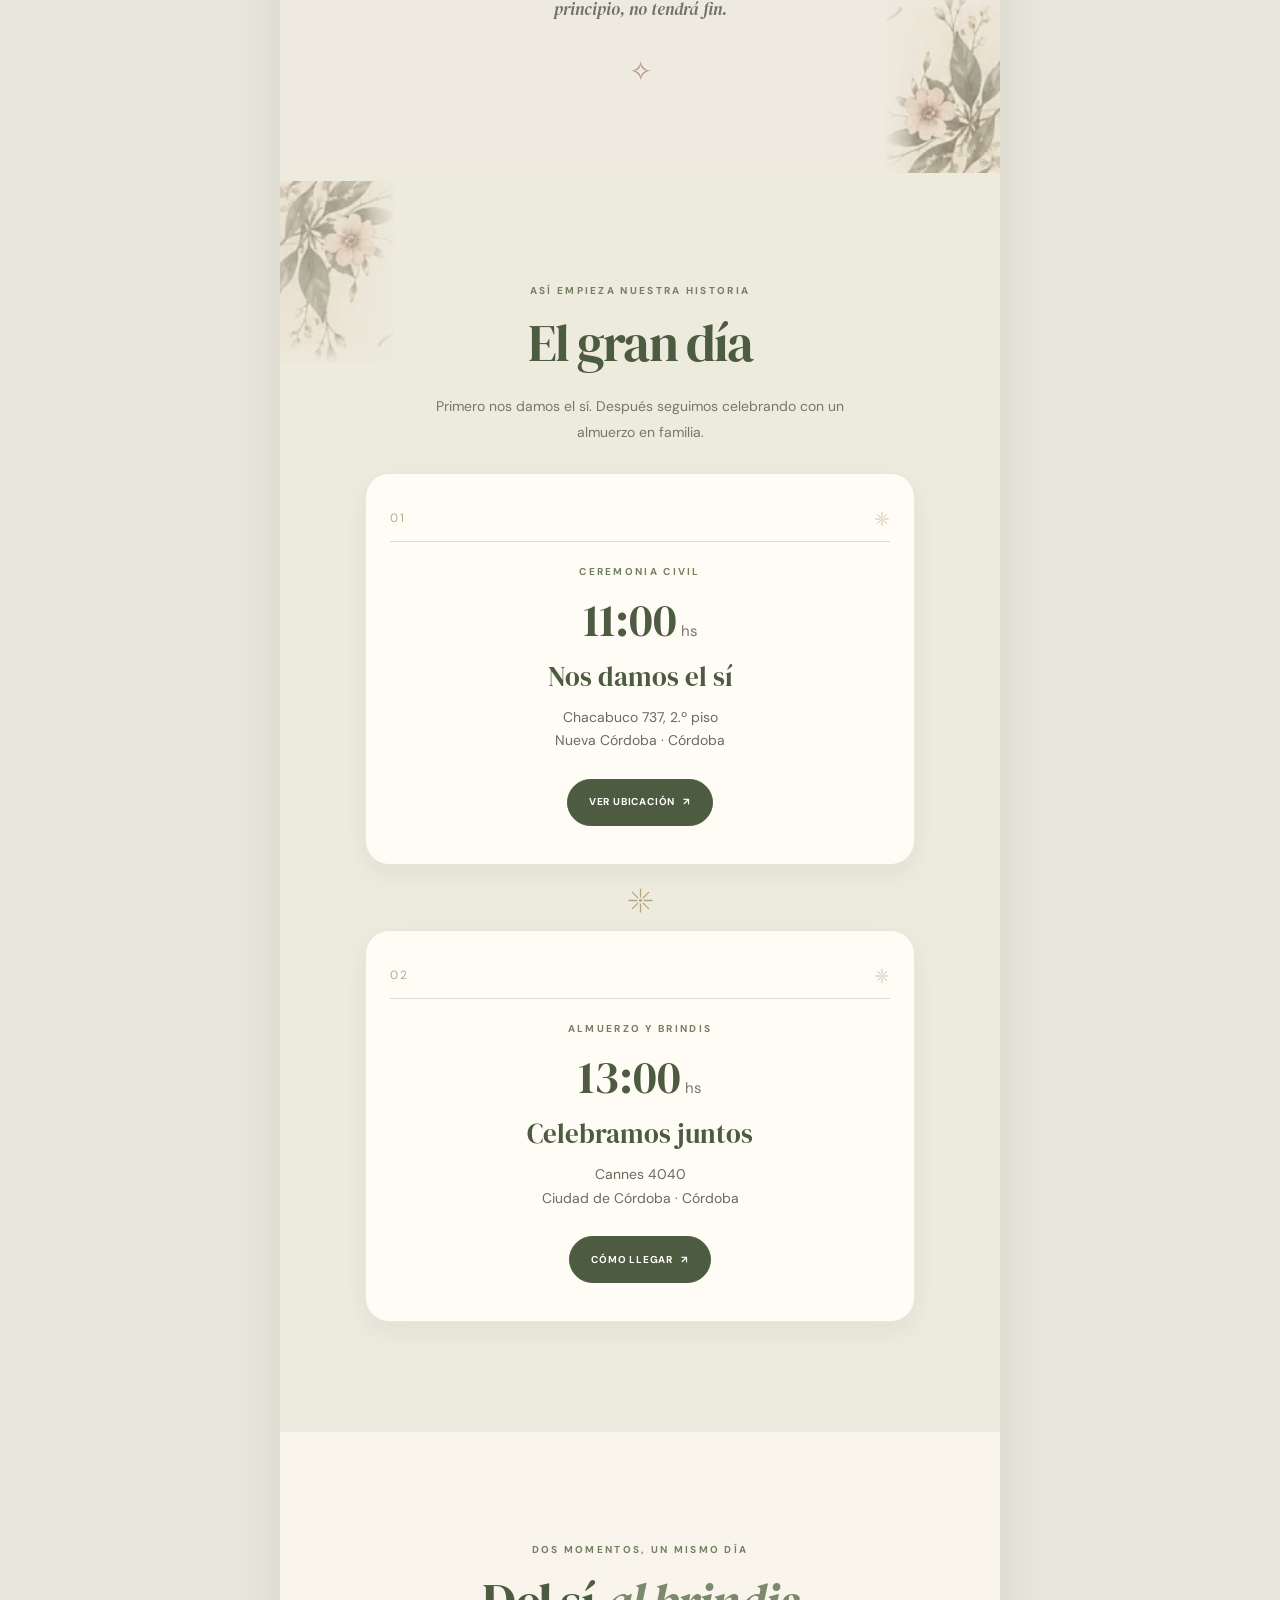
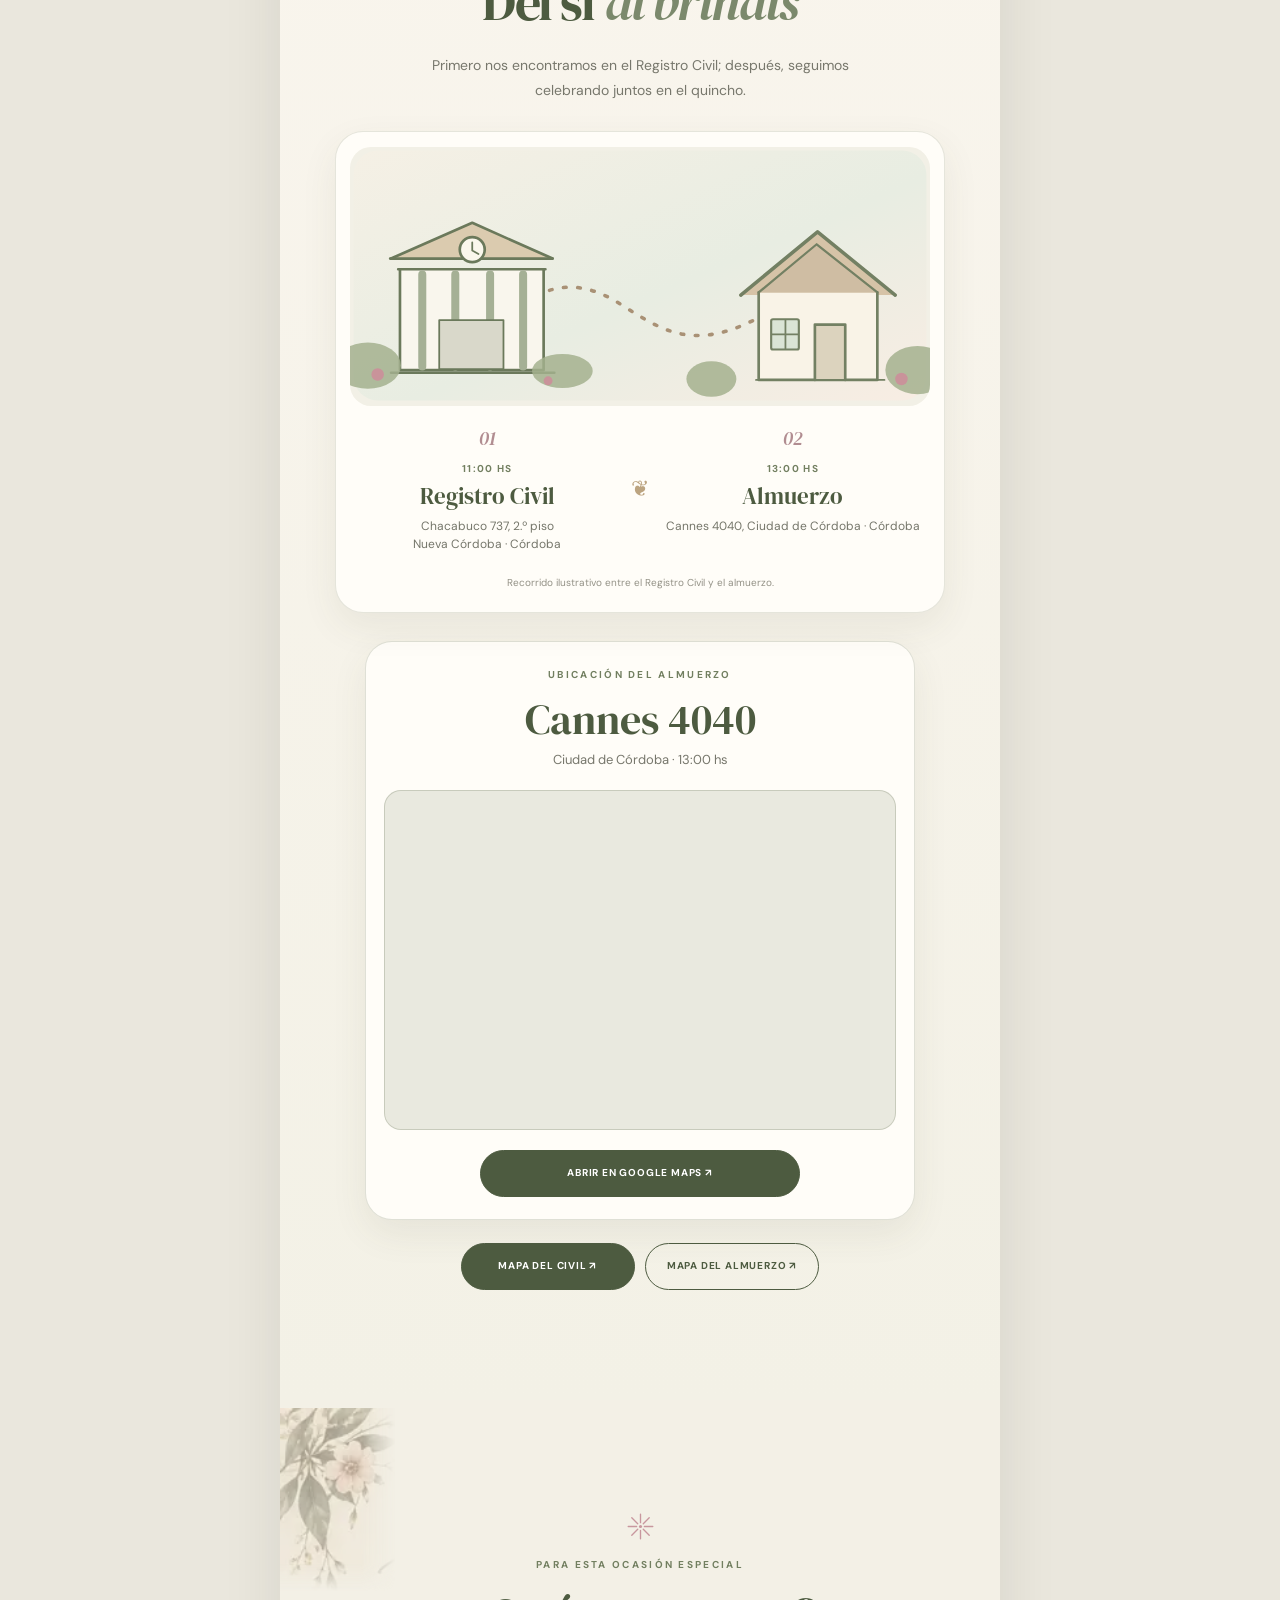
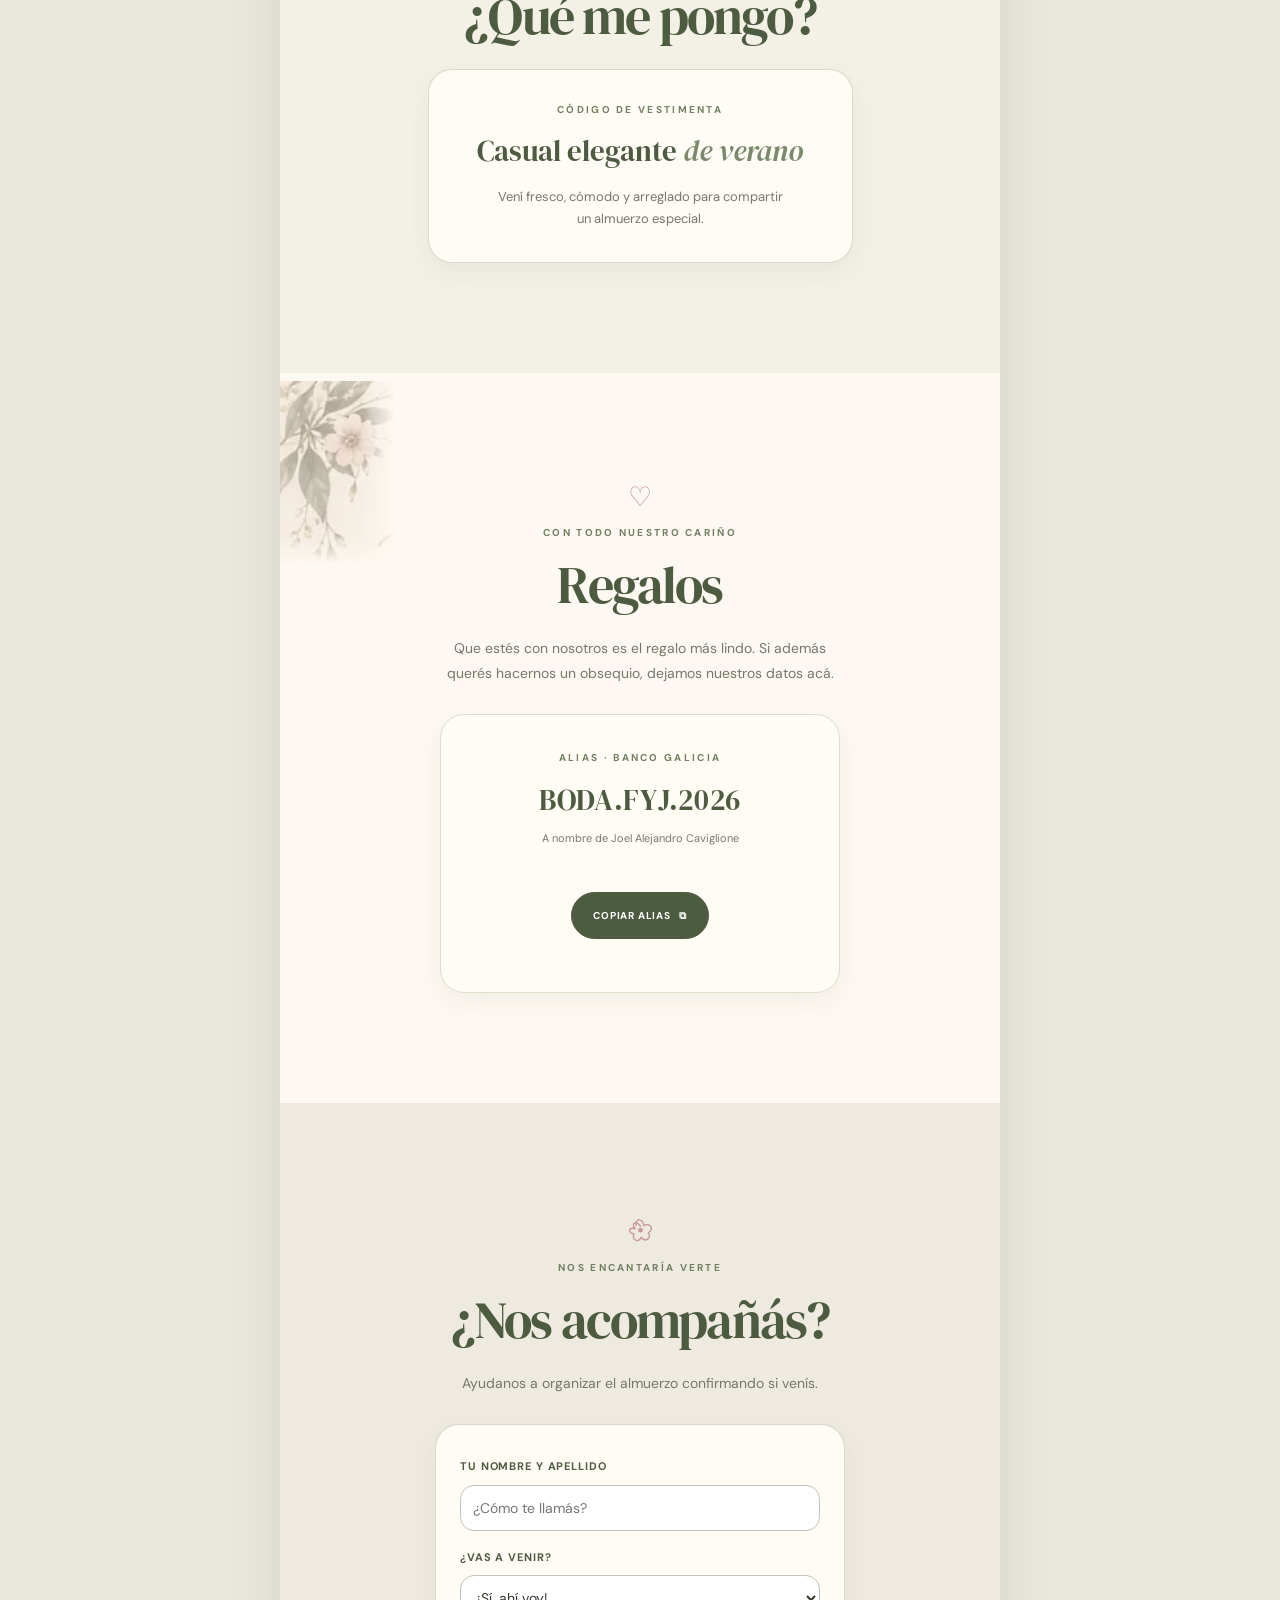
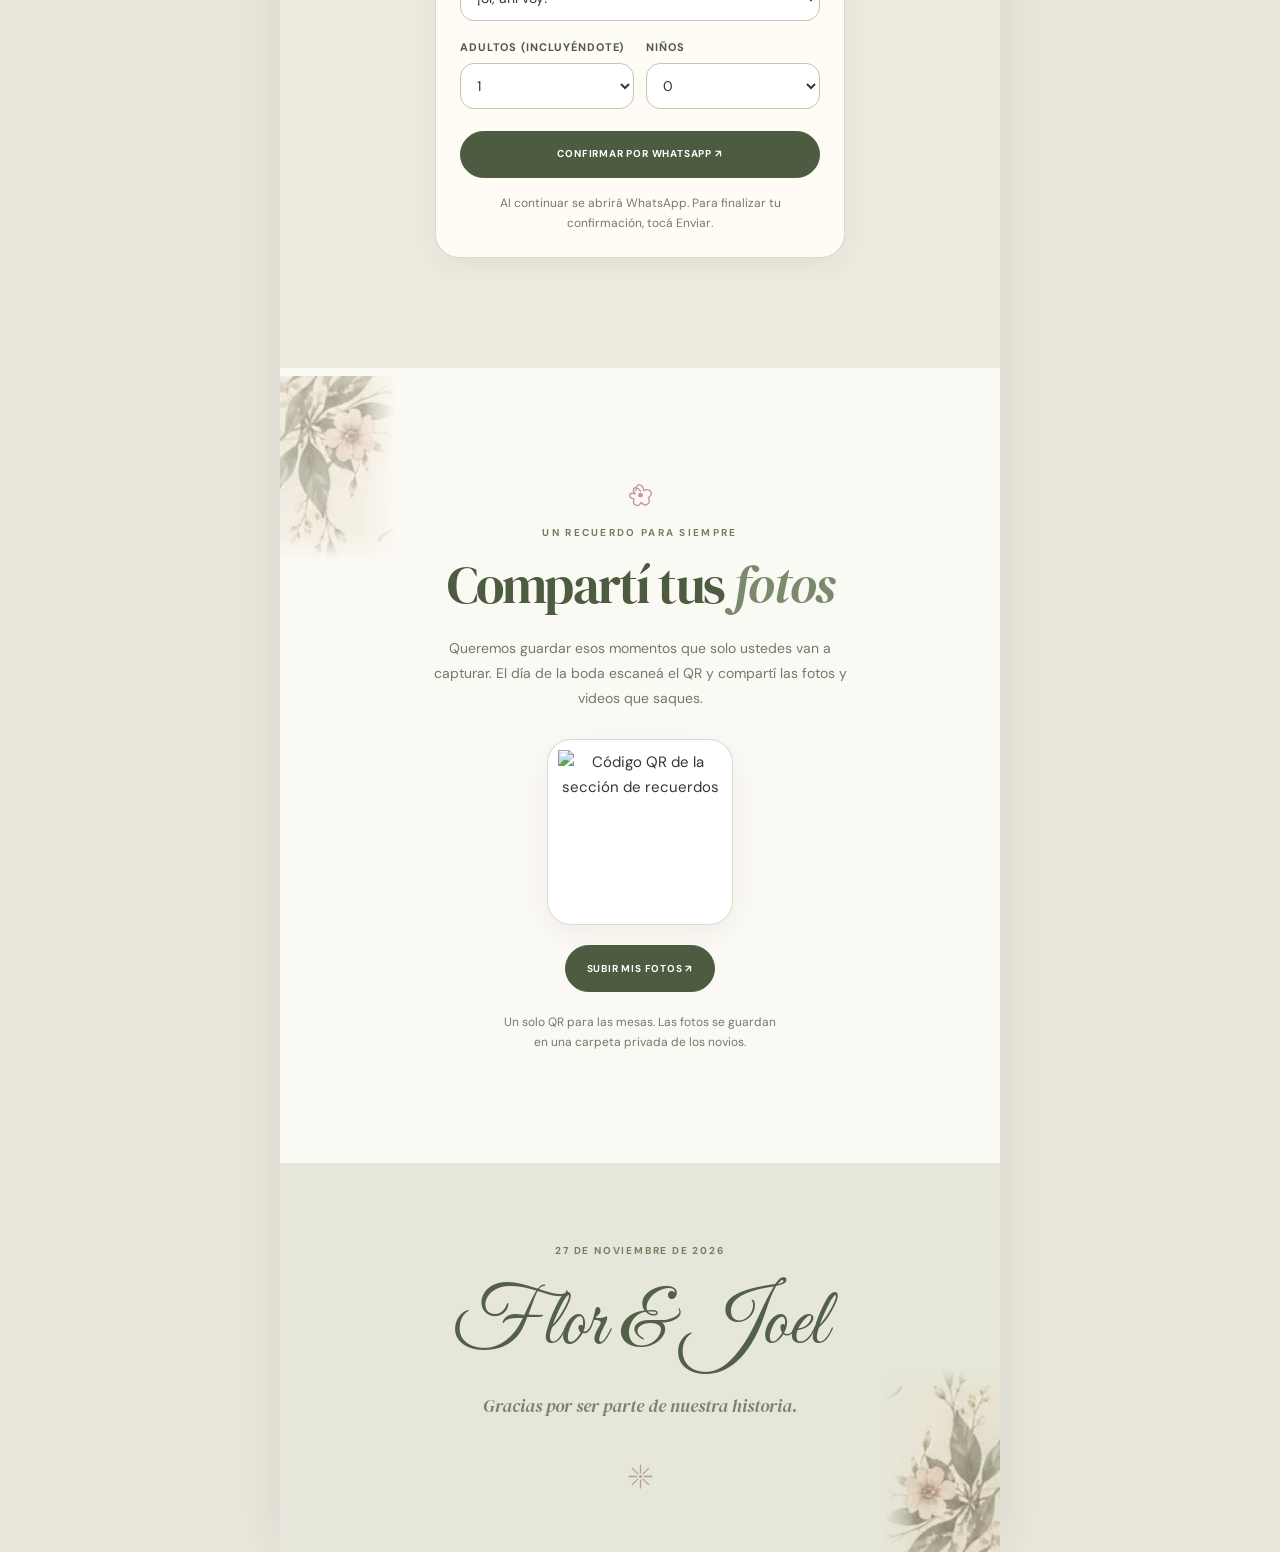
==== commit 2bd6876b: "Publicar direccion y mapa del almuerzo a las 13 hs" ====
--- a/index.html
+++ b/index.html
@@ -17,10 +17,10 @@
   <link rel="preconnect" href="https://fonts.googleapis.com">
   <link rel="preconnect" href="https://fonts.gstatic.com" crossorigin>
   <link href="https://fonts.googleapis.com/css2?family=DM+Sans:wght@400;500;600;700&family=DM+Serif+Display:ital@0;1&family=Great+Vibes&family=Allura&display=swap" rel="stylesheet">
-  <link rel="stylesheet" href="./assets/styles.css?v=15">
+  <link rel="stylesheet" href="./assets/styles.css?v=18">
 </head>
 <body>
 <main id="app" class="page"></main>
-<script type="module" src="./js/main.js?v=16"></script>
+<script type="module" src="./js/main.js?v=18"></script>
 </body>
 </html>
--- a/assets/styles.css
+++ b/assets/styles.css
@@ -324,3 +324,12 @@
 .event-count .deco-svg{width:16px;height:16px;}
 /* Sempiterno's lower B/N portrait is centered; no negative overlap margin. */
 .photo-story .story-duo-mono{align-self:center;margin-left:auto;margin-right:auto;max-width:100%;}
+
+/* Mapa real del almuerzo: invitacion 27/11/2026 */
+.venue-map-card{margin:28px auto 23px;padding:25px 18px 22px;max-width:550px;background:#fffdf8;border:1px solid rgba(112,117,91,.22);border-radius:27px;box-shadow:0 14px 36px rgba(75,75,54,.08);text-align:center}
+.venue-map-card h3{font:400 clamp(30px,8vw,42px)/1.2 "DM Serif Display",Georgia,serif;color:var(--olive);margin:10px 0 5px}
+.venue-map-card p{font-size:13px;color:var(--muted);margin:0 0 19px}
+.venue-map-frame{position:relative;width:100%;height:340px;overflow:hidden;border-radius:17px;background:#e9e9df;border:1px solid var(--line)}
+.venue-map-frame iframe{display:block;width:100%;height:100%;border:0}
+.venue-map-button{margin-top:20px;width:100%;max-width:320px}
+@media(max-width:400px){.venue-map-card{padding:20px 12px}.venue-map-frame{height:290px}}
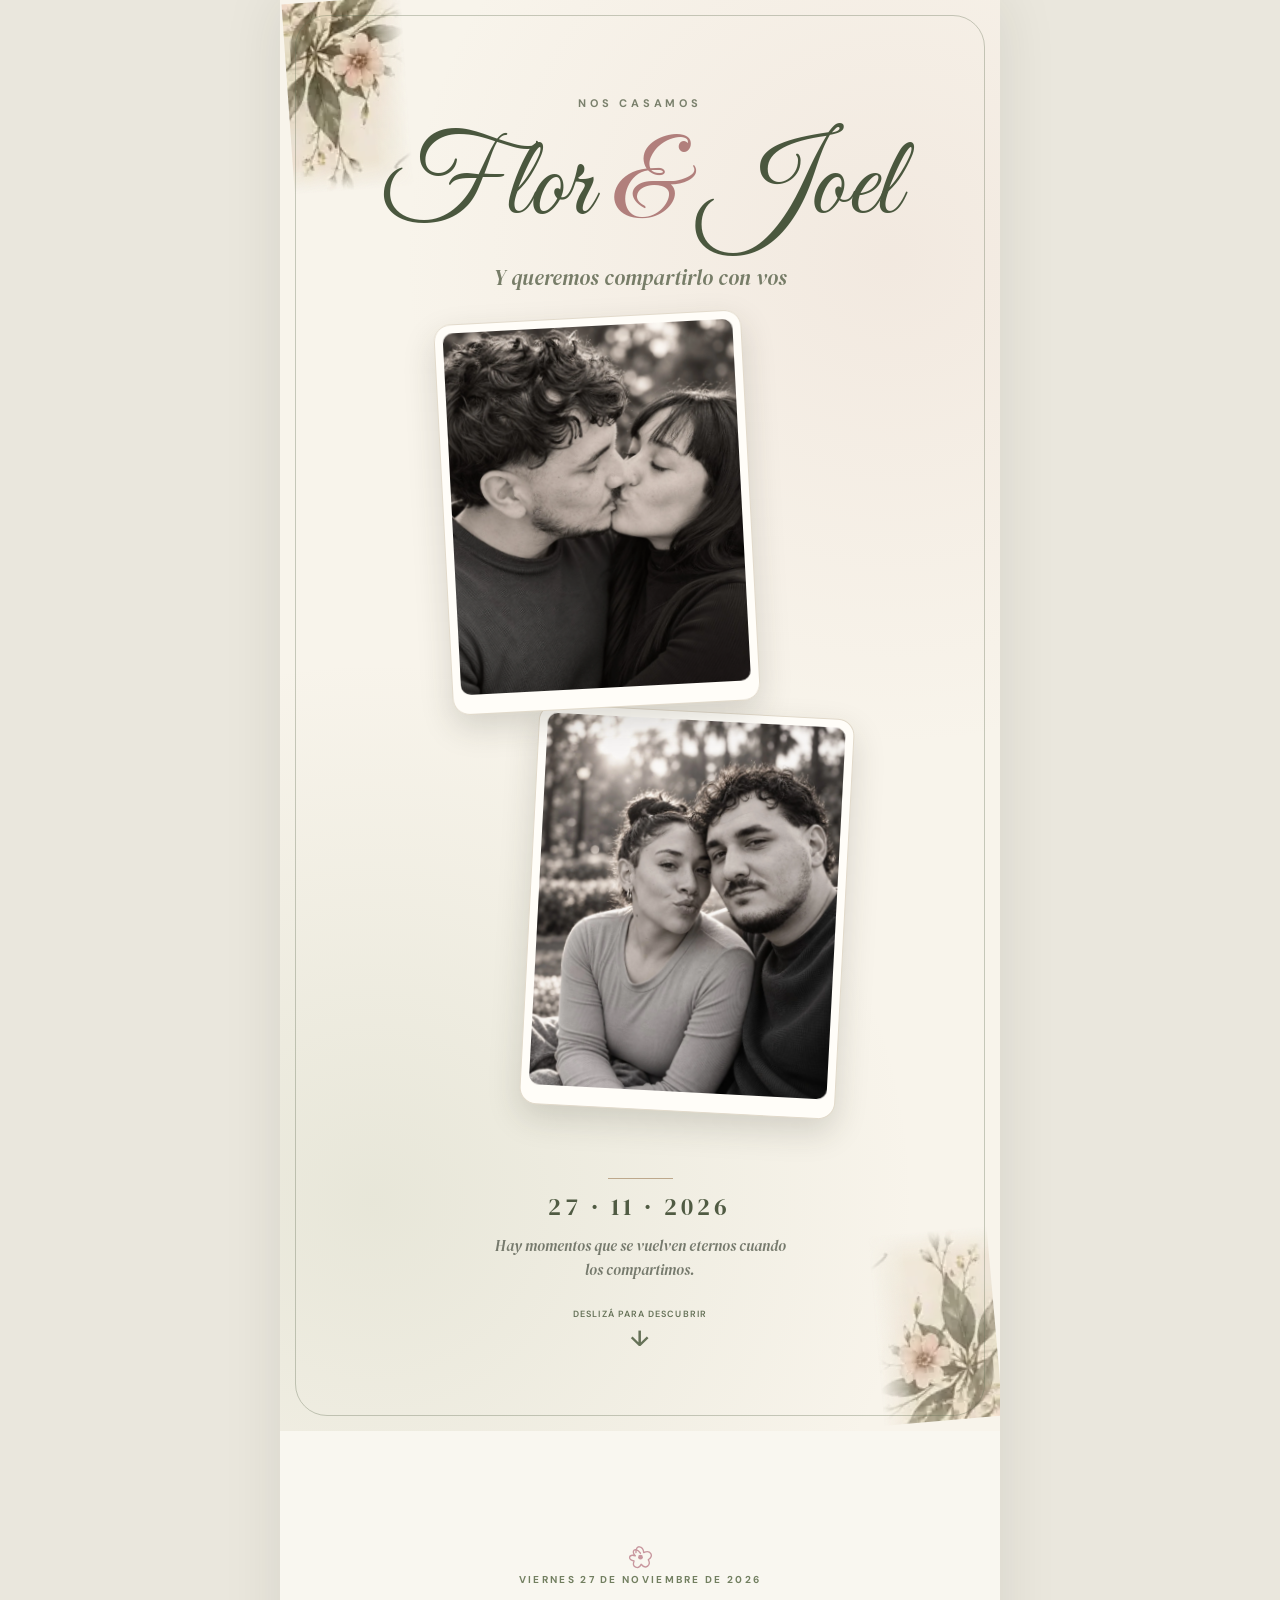
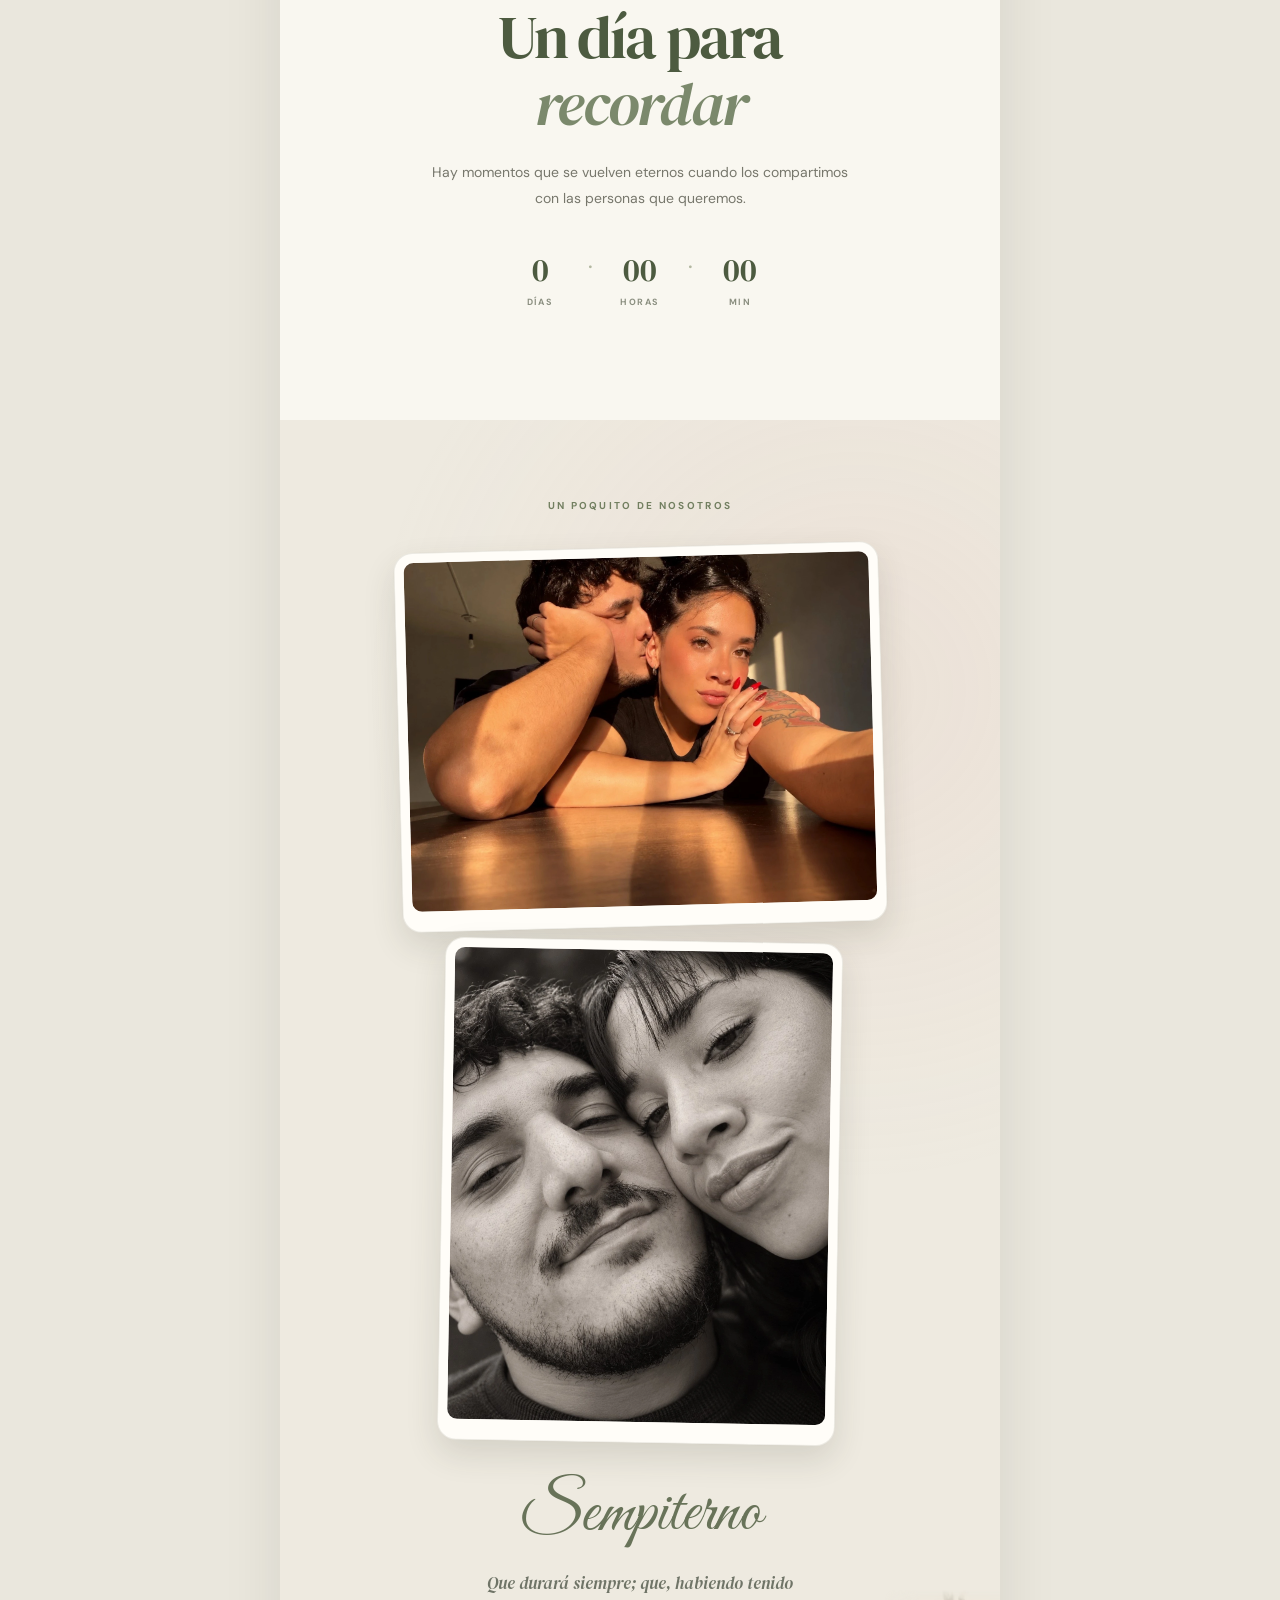
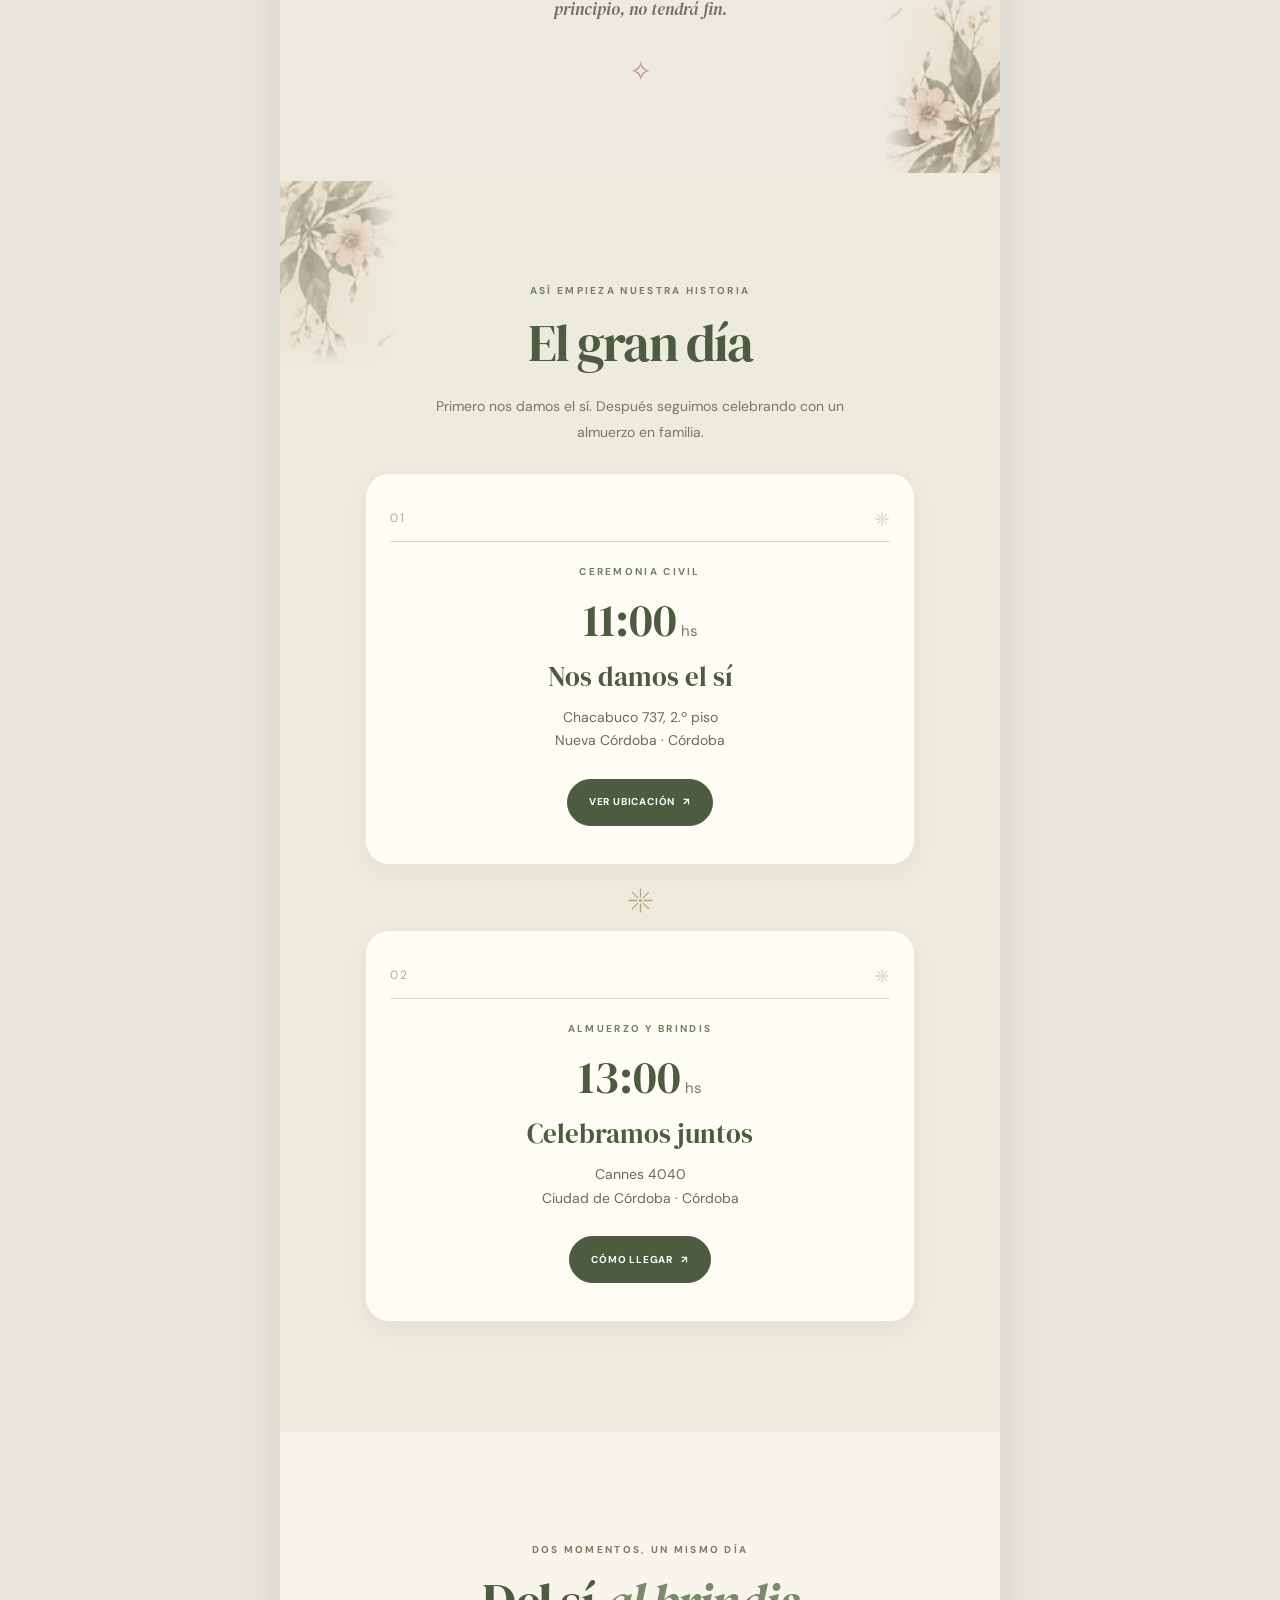
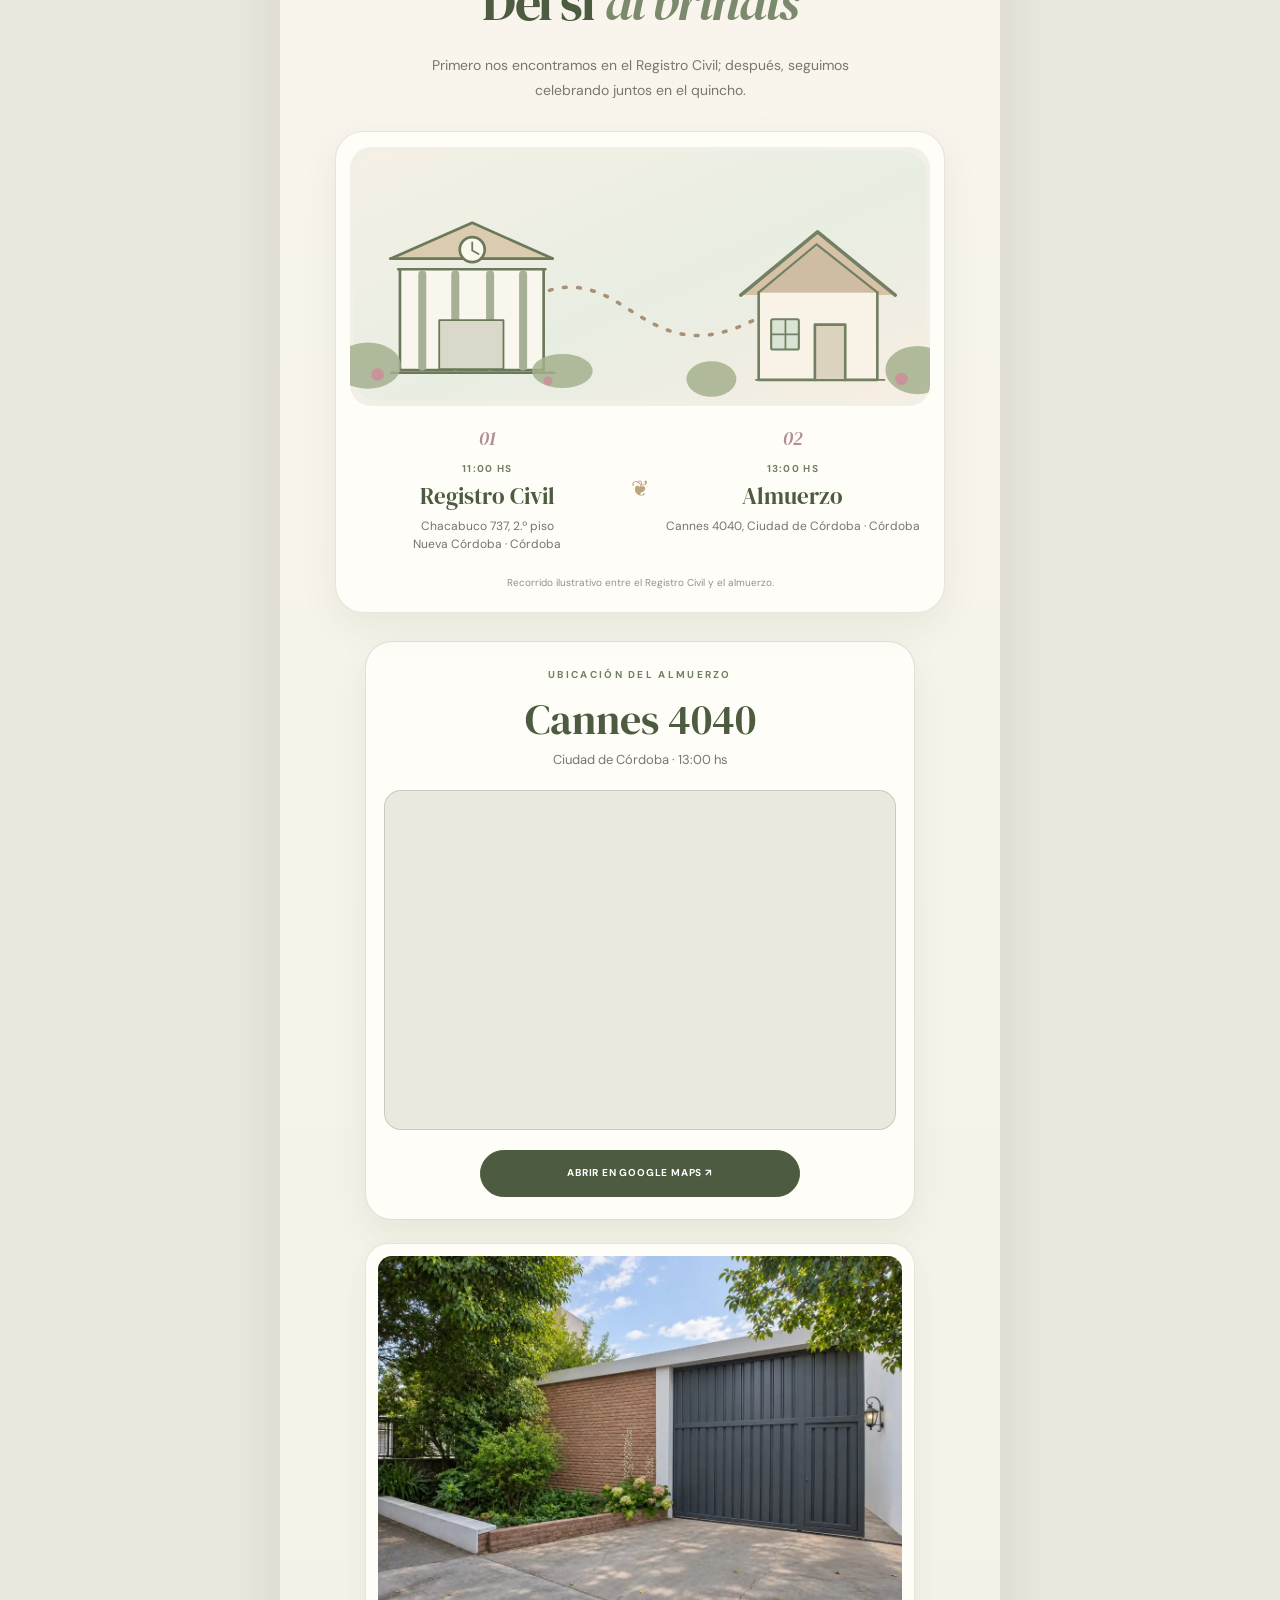
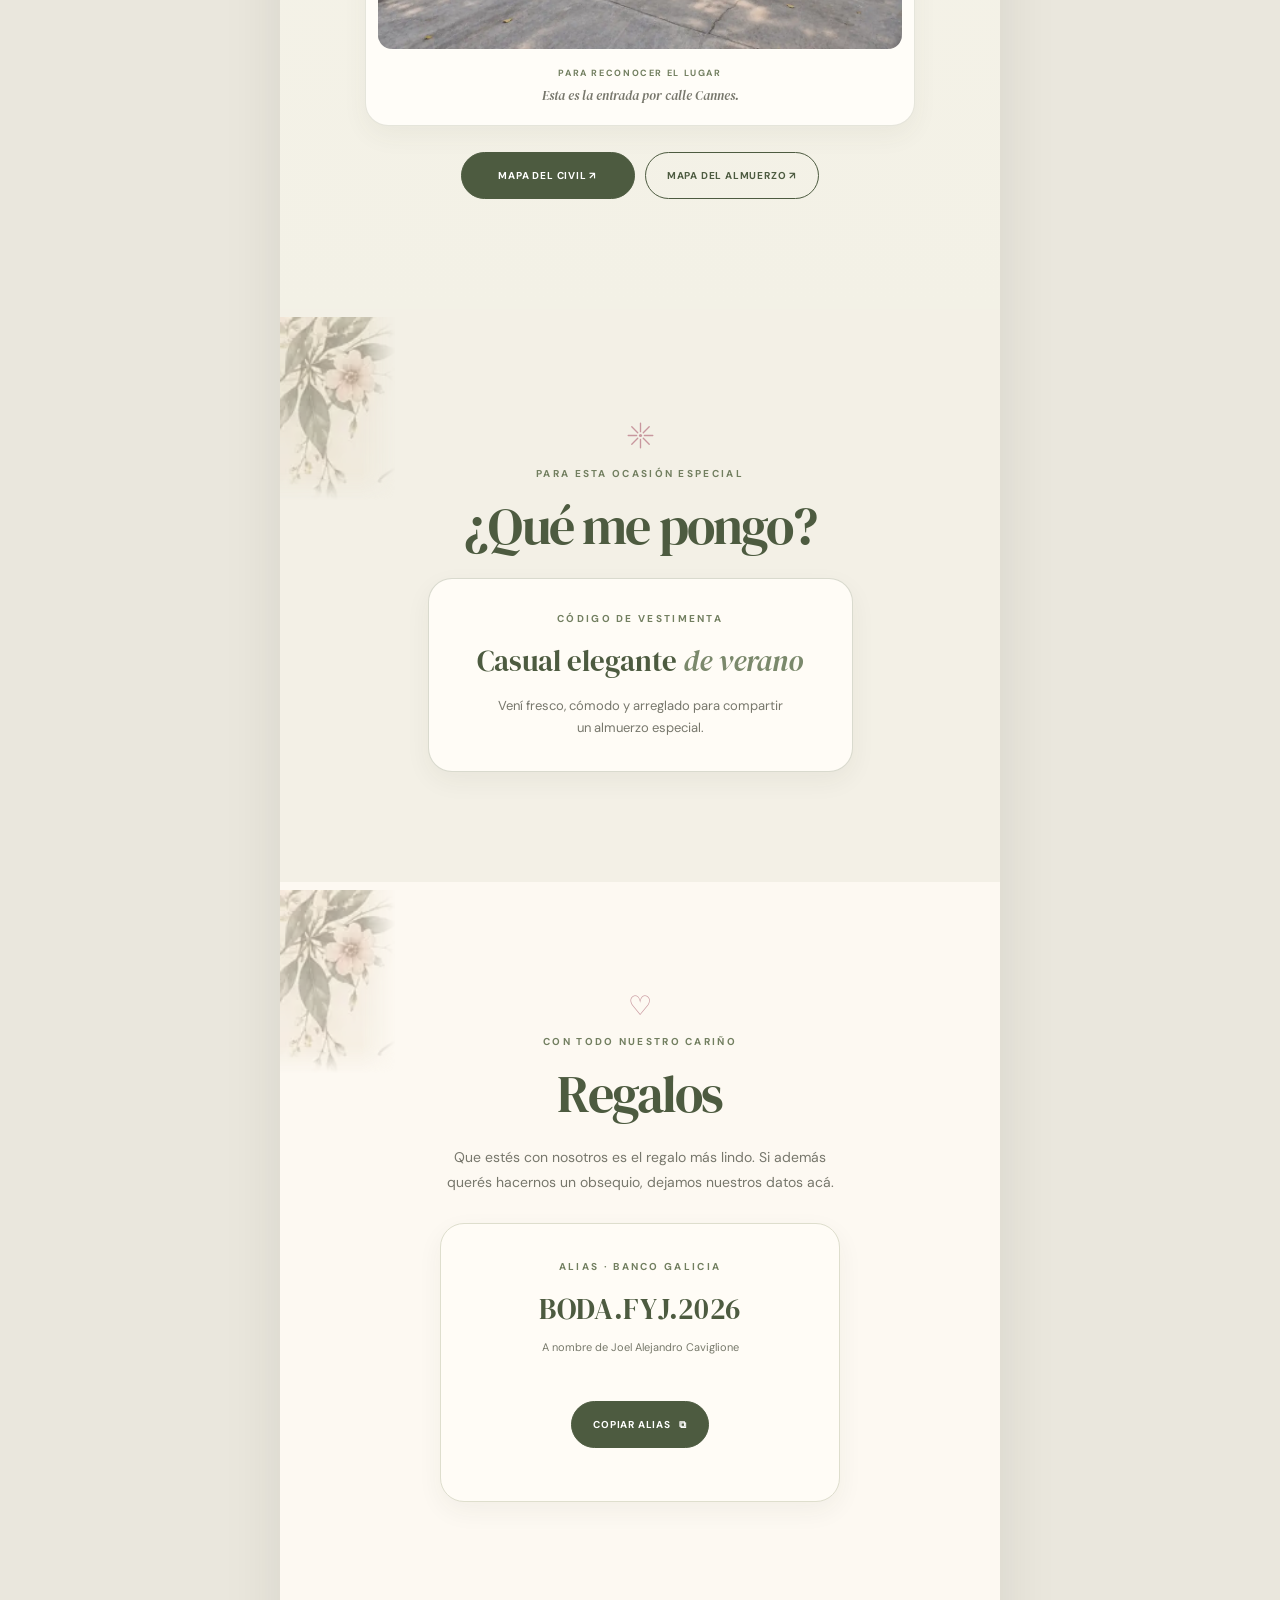
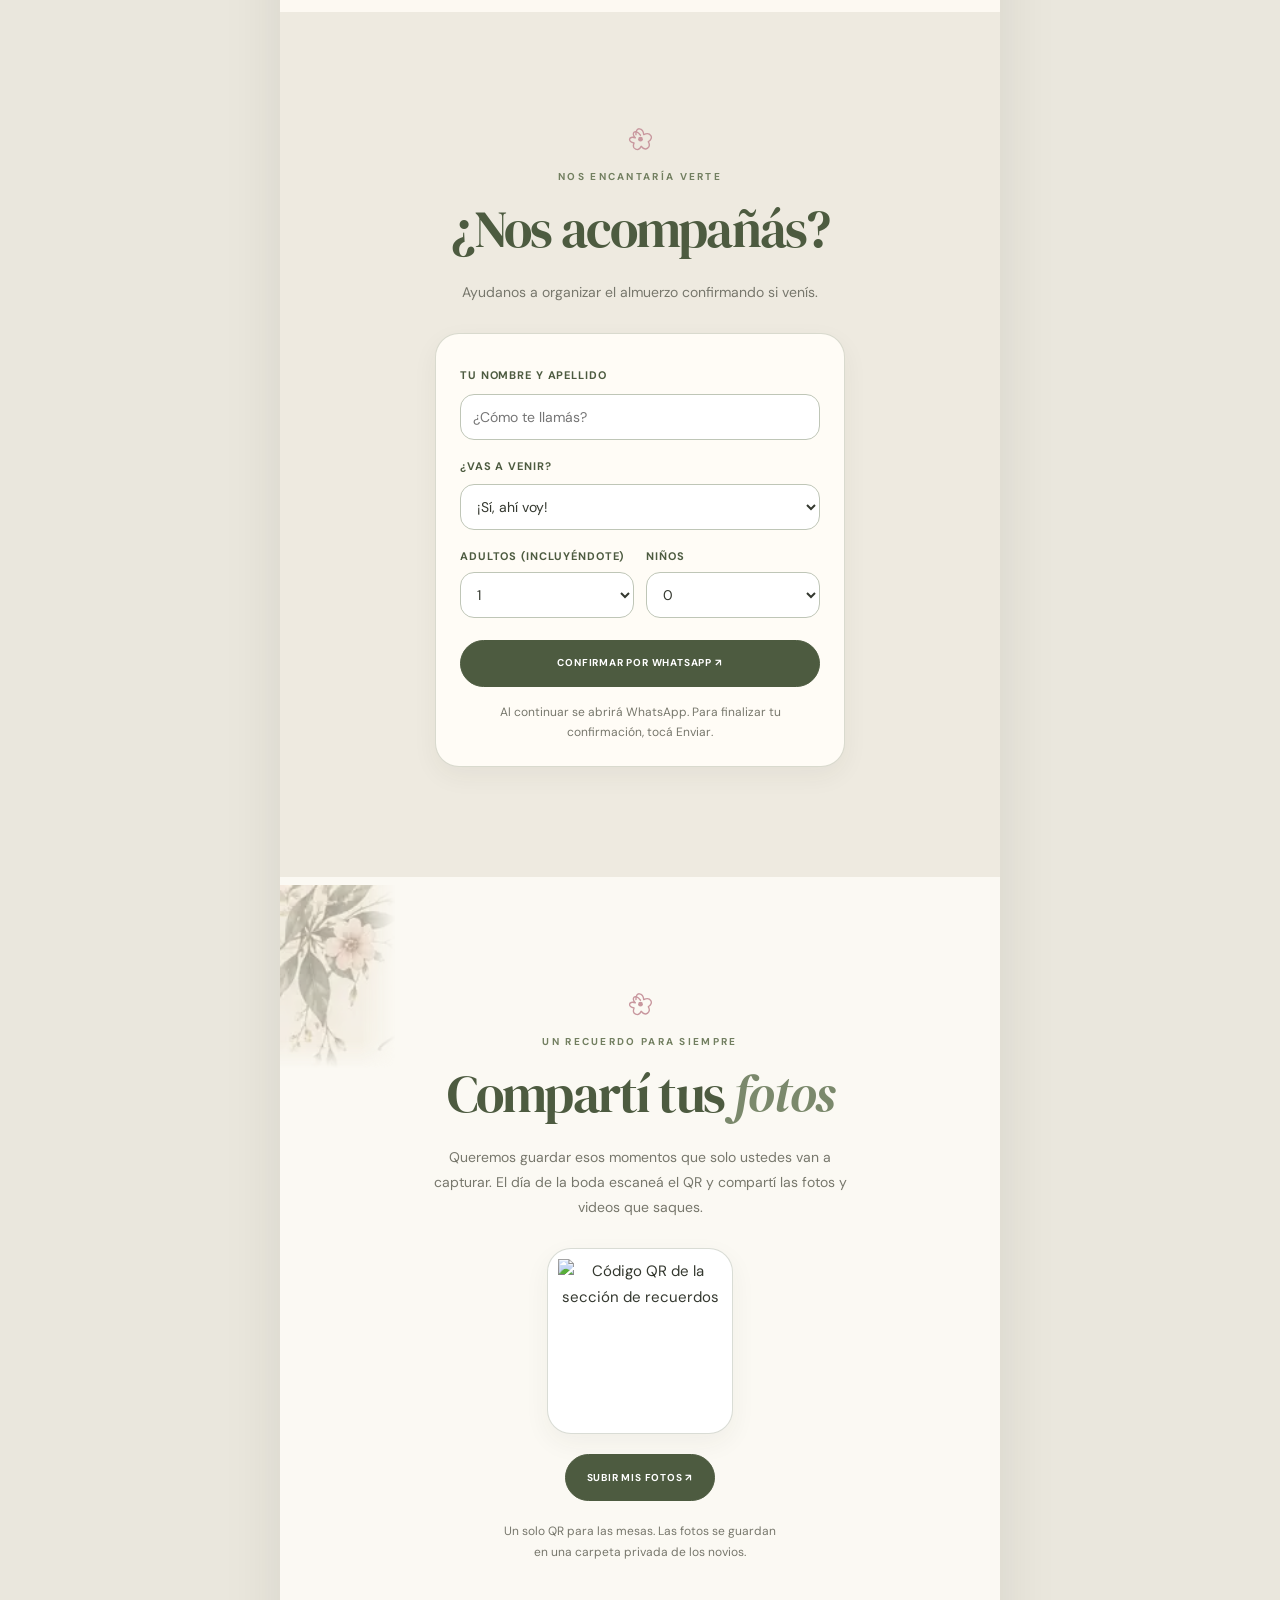
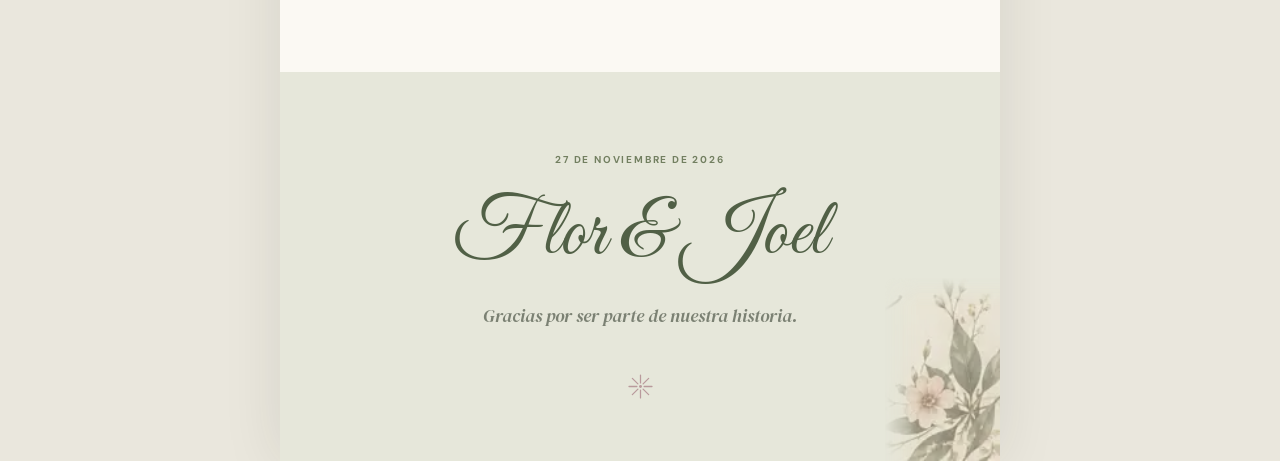
==== commit 65e2fb04: "Mostrar foto de ingreso a Cannes 4040 debajo del mapa de la boda" ====
--- a/index.html
+++ b/index.html
@@ -17,10 +17,10 @@
   <link rel="preconnect" href="https://fonts.googleapis.com">
   <link rel="preconnect" href="https://fonts.gstatic.com" crossorigin>
   <link href="https://fonts.googleapis.com/css2?family=DM+Sans:wght@400;500;600;700&family=DM+Serif+Display:ital@0;1&family=Great+Vibes&family=Allura&display=swap" rel="stylesheet">
-  <link rel="stylesheet" href="./assets/styles.css?v=18">
+  <link rel="stylesheet" href="./assets/styles.css?v=19">
 </head>
 <body>
 <main id="app" class="page"></main>
-<script type="module" src="./js/main.js?v=18"></script>
+<script type="module" src="./js/main.js?v=19"></script>
 </body>
 </html>
--- a/assets/styles.css
+++ b/assets/styles.css
@@ -333,3 +333,10 @@
 .venue-map-frame iframe{display:block;width:100%;height:100%;border:0}
 .venue-map-button{margin-top:20px;width:100%;max-width:320px}
 @media(max-width:400px){.venue-map-card{padding:20px 12px}.venue-map-frame{height:290px}}
+
+/* Fachada de ingreso: una referencia discreta debajo del mapa. */
+.venue-entry{max-width:550px;margin:16px auto 26px;padding:12px 12px 18px;background:#fffdf8;border:1px solid rgba(112,117,91,.18);border-radius:23px;box-shadow:0 10px 26px rgba(75,75,54,.055);overflow:hidden}
+.venue-entry img{display:block;width:100%;height:auto;aspect-ratio:4 / 3;object-fit:cover;border-radius:14px}
+.venue-entry figcaption{display:grid;gap:6px;padding:17px 6px 0;color:var(--muted);font:italic 13px/1.6 "DM Serif Display",serif}
+.venue-entry figcaption .eyebrow{font-style:normal;font-family:"DM Sans",sans-serif;font-size:9px;letter-spacing:.18em}
+@media(max-width:400px){.venue-entry{padding:9px 9px 17px;border-radius:19px}}
